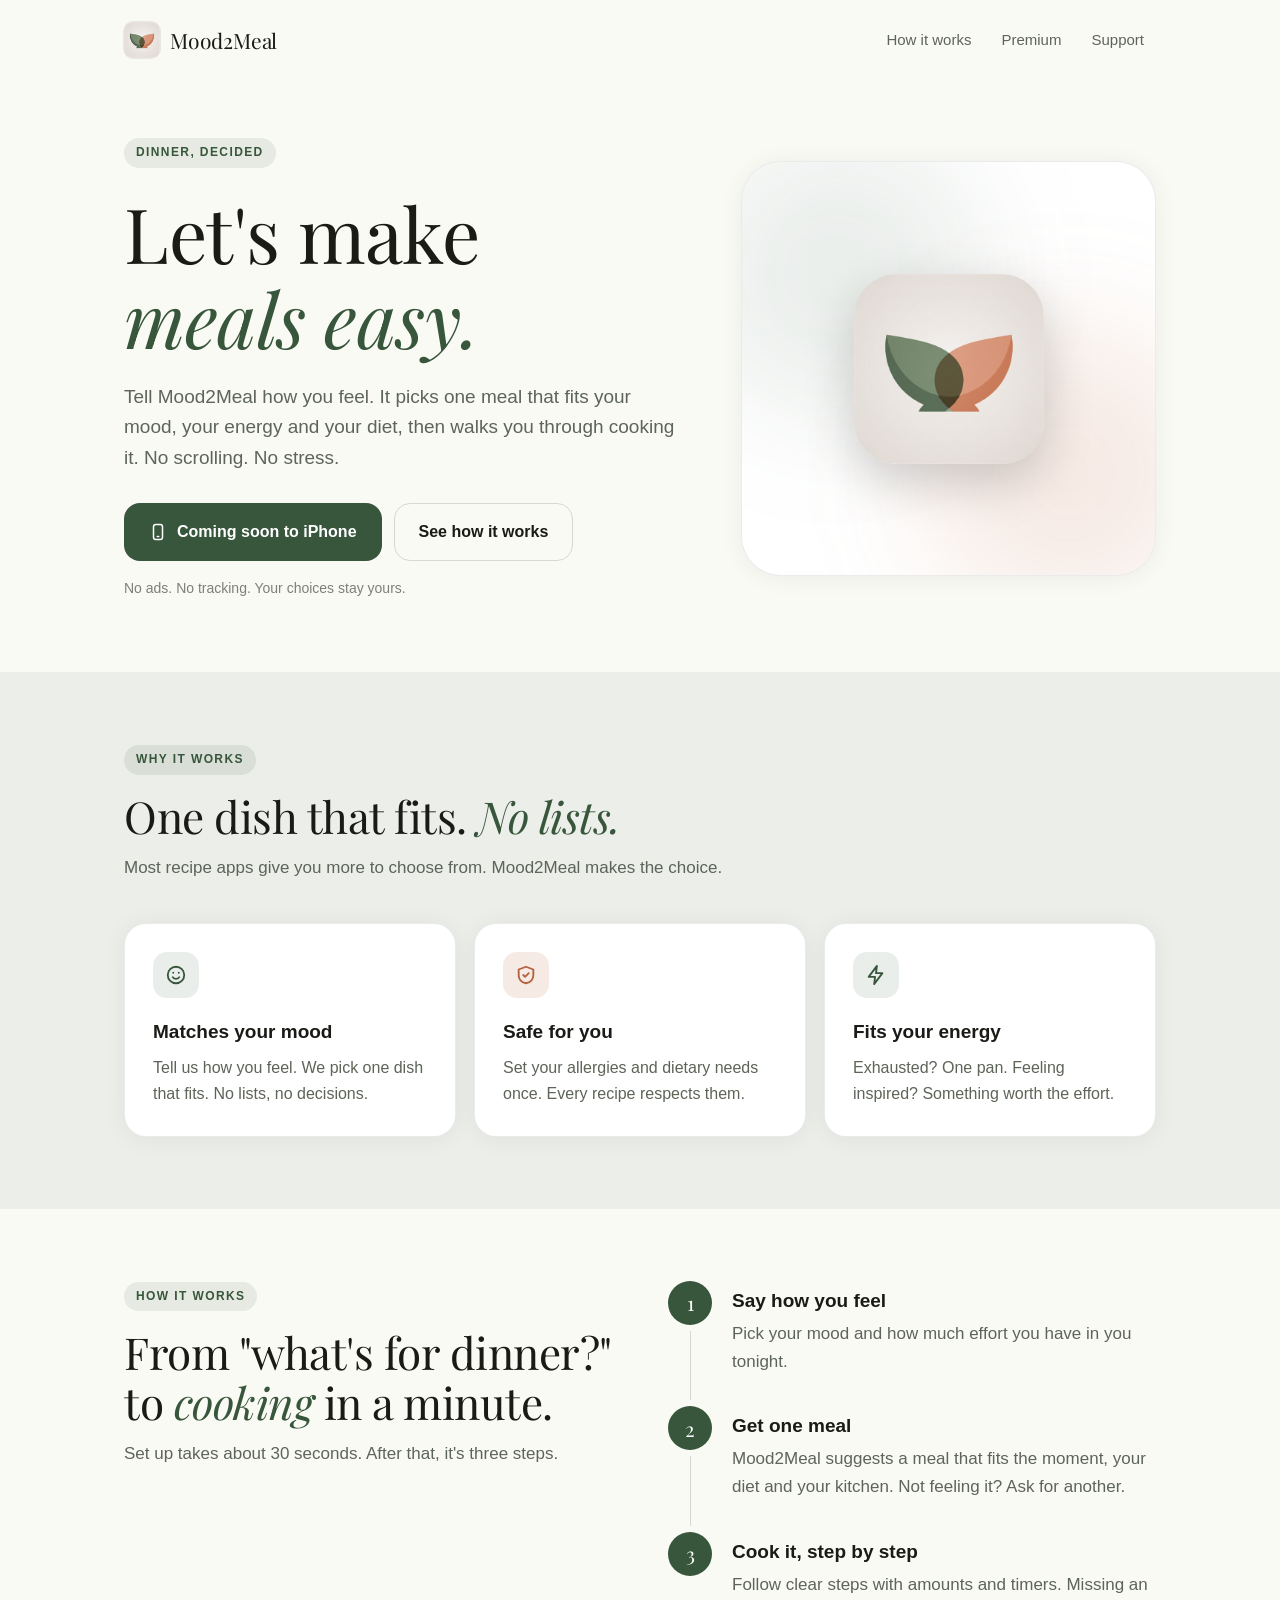
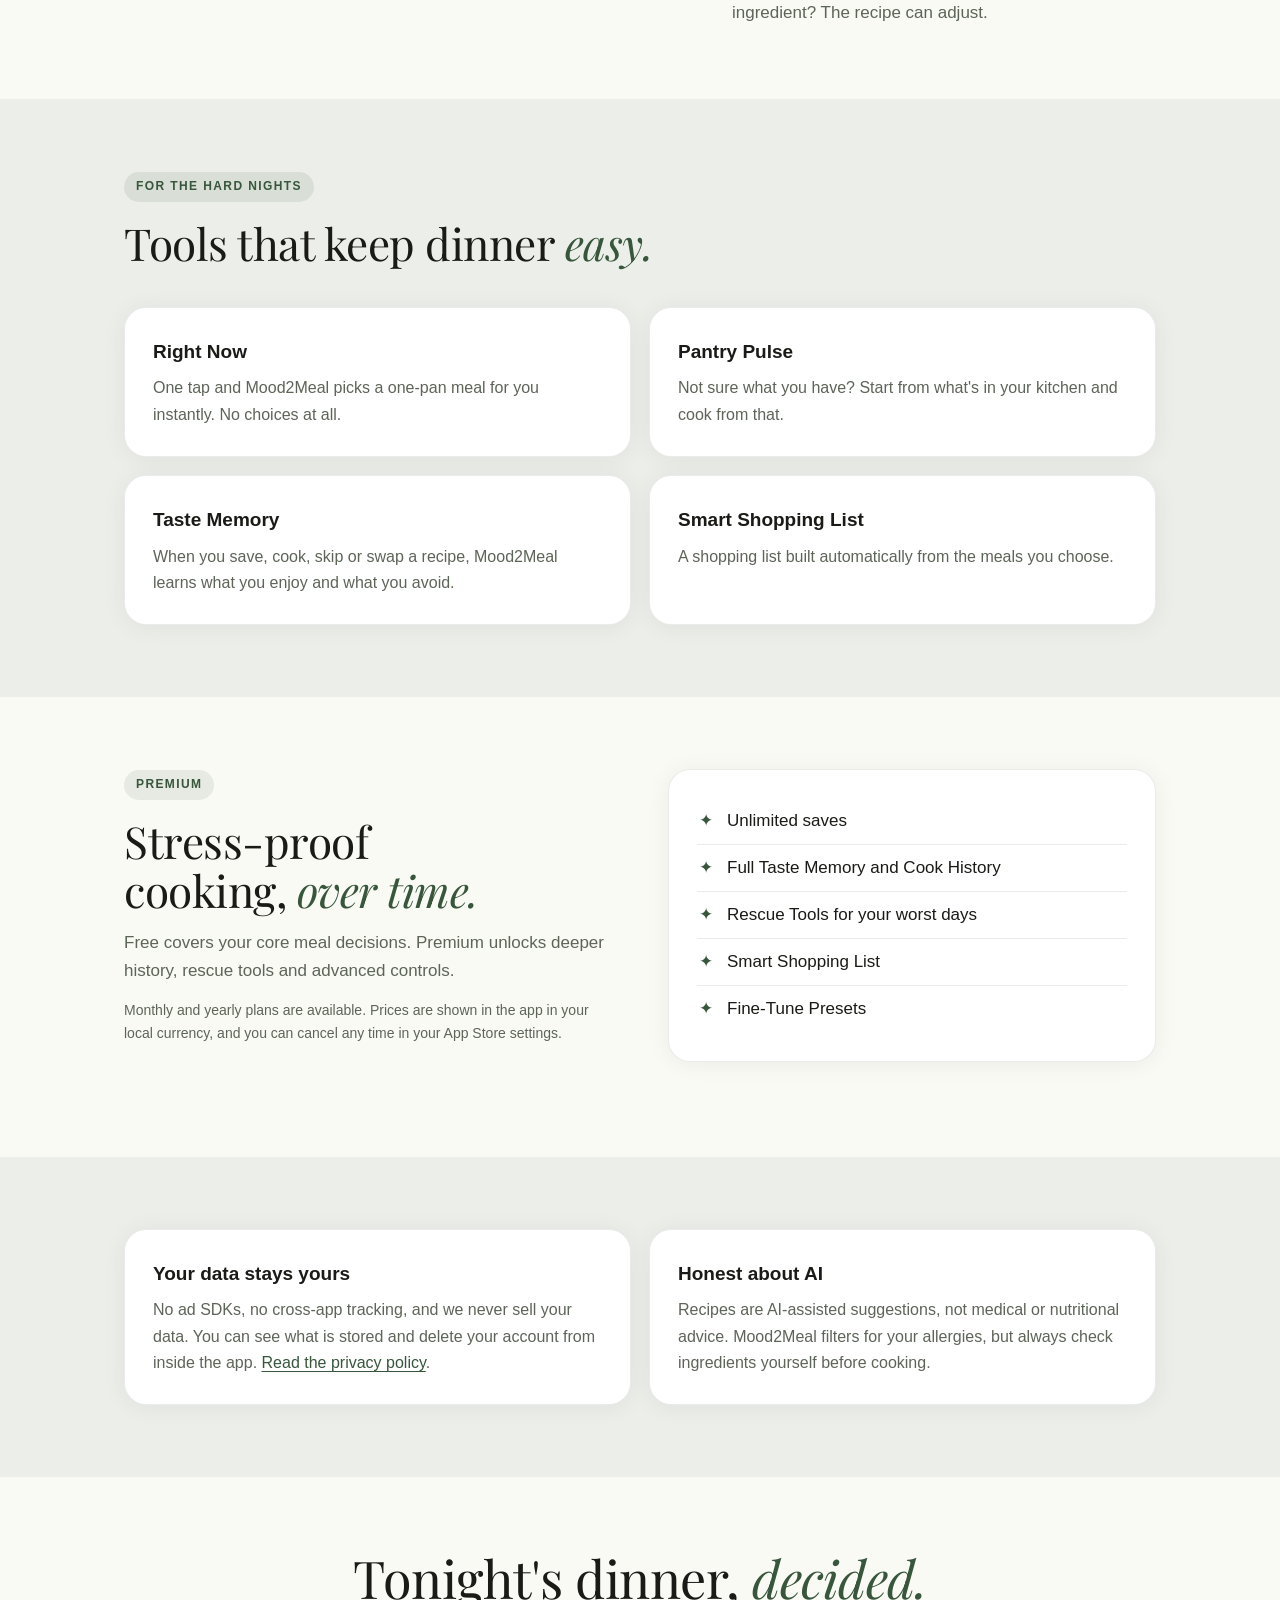
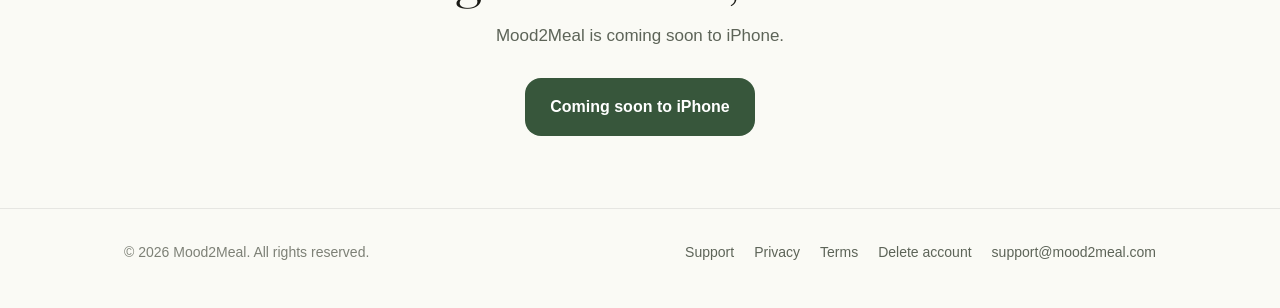
==== index.html @ 7cc271a6 "Mood2Meal website: landing, support, privacy, terms, delete-account Co-Authored-By: Claude Fable 5.2" ====
<!DOCTYPE html>
<html lang="en">
<head>
  <meta charset="UTF-8" />
  <meta name="viewport" content="width=device-width, initial-scale=1.0" />
  <title>Mood2Meal — one meal that fits how you feel</title>
  <meta name="description" content="Tell Mood2Meal how you feel and it picks one meal that fits your mood, your energy and your diet, then walks you through cooking it. No scrolling. No stress." />
  <link rel="canonical" href="https://mood2meal.com/" />
  <meta property="og:title" content="Mood2Meal — one meal that fits how you feel" />
  <meta property="og:description" content="Tell Mood2Meal how you feel and it picks one meal for you. No scrolling. No stress." />
  <meta property="og:type" content="website" />
  <meta property="og:url" content="https://mood2meal.com/" />
  <meta property="og:image" content="https://mood2meal.com/assets/icon-512.png" />
  <meta name="theme-color" content="#fafaf5" media="(prefers-color-scheme: light)" />
  <meta name="theme-color" content="#121411" media="(prefers-color-scheme: dark)" />
  <link rel="icon" type="image/png" href="assets/icon-64.png" />
  <link rel="apple-touch-icon" href="assets/icon-180.png" />
  <link rel="stylesheet" href="styles.css" />
</head>
<body>
  <a class="skip" href="#main">Skip to content</a>

  <header class="site-header">
    <div class="wrap">
      <a class="brand" href="./" aria-label="Mood2Meal home">
        <img src="assets/icon-64.png" alt="" width="36" height="36" />
        <span>Mood2Meal</span>
      </a>
      <nav class="nav" aria-label="Main">
        <a href="#how" class="hide-sm">How it works</a>
        <a href="#premium">Premium</a>
        <a href="support.html">Support</a>
      </nav>
    </div>
  </header>

  <main id="main">
    <div class="hero">
      <div class="wrap">
        <div>
          <span class="eyebrow">Dinner, decided</span>
          <h1>Let's make <em>meals easy.</em></h1>
          <p class="lede">
            Tell Mood2Meal how you feel. It picks one meal that fits your mood, your energy and
            your diet, then walks you through cooking it. No scrolling. No stress.
          </p>
          <div class="actions">
            <!-- AT LAUNCH: replace this <span> with
                 <a class="btn btn-primary" href="https://apps.apple.com/app/id6760952277">Download on the App Store</a>
                 and do the same for the button at the bottom of the page. -->
            <span class="btn btn-primary" aria-disabled="true">
              <svg viewBox="0 0 24 24" fill="none" stroke="currentColor" stroke-width="2" stroke-linecap="round" stroke-linejoin="round" aria-hidden="true"><rect x="6" y="2" width="12" height="20" rx="3"/><path d="M11 18h2"/></svg>
              Coming soon to iPhone
            </span>
            <a class="btn btn-ghost" href="#how">See how it works</a>
          </div>
          <p class="note">No ads. No tracking. Your choices stay yours.</p>
        </div>
        <div class="hero-art" aria-hidden="true">
          <img src="assets/icon-512.png" alt="" width="512" height="512" />
        </div>
      </div>
    </div>

    <section class="tint">
      <div class="wrap">
        <div class="section-head">
          <span class="eyebrow">Why it works</span>
          <h2>One dish that fits. <em>No lists.</em></h2>
          <p>Most recipe apps give you more to choose from. Mood2Meal makes the choice.</p>
        </div>
        <div class="grid three">
          <div class="card">
            <div class="icon"><svg viewBox="0 0 24 24" fill="none" stroke="currentColor" stroke-width="2" stroke-linecap="round" stroke-linejoin="round" aria-hidden="true"><circle cx="12" cy="12" r="9"/><path d="M8.5 14.5a4.5 4.5 0 0 0 7 0"/><path d="M9 9.5h.01M15 9.5h.01"/></svg></div>
            <h3>Matches your mood</h3>
            <p>Tell us how you feel. We pick one dish that fits. No lists, no decisions.</p>
          </div>
          <div class="card">
            <div class="icon clay"><svg viewBox="0 0 24 24" fill="none" stroke="currentColor" stroke-width="2" stroke-linecap="round" stroke-linejoin="round" aria-hidden="true"><path d="M12 3l8 3v6c0 4.5-3.2 8-8 9-4.8-1-8-4.5-8-9V6l8-3z"/><path d="M9 12l2 2 4-4"/></svg></div>
            <h3>Safe for you</h3>
            <p>Set your allergies and dietary needs once. Every recipe respects them.</p>
          </div>
          <div class="card">
            <div class="icon"><svg viewBox="0 0 24 24" fill="none" stroke="currentColor" stroke-width="2" stroke-linecap="round" stroke-linejoin="round" aria-hidden="true"><path d="M13 2L4 14h7l-1 8 9-12h-7l1-8z"/></svg></div>
            <h3>Fits your energy</h3>
            <p>Exhausted? One pan. Feeling inspired? Something worth the effort.</p>
          </div>
        </div>
      </div>
    </section>

    <section id="how">
      <div class="wrap split">
        <div class="section-head">
          <span class="eyebrow">How it works</span>
          <h2>From "what's for dinner?" to <em>cooking</em> in a minute.</h2>
          <p>Set up takes about 30 seconds. After that, it's three steps.</p>
        </div>
        <ol class="steps">
          <li>
            <h3>Say how you feel</h3>
            <p>Pick your mood and how much effort you have in you tonight.</p>
          </li>
          <li>
            <h3>Get one meal</h3>
            <p>Mood2Meal suggests a meal that fits the moment, your diet and your kitchen. Not feeling it? Ask for another.</p>
          </li>
          <li>
            <h3>Cook it, step by step</h3>
            <p>Follow clear steps with amounts and timers. Missing an ingredient? The recipe can adjust.</p>
          </li>
        </ol>
      </div>
    </section>

    <section class="tint">
      <div class="wrap">
        <div class="section-head">
          <span class="eyebrow">For the hard nights</span>
          <h2>Tools that keep dinner <em>easy.</em></h2>
        </div>
        <div class="grid two">
          <div class="card">
            <h3>Right Now</h3>
            <p>One tap and Mood2Meal picks a one-pan meal for you instantly. No choices at all.</p>
          </div>
          <div class="card">
            <h3>Pantry Pulse</h3>
            <p>Not sure what you have? Start from what's in your kitchen and cook from that.</p>
          </div>
          <div class="card">
            <h3>Taste Memory</h3>
            <p>When you save, cook, skip or swap a recipe, Mood2Meal learns what you enjoy and what you avoid.</p>
          </div>
          <div class="card">
            <h3>Smart Shopping List</h3>
            <p>A shopping list built automatically from the meals you choose.</p>
          </div>
        </div>
      </div>
    </section>

    <section id="premium">
      <div class="wrap split">
        <div class="section-head">
          <span class="eyebrow">Premium</span>
          <h2>Stress-proof cooking, <em>over time.</em></h2>
          <p>
            Free covers your core meal decisions. Premium unlocks deeper history, rescue tools
            and advanced controls.
          </p>
          <p class="fine">
            Monthly and yearly plans are available. Prices are shown in the app in your local
            currency, and you can cancel any time in your App Store settings.
          </p>
        </div>
        <div class="card">
          <ul class="ticks">
            <li>Unlimited saves</li>
            <li>Full Taste Memory and Cook History</li>
            <li>Rescue Tools for your worst days</li>
            <li>Smart Shopping List</li>
            <li>Fine-Tune Presets</li>
          </ul>
        </div>
      </div>
    </section>

    <section class="tint">
      <div class="wrap">
        <div class="grid two">
          <div class="card">
            <h3>Your data stays yours</h3>
            <p>
              No ad SDKs, no cross-app tracking, and we never sell your data. You can see what
              is stored and delete your account from inside the app.
              <a href="privacy.html">Read the privacy policy</a>.
            </p>
          </div>
          <div class="card">
            <h3>Honest about AI</h3>
            <p>
              Recipes are AI-assisted suggestions, not medical or nutritional advice. Mood2Meal
              filters for your allergies, but always check ingredients yourself before cooking.
            </p>
          </div>
        </div>
      </div>
    </section>

    <section class="cta">
      <div class="wrap">
        <h2>Tonight's dinner, <em>decided.</em></h2>
        <p>Mood2Meal is coming soon to iPhone.</p>
        <span class="btn btn-primary" aria-disabled="true">Coming soon to iPhone</span>
      </div>
    </section>
  </main>

  <footer class="site-footer">
    <div class="wrap">
      <span>© 2026 Mood2Meal. All rights reserved.</span>
      <nav aria-label="Footer">
        <a href="support.html">Support</a>
        <a href="privacy.html">Privacy</a>
        <a href="terms.html">Terms</a>
        <a href="delete-account.html">Delete account</a>
        <a href="mailto:support@mood2meal.com">support@mood2meal.com</a>
      </nav>
    </div>
  </footer>
</body>
</html>
---- styles.css ----
/* Mood2Meal website — shared styles.
   Colours mirror theme/tokens.ts (light = Culinary Editorial, dark = Digital Curator). */

@font-face {
  font-family: "Playfair Display";
  src: url("assets/fonts/PlayfairDisplay-Regular.ttf") format("truetype");
  font-weight: 400;
  font-style: normal;
  font-display: swap;
}
@font-face {
  font-family: "Playfair Display";
  src: url("assets/fonts/PlayfairDisplay-Italic.ttf") format("truetype");
  font-weight: 400;
  font-style: italic;
  font-display: swap;
}

:root {
  color-scheme: light dark;
  --bg: #fafaf5;
  --surface: #ffffff;
  --surface-low: #eceee9;
  --border: rgba(0, 0, 0, 0.08);
  --border-strong: rgba(0, 0, 0, 0.14);
  --text: #1a1a16;
  --text-2: #5d6458;
  --text-3: #7d8076;
  --accent: #37563b;
  --accent-muted: rgba(55, 86, 59, 0.1);
  --on-accent: #ffffff;
  --clay: #b5603f;
  --clay-muted: rgba(201, 123, 90, 0.16);
  --shadow: 0 2px 24px rgba(0, 0, 0, 0.06);
  --display: "Playfair Display", Georgia, "Times New Roman", serif;
  --body: -apple-system, BlinkMacSystemFont, "Segoe UI", Inter, Roboto, "Helvetica Neue", Arial, sans-serif;
}

@media (prefers-color-scheme: dark) {
  :root {
    --bg: #121411;
    --surface: #1e221d;
    --surface-low: #1a1c19;
    --border: rgba(120, 130, 118, 0.2);
    --border-strong: rgba(120, 130, 118, 0.4);
    --text: #e3e3de;
    --text-2: #a5a69b;
    --text-3: #85877e;
    --accent: #acd0ad;
    --accent-muted: rgba(172, 208, 173, 0.14);
    --on-accent: #121411;
    --clay: #e0997a;
    --clay-muted: rgba(224, 153, 122, 0.14);
    --shadow: none;
  }
}

*, *::before, *::after { box-sizing: border-box; }

html { -webkit-text-size-adjust: 100%; scroll-behavior: smooth; }

body {
  margin: 0;
  background: var(--bg);
  color: var(--text);
  font-family: var(--body);
  font-size: 17px;
  line-height: 1.65;
  -webkit-font-smoothing: antialiased;
}

img { max-width: 100%; height: auto; display: block; }

a { color: var(--accent); text-underline-offset: 3px; }
a:hover { text-decoration-thickness: 2px; }

:focus-visible { outline: 2px solid var(--accent); outline-offset: 3px; border-radius: 4px; }

.wrap { width: 100%; max-width: 1080px; margin: 0 auto; padding: 0 24px; }
.wrap.narrow { max-width: 760px; }

.skip {
  position: absolute; left: -9999px; top: 8px;
  background: var(--accent); color: var(--on-accent);
  padding: 8px 14px; border-radius: 8px; z-index: 10;
}
.skip:focus { left: 16px; }

/* ── Header ─────────────────────────────────────────── */
.site-header { padding: 20px 0; }
.site-header .wrap { display: flex; align-items: center; justify-content: space-between; gap: 16px; }

.brand { display: inline-flex; align-items: center; gap: 10px; color: var(--text); text-decoration: none; }
.brand img { width: 36px; height: 36px; border-radius: 9px; box-shadow: 0 0 0 1px var(--border); }
.brand span { font-family: var(--display); font-size: 21px; letter-spacing: -0.2px; }

.nav { display: flex; gap: 6px; flex-wrap: wrap; }
.nav a {
  color: var(--text-2); text-decoration: none; font-size: 15px; font-weight: 500;
  padding: 8px 12px; border-radius: 999px;
}
.nav a:hover { color: var(--text); background: var(--surface-low); }
.nav a[aria-current="page"] { color: var(--accent); background: var(--accent-muted); }

/* ── Type ───────────────────────────────────────────── */
h1, h2, h3 { margin: 0; font-weight: 400; }
h1, h2 { font-family: var(--display); letter-spacing: -0.5px; line-height: 1.12; text-wrap: balance; }
h1 em, h2 em { color: var(--accent); }

.eyebrow {
  display: inline-block; font-size: 12px; font-weight: 700; letter-spacing: 1.4px;
  text-transform: uppercase; color: var(--accent);
  background: var(--accent-muted); padding: 5px 12px; border-radius: 999px;
}

.lede { color: var(--text-2); font-size: 19px; line-height: 1.6; max-width: 34em; text-wrap: pretty; }

/* ── Buttons ────────────────────────────────────────── */
.btn {
  display: inline-flex; align-items: center; gap: 10px;
  font-size: 16px; font-weight: 700; text-decoration: none;
  padding: 15px 24px; border-radius: 16px; border: 1px solid transparent;
}
.btn-primary { background: var(--accent); color: var(--on-accent); }
.btn-primary:hover { filter: brightness(1.08); }
.btn-ghost { color: var(--text); border-color: var(--border-strong); }
.btn-ghost:hover { background: var(--surface-low); }
.btn[aria-disabled="true"] { cursor: default; }
.btn[aria-disabled="true"]:hover { filter: none; }
.btn svg { width: 18px; height: 18px; flex: none; }

/* ── Landing ────────────────────────────────────────── */
.hero { padding: 56px 0 72px; }
.hero .wrap { display: grid; grid-template-columns: 1.15fr 0.85fr; gap: 56px; align-items: center; }
.hero h1 { font-size: clamp(44px, 7vw, 76px); margin: 22px 0 22px; }
.hero .actions { display: flex; flex-wrap: wrap; gap: 12px; margin-top: 30px; }
.hero .note { margin: 16px 0 0; color: var(--text-3); font-size: 14px; }

.hero-art {
  position: relative; aspect-ratio: 1; border-radius: 40px; overflow: hidden;
  background: var(--surface); border: 1px solid var(--border); box-shadow: var(--shadow);
  display: grid; place-items: center;
}
.hero-art::before, .hero-art::after {
  content: ""; position: absolute; width: 70%; aspect-ratio: 1; border-radius: 50%; filter: blur(60px);
}
.hero-art::before { background: var(--accent-muted); left: -12%; top: -8%; }
.hero-art::after { background: var(--clay-muted); right: -14%; bottom: -10%; }
.hero-art img {
  position: relative; z-index: 1; width: 46%; border-radius: 22.5%;
  box-shadow: 0 18px 50px rgba(0, 0, 0, 0.18);
}

section { padding: 72px 0; }
section.tint { background: var(--surface-low); }
.section-head { max-width: 640px; margin-bottom: 40px; }
.section-head h2 { font-size: clamp(30px, 4.4vw, 44px); margin-top: 16px; }
.section-head p { color: var(--text-2); margin: 14px 0 0; }

.grid { display: grid; gap: 18px; }
.grid.three { grid-template-columns: repeat(3, 1fr); }
.grid.two { grid-template-columns: repeat(2, 1fr); }

.card {
  background: var(--surface); border: 1px solid var(--border); border-radius: 22px;
  padding: 28px; box-shadow: var(--shadow);
}
.card h3 { font-size: 19px; font-weight: 700; margin-bottom: 8px; }
.card p { margin: 0; color: var(--text-2); font-size: 16px; }
.card .icon {
  width: 46px; height: 46px; border-radius: 14px; margin-bottom: 18px;
  display: grid; place-items: center; background: var(--accent-muted); color: var(--accent);
}
.card .icon.clay { background: var(--clay-muted); color: var(--clay); }
.card .icon svg { width: 22px; height: 22px; }

.steps { counter-reset: step; list-style: none; margin: 0; padding: 0; }
.steps li { counter-increment: step; position: relative; padding: 4px 0 30px 64px; }
.steps li:last-child { padding-bottom: 0; }
.steps li::before {
  content: counter(step); position: absolute; left: 0; top: 0;
  width: 44px; height: 44px; border-radius: 50%;
  display: grid; place-items: center;
  font-family: var(--display); font-size: 20px;
  background: var(--accent); color: var(--on-accent);
}
.steps li:not(:last-child)::after {
  content: ""; position: absolute; left: 21.5px; top: 50px; bottom: 6px; width: 1px; background: var(--border-strong);
}
.steps h3 { font-size: 19px; font-weight: 700; margin-bottom: 4px; }
.steps p { margin: 0; color: var(--text-2); }

.split { display: grid; grid-template-columns: 1fr 1fr; gap: 56px; align-items: start; }

.ticks { list-style: none; margin: 0; padding: 0; }
.ticks li { position: relative; padding: 9px 0 9px 30px; border-bottom: 1px solid var(--border); }
.ticks li:last-child { border-bottom: 0; }
.ticks li::before { content: "✦"; position: absolute; left: 2px; color: var(--accent); }

.fine { color: var(--text-3); font-size: 14px; }

.cta { text-align: center; }
.cta h2 { font-size: clamp(32px, 5vw, 52px); margin-bottom: 14px; }
.cta p { color: var(--text-2); margin: 0 auto 28px; max-width: 30em; }

/* ── Document pages (privacy, terms, support, delete) ── */
.doc { padding: 40px 0 80px; }
.doc h1 { font-size: clamp(36px, 6vw, 52px); margin: 18px 0 10px; }
.doc .updated { color: var(--text-3); font-size: 14px; margin: 0 0 28px; }
.doc .lede { margin: 0 0 36px; }
.doc h2 {
  font-family: var(--body); font-size: 13px; font-weight: 700; letter-spacing: 1.2px;
  text-transform: uppercase; color: var(--accent); margin-bottom: 14px; line-height: 1.4;
}
.doc .card { margin-bottom: 16px; }
.doc .card p { margin: 0 0 12px; color: var(--text); }
.doc .card p:last-child { margin-bottom: 0; }
.doc .card ul, .doc .card ol { margin: 0; padding: 0; list-style: none; counter-reset: item; }
.doc .card li { position: relative; padding: 9px 0 9px 26px; border-bottom: 1px solid var(--border); }
.doc .card li:last-child { border-bottom: 0; padding-bottom: 0; }
.doc .card ul li::before { content: "—"; position: absolute; left: 0; color: var(--accent); font-weight: 700; }
.doc .card ol li { counter-increment: item; padding-left: 34px; }
.doc .card ol li::before {
  content: counter(item); position: absolute; left: 0; top: 10px;
  width: 22px; height: 22px; border-radius: 50%; font-size: 12px; font-weight: 700;
  display: grid; place-items: center; background: var(--accent-muted); color: var(--accent);
}
.doc .group-title {
  font-family: var(--display); font-size: 26px; font-weight: 400; margin: 44px 0 16px;
  letter-spacing: -0.3px; text-transform: none; color: var(--text); line-height: 1.2;
}

.callout {
  border-radius: 22px; padding: 28px; margin: 0 0 16px;
  background: var(--accent-muted); border: 1px solid var(--border);
}
.callout h2 { margin-bottom: 8px; }
.callout p { margin: 0 0 16px; }
.callout p:last-child { margin-bottom: 0; }

/* FAQ */
.faq { border: 1px solid var(--border); border-radius: 22px; background: var(--surface); box-shadow: var(--shadow); overflow: hidden; }
.faq details { border-bottom: 1px solid var(--border); }
.faq details:last-child { border-bottom: 0; }
.faq summary {
  cursor: pointer; list-style: none; padding: 20px 56px 20px 24px; position: relative;
  font-weight: 600; font-size: 17px;
}
.faq summary::-webkit-details-marker { display: none; }
.faq summary::after {
  content: "+"; position: absolute; right: 24px; top: 50%; transform: translateY(-50%);
  font-size: 24px; font-weight: 400; color: var(--accent); line-height: 1;
}
.faq details[open] summary::after { content: "–"; }
.faq summary:hover { background: var(--surface-low); }
.faq .answer { padding: 0 24px 22px; color: var(--text-2); }
.faq .answer p { margin: 0 0 10px; }
.faq .answer p:last-child { margin-bottom: 0; }
.faq .answer ol { margin: 0 0 10px; padding-left: 22px; }
.faq .answer li { padding: 2px 0; }

/* ── Footer ─────────────────────────────────────────── */
.site-footer { border-top: 1px solid var(--border); padding: 32px 0 44px; color: var(--text-3); font-size: 14px; }
.site-footer .wrap { display: flex; flex-wrap: wrap; justify-content: space-between; gap: 16px; align-items: center; }
.site-footer nav { display: flex; flex-wrap: wrap; gap: 6px 20px; }
.site-footer a { color: var(--text-2); text-decoration: none; }
.site-footer a:hover { color: var(--accent); text-decoration: underline; }

/* ── Small screens ──────────────────────────────────── */
@media (max-width: 860px) {
  .hero { padding: 28px 0 48px; }
  .hero .wrap, .split { grid-template-columns: 1fr; gap: 36px; }
  .hero-art { max-width: 360px; width: 100%; margin: 0 auto; order: -1; aspect-ratio: 16 / 10; }
  .hero-art img { width: 30%; }
  .grid.three, .grid.two { grid-template-columns: 1fr; }
  section { padding: 52px 0; }
}

@media (max-width: 520px) {
  body { font-size: 16px; }
  .wrap { padding: 0 16px; }
  .site-header .wrap { gap: 8px; }
  .nav { flex-wrap: nowrap; gap: 2px; }
  .nav a { padding: 8px 7px; font-size: 14px; white-space: nowrap; }
  .nav .hide-sm { display: none; }
  .brand { gap: 8px; }
  .brand span { font-size: 18px; }
  .card, .callout { padding: 22px; }
  .lede { font-size: 17px; }
  .btn { width: 100%; justify-content: center; }
}

@media (prefers-reduced-motion: reduce) {
  html { scroll-behavior: auto; }
}
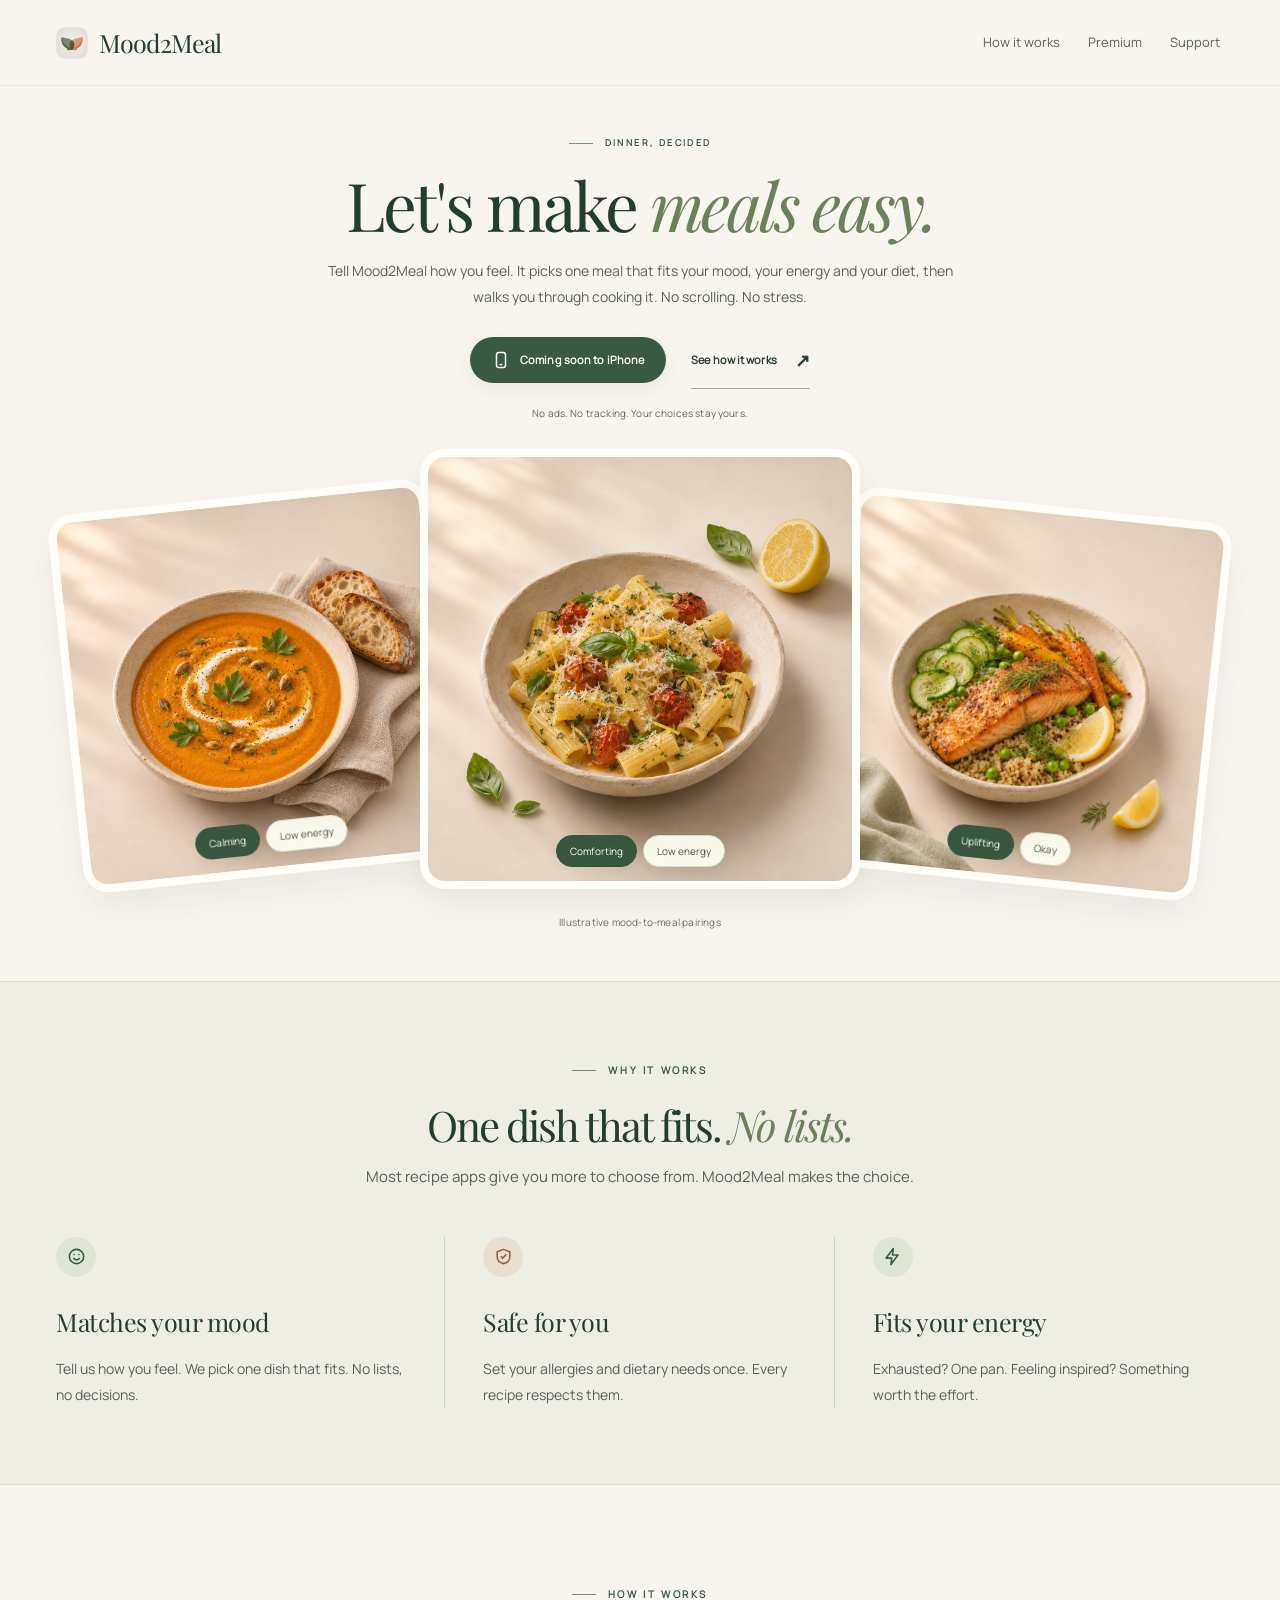
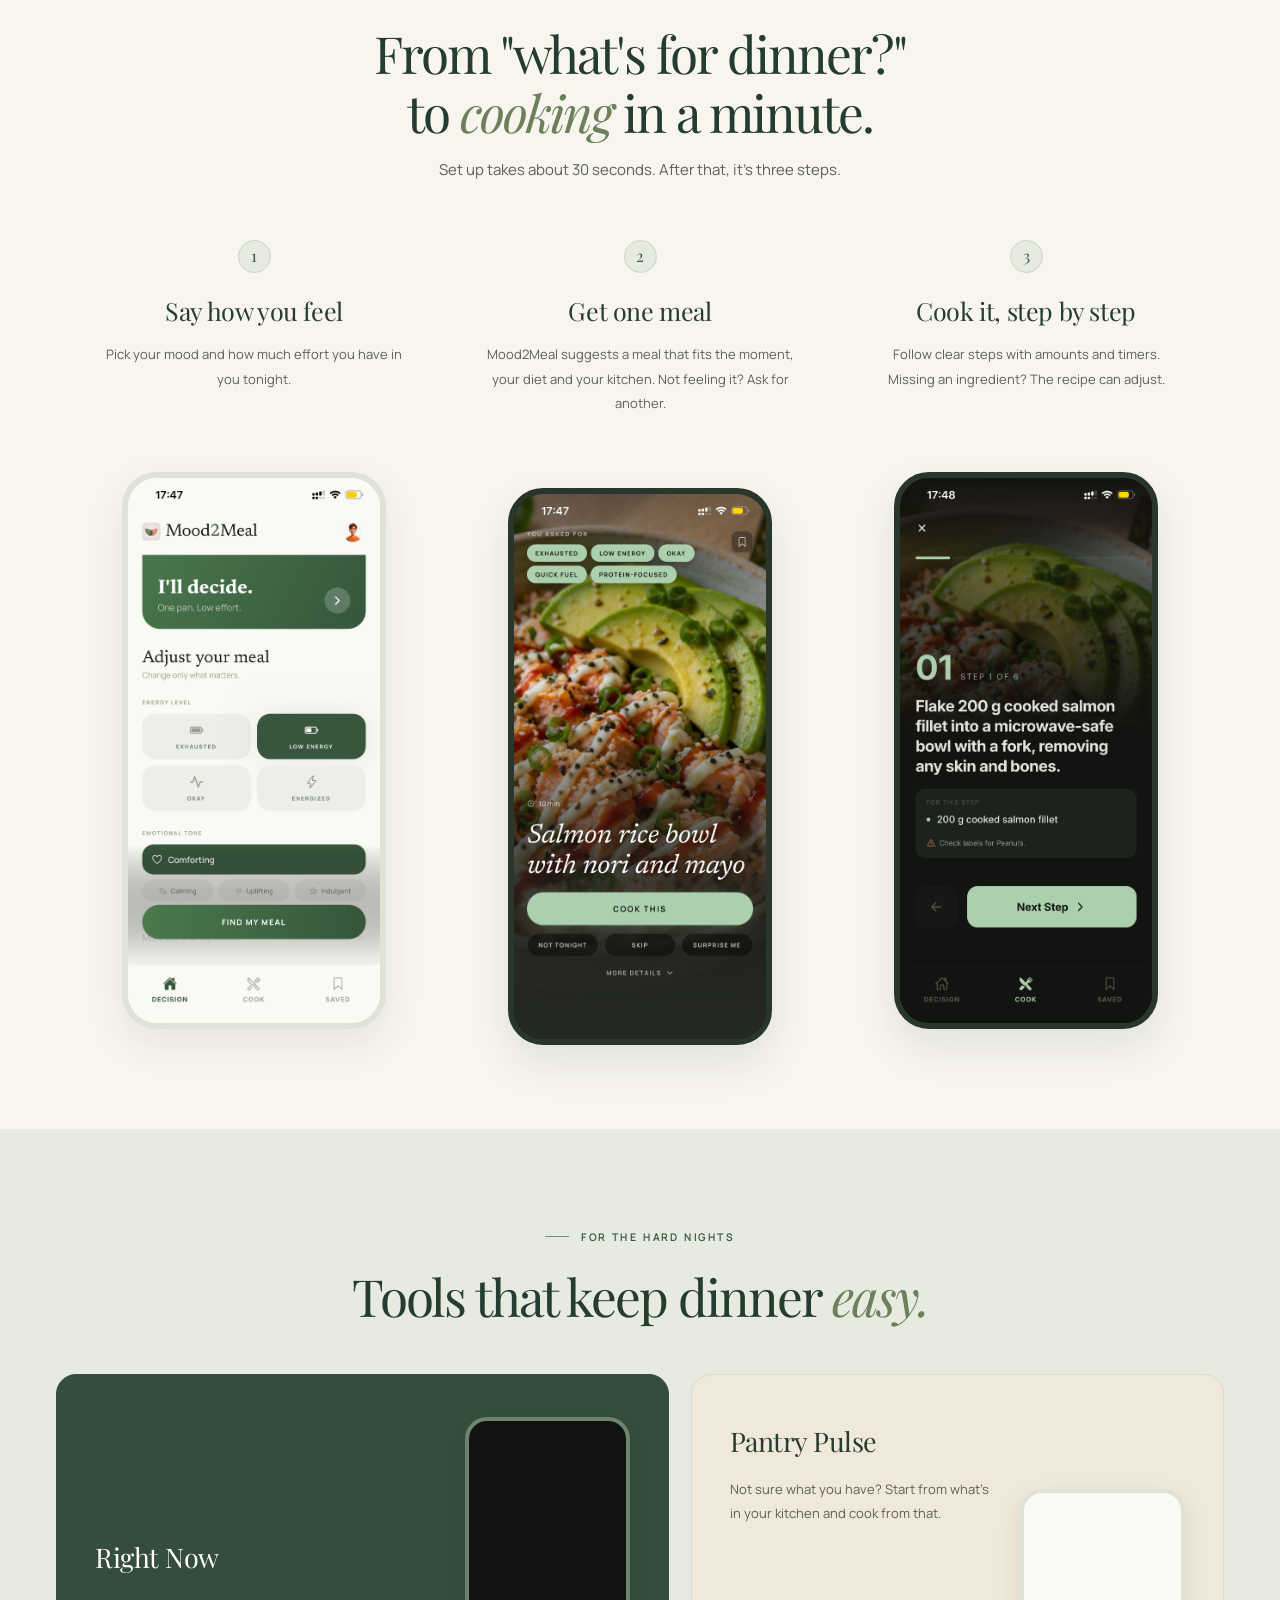
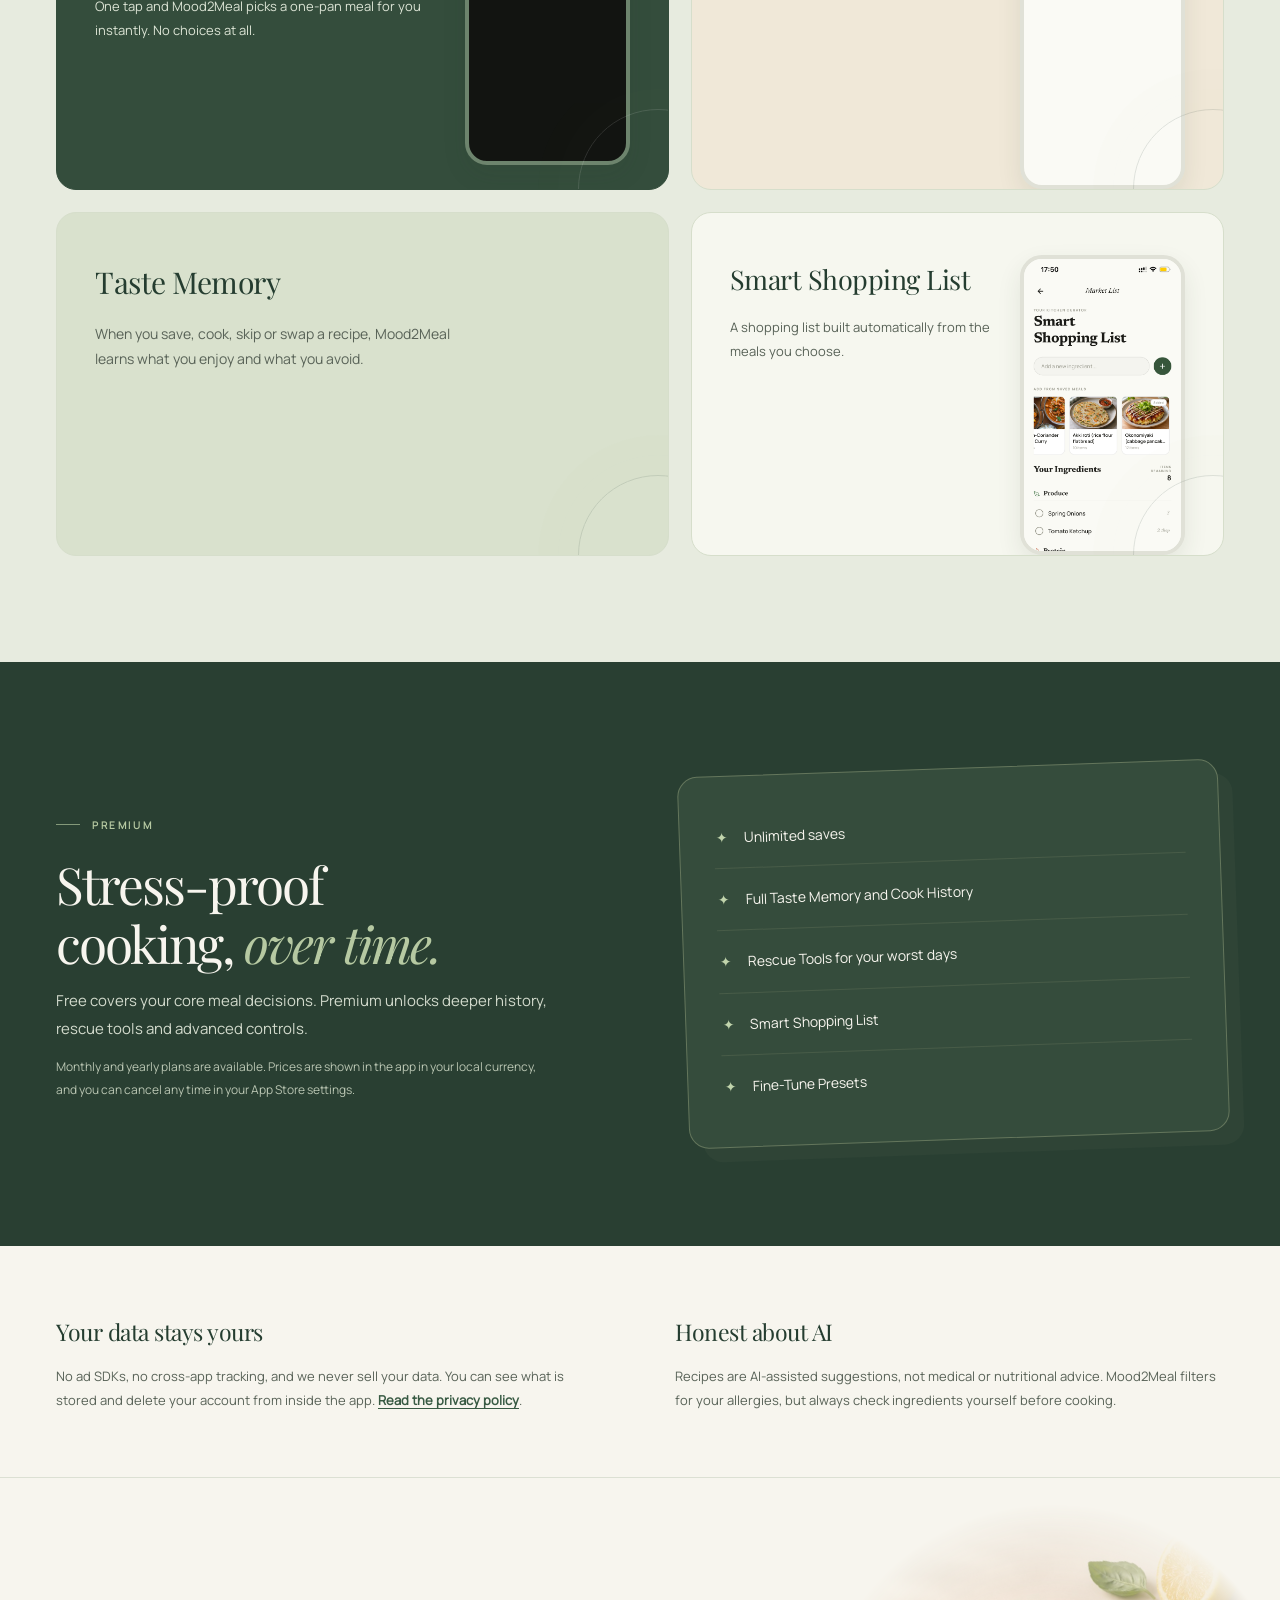
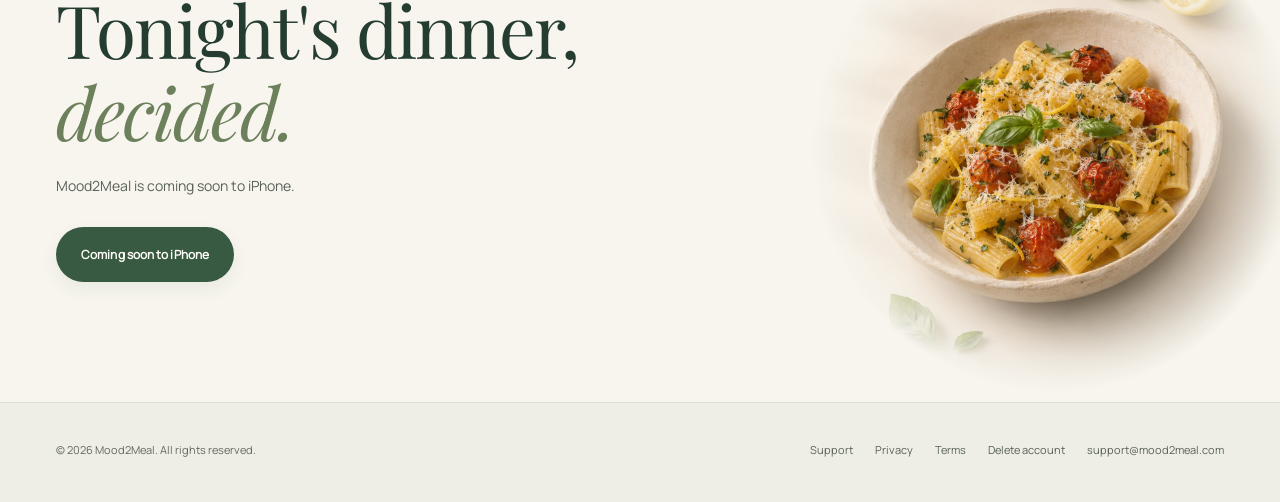
==== commit 240c694d: "Redesign website with meal photography and real app screenshots" ====
--- a/index.html
+++ b/index.html
@@ -15,9 +15,8 @@
   <meta name="theme-color" content="#121411" media="(prefers-color-scheme: dark)" />
   <link rel="icon" type="image/png" href="assets/icon-64.png" />
   <link rel="apple-touch-icon" href="assets/icon-180.png" />
-  <link rel="stylesheet" href="styles.css" />
-</head>
-<body>
+<link rel="stylesheet" href="styles.css"/><link rel="stylesheet" href="quiet-kitchen.css"/><link rel="stylesheet" href="editorial-preview/editorial.css"/></head>
+<body class="landing">
   <a class="skip" href="#main">Skip to content</a>
 
   <header class="site-header">
@@ -37,7 +36,7 @@
   <main id="main">
     <div class="hero">
       <div class="wrap">
-        <div>
+        <div class="hero-copy">
           <span class="eyebrow">Dinner, decided</span>
           <h1>Let's make <em>meals easy.</em></h1>
           <p class="lede">
@@ -56,13 +55,11 @@
           </div>
           <p class="note">No ads. No tracking. Your choices stay yours.</p>
         </div>
-        <div class="hero-art" aria-hidden="true">
-          <img src="assets/icon-512.png" alt="" width="512" height="512" />
-        </div>
+        <div class="meal-stage" data-new-content tabindex="0" role="region" aria-label="Meal photographs with illustrative mood tags. On small screens swipe or use arrow keys to see all three meals."><figure class="hero-meal"><div class="meal-frame"><img src="static-meals/calming-soup.jpg" alt="Roasted carrot and lentil soup" width="1254" height="1254" fetchpriority="high"/></div><figcaption><span class="photo-tag mood">Calming</span><span class="photo-tag">Low energy</span></figcaption></figure><figure class="hero-meal"><div class="meal-frame"><img src="assets/quiet-kitchen.jpg" alt="Rigatoni with tomato, basil and parmesan" width="1254" height="1254" fetchpriority="high"/></div><figcaption><span class="photo-tag mood">Comforting</span><span class="photo-tag">Low energy</span></figcaption></figure><figure class="hero-meal"><div class="meal-frame"><img src="static-meals/uplifting-salmon.jpg" alt="Seared salmon and quinoa bowl" width="1254" height="1254" fetchpriority="high"/></div><figcaption><span class="photo-tag mood">Uplifting</span><span class="photo-tag">Okay</span></figcaption></figure></div><p class="hero-gallery-note" data-new-content>Illustrative mood-to-meal pairings</p>
       </div>
     </div>
 
-    <section class="tint">
+    <section class="tint why">
       <div class="wrap">
         <div class="section-head">
           <span class="eyebrow">Why it works</span>
@@ -100,42 +97,36 @@
           <li>
             <h3>Say how you feel</h3>
             <p>Pick your mood and how much effort you have in you tonight.</p>
-          </li>
+          <figure class="app-phone light" data-app-screen><img src="editorial-preview/mood-light.png" alt="Actual Mood2Meal app: Low energy and Comforting selected in light mode" width="1179" height="2556" loading="lazy" decoding="async"/></figure></li>
           <li>
             <h3>Get one meal</h3>
             <p>Mood2Meal suggests a meal that fits the moment, your diet and your kitchen. Not feeling it? Ask for another.</p>
-          </li>
+          <figure class="app-phone" data-app-screen><img src="editorial-preview/meal-dark.png" alt="Actual Mood2Meal app suggesting salmon rice bowl with nori and mayo" width="1179" height="2556" loading="lazy" decoding="async"/></figure></li>
           <li>
             <h3>Cook it, step by step</h3>
             <p>Follow clear steps with amounts and timers. Missing an ingredient? The recipe can adjust.</p>
-          </li>
+          <figure class="app-phone" data-app-screen><img src="editorial-preview/cooking-dark.png" alt="Actual Mood2Meal cooking instructions for the salmon rice bowl in dark mode" width="1179" height="2556" loading="lazy" decoding="async"/></figure></li>
         </ol>
       </div>
     </section>
 
-    <section class="tint">
+    <section class="tint tools">
       <div class="wrap">
         <div class="section-head">
           <span class="eyebrow">For the hard nights</span>
           <h2>Tools that keep dinner <em>easy.</em></h2>
         </div>
         <div class="grid two">
-          <div class="card">
-            <h3>Right Now</h3>
-            <p>One tap and Mood2Meal picks a one-pan meal for you instantly. No choices at all.</p>
-          </div>
-          <div class="card">
-            <h3>Pantry Pulse</h3>
-            <p>Not sure what you have? Start from what's in your kitchen and cook from that.</p>
-          </div>
+          <div class="card with-screen right-now-card"><div><h3>Right Now</h3>
+<p>One tap and Mood2Meal picks a one-pan meal for you instantly. No choices at all.</p></div><figure class="app-phone" data-app-screen><img src="editorial-preview/right-now-dark.png" alt="Actual Right Now mode: chilli crisp fried eggs on rice, eight minutes, one pan, low effort" width="1179" height="2556" loading="lazy" decoding="async"/></figure></div>
+          <div class="card with-screen"><div><h3>Pantry Pulse</h3>
+<p>Not sure what you have? Start from what's in your kitchen and cook from that.</p></div><figure class="app-phone light" data-app-screen><img src="editorial-preview/pantry-light.png" alt="Actual Pantry Pulse screen: ingredients and common staples in your kitchen" width="1179" height="2556" loading="lazy" decoding="async"/></figure></div>
           <div class="card">
             <h3>Taste Memory</h3>
             <p>When you save, cook, skip or swap a recipe, Mood2Meal learns what you enjoy and what you avoid.</p>
           </div>
-          <div class="card">
-            <h3>Smart Shopping List</h3>
-            <p>A shopping list built automatically from the meals you choose.</p>
-          </div>
+          <div class="card with-screen"><div><h3>Smart Shopping List</h3>
+<p>A shopping list built automatically from the meals you choose.</p></div><figure class="app-phone light" data-app-screen><img src="editorial-preview/shopping-light.png" alt="Actual Smart Shopping List screen with saved meals and ingredients" width="1179" height="2556" loading="lazy" decoding="async"/></figure></div>
         </div>
       </div>
     </section>
@@ -166,7 +157,7 @@
       </div>
     </section>
 
-    <section class="tint">
+    <section class="tint trust">
       <div class="wrap">
         <div class="grid two">
           <div class="card">
@@ -188,7 +179,7 @@
       </div>
     </section>
 
-    <section class="cta">
+    <section class="cta"><div class="closing-art" aria-hidden="true"><img src="assets/quiet-kitchen.jpg" alt="" width="1254" height="1254" loading="lazy" /></div>
       <div class="wrap">
         <h2>Tonight's dinner, <em>decided.</em></h2>
         <p>Mood2Meal is coming soon to iPhone.</p>
@@ -209,5 +200,5 @@
       </nav>
     </div>
   </footer>
-</body>
+<script src="editorial-preview/editorial.js" defer></script></body>
 </html>
--- a/quiet-kitchen.css
+++ b/quiet-kitchen.css
@@ -0,0 +1,51 @@
+/* Quiet Kitchen: a warm editorial layer shared by the entire site. */
+@font-face{font-family:Manrope;src:url('assets/fonts/Manrope-Regular.ttf') format('truetype');font-display:swap;font-weight:400}
+:root{color-scheme:light;--bg:#f7f5ee;--surface:#fffdf8;--surface-low:#eeeee5;--text:#253d30;--text-2:#586257;--text-3:#626a5e;--accent:#385a43;--accent-muted:#e4e9dc;--on-accent:#fffdf8;--border:#dce0d3;--border-strong:#c2cbbd;--clay:#9d583c;--clay-muted:#f0e4d8;--shadow:none;--body:Manrope,Arial,sans-serif}
+html{scroll-padding-top:110px}
+body{font-size:16px;line-height:1.8}
+::selection{background:#d5dfc8;color:#253d30}
+.wrap{max-width:1300px;padding-inline:56px}
+.site-header{position:sticky;top:0;z-index:20;padding:20px 0;background:rgba(247,245,238,.93);backdrop-filter:blur(16px);border-bottom:1px solid rgba(56,90,67,.09)}
+.brand{gap:11px}.brand img{width:32px;height:32px;border-radius:10px;box-shadow:none}.brand span{font-size:25px;letter-spacing:-1px}
+.nav{gap:20px}.nav a{font-size:13px;padding:7px 4px;border-radius:0;transition:color .2s}.nav a:hover{background:transparent;color:var(--accent);text-decoration:underline;text-underline-offset:7px}
+h1,h2{letter-spacing:-2px}h1 em,h2 em{font-weight:400;color:#6c805b}
+.eyebrow{padding:0;background:none;border-radius:0;font-size:10px;letter-spacing:2.6px;font-weight:600;display:inline-flex;align-items:center;gap:12px}
+.eyebrow::before{content:'';width:24px;height:1px;background:currentColor;opacity:.65}
+.hero{padding:62px 0 76px;overflow:hidden;position:relative}
+.hero .wrap{grid-template-columns:1fr 1.08fr;gap:20px;min-height:600px}
+.hero .wrap>div:first-child{position:relative;z-index:2;padding-block:30px}
+.hero h1{font-size:clamp(58px,6.6vw,94px);line-height:1.06;letter-spacing:-4px;margin:27px 0}.hero h1 em{display:block}
+.lede{font-size:16px;max-width:30em;line-height:1.9}
+.hero .actions{gap:18px;align-items:center;margin-top:32px}
+.btn{font-size:12px;letter-spacing:.1px;padding:16px 24px;border-radius:999px;font-weight:600;min-height:52px;transition:background .2s,transform .2s}
+.btn-primary{box-shadow:0 7px 18px #263d3010;background:#385a43;color:#fffdf8}
+.btn-ghost{padding-inline:0;border:0;border-bottom:1px solid #a2af96;border-radius:0;min-height:auto;padding-block:8px;font-size:12px}
+.btn-ghost::after{content:'↗';margin-left:8px;font-size:18px}.btn-ghost:hover{background:transparent;transform:translateY(-2px)}
+.hero .note{font-size:10px;letter-spacing:.15px;margin-top:23px;color:#626a5e}
+.hero-art{aspect-ratio:1;width:112%;max-width:none;overflow:visible;background:none;border:0;box-shadow:none;border-radius:0;perspective:1000px;isolation:isolate}
+.hero-art::before{inset:9%;width:82%;background:#e6e9d9;filter:blur(35px);z-index:-2;opacity:.6}
+.hero-art::after{display:none}
+.hero-scene{position:absolute;inset:-4%;transform:rotateX(var(--rx,0deg)) rotateY(var(--ry,0deg));transition:transform .65s cubic-bezier(.2,.65,.3,1);will-change:transform;z-index:1}
+.hero-art .hero-scene img{width:100%;max-width:none;height:100%;object-fit:cover;border-radius:0;box-shadow:none;mix-blend-mode:multiply;mask-image:radial-gradient(ellipse 63% 62% at 50% 51%,#000 49%,transparent 82%)}
+.orbit{position:absolute;inset:4%;border:1px solid #84976a24;border-radius:50%;z-index:-1;transform:rotate(-24deg) scaleX(1.02) scaleY(.8)}
+.orbit-two{inset:0;transform:rotate(29deg) scaleX(.9) scaleY(1.05);border-style:dashed;border-color:#84976a1c}
+section{padding:106px 0}.section-head{max-width:650px;margin-bottom:48px}.section-head h2{font-size:clamp(36px,4vw,56px);margin-top:21px;line-height:1.15}.section-head p{font-size:15px;line-height:1.85;max-width:40em}
+.why{border-top:1px solid var(--border);border-bottom:1px solid var(--border)}
+section.why{background:#eeeee5;padding:69px 0 76px}.why .section-head{max-width:none;text-align:center;margin-bottom:46px}.why .section-head h2{font-size:42px}.why .section-head p{margin-inline:auto}
+.grid.three{gap:0}.why .card{background:transparent;border:0;border-right:1px solid #cdd4c4;border-radius:0;padding:0 38px;box-shadow:none}.why .card:first-child{padding-left:0}.why .card:last-child{border:0;padding-right:0}
+.card h3{font-family:var(--display);font-size:25px;font-weight:400;letter-spacing:-.5px;margin-bottom:12px}.card p{font-size:14px;line-height:1.85}
+.card .icon{width:40px;height:40px;background:#dfe5d5;border-radius:50%;margin-bottom:22px}.card .icon.clay{background:#e9dfd1}.card .icon svg{width:19px;height:19px}
+#how .split{grid-template-columns:1fr 1fr;gap:100px;align-items:center}#how .section-head{margin:0}#how h2{font-size:clamp(38px,4.3vw,60px)}
+.steps{padding:12px 0}.steps li{padding:0 0 34px 74px;transition:transform .3s}.steps h3{font-family:var(--display);font-size:25px;font-weight:400;letter-spacing:-.4px}.steps p{font-size:14px;line-height:1.85}.steps li::before{width:45px;height:45px;font-size:20px;background:#e7ebdf;color:#385a43;border:1px solid #cbd4c0}.steps li:not(:last-child)::after{left:22px;top:54px;bottom:10px;background:#d8dfce}
+section.tools{background:#e7ebdf;padding-top:88px}.tools .section-head{margin-inline:auto;text-align:center}.tools .grid.two{grid-template-columns:1.15fr 1fr;gap:20px}.tools .card{position:relative;overflow:hidden;border:1px solid #d6decb;background:#f6f7ef;border-radius:20px;padding:42px 38px 40px;min-height:210px;transition:transform .3s,box-shadow .3s}.tools .card:hover{transform:translateY(-5px);box-shadow:0 18px 40px #283b2a0a}.tools .card h3,.tools .card p{position:relative;z-index:1;max-width:370px}.tools .card h3{font-size:30px}.tools .card:nth-child(1){background:#344d3c;color:#fffdf8;border-color:#344d3c}.tools .card:nth-child(1) p{color:#dce4d5}.tools .card:nth-child(2){background:#f0e8d8}.tools .card:nth-child(3){background:#d9e1cd}.tools .card::after{content:'';position:absolute;width:160px;height:160px;right:-70px;bottom:-80px;border:1px solid currentColor;border-radius:50%;opacity:.12;box-shadow:0 0 0 20px #7d8c6810,0 0 0 40px #7d8c6810}
+#premium{background:#293f32;color:#f7f5ee;position:relative;overflow:hidden}#premium .split{align-items:center;gap:86px}#premium h2 em{color:#b6c9a2}#premium .eyebrow{color:#b6c9a2}#premium .section-head{margin:0}#premium .section-head p{color:#d2dacc}#premium .section-head .fine{font-size:12px;color:#b9c5b2;line-height:1.9}#premium .card{background:#354c3c;border:1px solid #64765c;border-radius:20px;padding:30px 34px;box-shadow:14px 14px 0 #b6c9a209;transform:rotate(-2deg)}.ticks li{font-size:14px;padding-block:18px;border-color:#61715870}.ticks li::before{color:#c1d4ac}
+section.trust{background:var(--bg);padding:65px 0;border-bottom:1px solid var(--border)}.trust .grid{gap:70px}.trust .card{padding:0;background:none;box-shadow:none;border:0;border-radius:0}.trust .card h3{font-size:23px}.trust .card p{font-size:13px}.trust .card a{font-weight:600}
+.cta{position:relative;overflow:hidden;padding:110px 0 120px;text-align:left;min-height:390px}.cta .wrap{position:relative;z-index:1}.cta h2{max-width:660px;font-size:clamp(44px,5.7vw,78px);margin-bottom:22px}.cta h2 em{display:block}.cta p{margin:0 0 28px;font-size:14px}.closing-art{position:absolute;width:500px;height:500px;right:max(-100px,calc((100vw - 1330px)/2));top:20px;transform:rotate(-15deg)}.closing-art img{width:100%;height:100%;object-fit:cover;mix-blend-mode:multiply;mask-image:radial-gradient(ellipse,#000 35%,transparent 69%)}
+.site-footer{padding:29px 0 34px;font-size:11px;background:#eeeee5}.site-footer nav{gap:12px 22px}.site-footer a{padding-block:8px}.site-footer .wrap{gap:16px}
+.doc{padding-top:65px}.doc h1{font-size:58px;letter-spacing:-2px}.doc .card{background:#fffdf8;border-color:#dce0d3;border-radius:14px;box-shadow:none}.doc .callout{background:#e7ebdf}.faq{box-shadow:none;border-radius:14px}.wrap.narrow{max-width:850px}
+.reveal{animation:arrive .7s both}@keyframes arrive{from{opacity:.25;transform:translateY(22px)}to{opacity:1;transform:translateY(0)}}
+@media(min-width:1500px){.hero .wrap{min-height:660px}.hero-art{width:115%}}
+@media(max-width:1050px){.wrap{padding-inline:32px}.hero .wrap{gap:10px;min-height:540px}.hero h1{font-size:70px}.hero-art{width:110%}.hero .actions{gap:12px}.btn{padding-inline:20px}#how .split{gap:50px}.why .card{padding-inline:24px}#premium .split{gap:45px}.closing-art{right:-140px;opacity:.75}.cta h2{max-width:570px}}
+@media(max-width:860px){.hero{padding:32px 0 45px}.hero .wrap{grid-template-columns:1fr;gap:0;min-height:0}.hero .wrap>div:first-child{padding:20px 0 0}.hero h1{font-size:clamp(55px,10vw,82px);max-width:650px}.hero .lede{max-width:39em}.hero-art{order:0;aspect-ratio:1.25;width:100%;max-width:550px;margin:-12px auto -15px}.hero-scene{inset:-4% 0}.hero .note{font-size:11px}.grid.three{grid-template-columns:repeat(3,1fr)}.why .card{padding-inline:18px}.why .card h3{font-size:22px}.why .card p{font-size:13px}section{padding:72px 0}#how .split{grid-template-columns:1fr;gap:40px}#how .section-head{max-width:620px}.tools .grid.two{grid-template-columns:1fr 1fr}.tools .card{padding:28px;min-height:230px}.tools .card h3{font-size:25px}#premium .split{grid-template-columns:1fr;gap:36px}#premium .card{transform:none}.trust .grid.two{grid-template-columns:1fr 1fr;gap:32px}.closing-art{width:400px;height:400px;right:-180px;opacity:.4}.cta h2{max-width:530px}.cta{padding-block:80px;min-height:0}.nav{gap:16px}}
+@media(max-width:540px){.wrap{padding-inline:24px}.site-header{padding-block:16px}.brand span{font-size:21px}.brand img{width:28px;height:28px}.nav{gap:12px}.nav a{font-size:12px;padding:5px 0}.hero{padding-top:20px}.hero h1{font-size:60px;letter-spacing:-2.9px;line-height:1.04;margin-block:24px}.hero .lede{font-size:14px;line-height:1.9}.hero .actions{align-items:flex-start;gap:16px;flex-direction:column}.btn{width:auto;min-height:50px;font-size:12px}.btn-ghost{min-height:0;padding:5px 0}.hero .note{font-size:10px}.hero-art{margin:4px auto -15px;aspect-ratio:1.12}.eyebrow{font-size:9px;letter-spacing:2px}.why .section-head{text-align:left}.why .section-head h2{font-size:35px}.why .section-head p{font-size:14px}.grid.three{grid-template-columns:1fr;gap:27px}.why .card,.why .card:first-child,.why .card:last-child{padding:0 0 25px 60px;border:0;border-bottom:1px solid #cdd4c4;position:relative}.why .card:last-child{border:0;padding-bottom:0}.why .card .icon{position:absolute;left:0;top:0}.why .card h3{font-size:24px}.why .card p{font-size:14px}.section-head{margin-bottom:32px}.section-head h2{font-size:37px;letter-spacing:-1.4px}#how h2{font-size:40px}.steps li{padding-left:61px}.steps h3{font-size:23px}.steps p{font-size:14px}.tools .grid.two,.trust .grid.two{grid-template-columns:1fr}.tools .section-head{text-align:left}.tools .card{min-height:0;padding:30px}.tools .card h3{font-size:28px}#premium .card{padding:20px 24px}.ticks li{font-size:13px}.trust .grid{gap:35px}.cta{padding:65px 0 80px}.cta h2{font-size:48px;max-width:340px;letter-spacing:-2px}.closing-art{right:-165px;top:75px;width:330px;height:330px;opacity:.22}.cta p{font-size:13px}.site-footer .wrap{flex-direction:column;align-items:flex-start}.site-footer nav{gap:4px 20px}.site-footer{font-size:11px}.doc h1{font-size:44px}.doc{padding-top:36px}}
+@media(prefers-reduced-motion:reduce){html{scroll-behavior:auto}*,*::before,*::after{animation:none!important;transition:none!important}.hero-scene{transform:none!important;will-change:auto}.tools .card:hover,.btn-ghost:hover{transform:none}}
--- a/editorial-preview/editorial.css
+++ b/editorial-preview/editorial.css
@@ -0,0 +1,22 @@
+/* Photographic editorial opening and genuine app screenshots. */
+html{scroll-behavior:smooth}.hero{padding:38px 0 50px;overflow:hidden}.hero .wrap{display:block;min-height:0;max-width:1440px}.hero .hero-copy{text-align:center;padding:0!important;max-width:920px;margin:auto}.hero h1{font-size:clamp(48px,5.25vw,76px);line-height:1.1;letter-spacing:-3px;margin:15px 0 16px}.hero h1 em{display:inline}.hero .lede{font-size:14px;line-height:1.85;max-width:640px;margin:0 auto}.hero .actions{margin-top:22px;justify-content:center;gap:25px}.hero .note{font-size:10px;margin-top:15px}.hero .btn{min-height:45px;padding:12px 21px;font-size:11px}.hero .btn-ghost{padding-inline:0;min-height:0}.hero .eyebrow{font-size:9px;letter-spacing:2.4px}
+.meal-stage{position:relative;max-width:1130px;height:440px;margin:32px auto 0;display:flex;align-items:center;justify-content:center;isolation:isolate}.meal-stage:before{content:'';position:absolute;inset:10% 2% 0;border-radius:50%;background:radial-gradient(ellipse,#dce2ce66,transparent 68%);z-index:-1}
+.hero-meal{margin:0;position:relative;flex:0 0 34%;max-width:380px;transform:translateY(var(--offset)) rotate(var(--angle));z-index:1;--angle:-6deg;--offset:12px;--delay:80ms}.hero-meal:nth-child(2){z-index:3;flex-basis:39%;max-width:440px;margin:0 -25px;--angle:0deg;--offset:-5px;--delay:200ms}.hero-meal:nth-child(3){--angle:6deg;--offset:20px;--delay:320ms}
+.meal-frame{background:#fffdf7;border:8px solid #fffdf7;border-radius:25px;box-shadow:0 16px 35px #33422b12;aspect-ratio:1;overflow:hidden;transition:transform .35s ease,box-shadow .35s ease}.hero-meal:hover .meal-frame{transform:translateY(-7px);box-shadow:0 22px 42px #33422b1c}.meal-frame img{width:100%;height:100%;object-fit:cover}
+.hero-meal figcaption{position:absolute;bottom:22px;left:0;right:0;display:flex;justify-content:center;gap:6px;flex-wrap:wrap;pointer-events:none}.photo-tag{padding:8px 13px;border-radius:999px;background:#fffef4ed;color:#4a5942;font-size:10px;line-height:1.4;box-shadow:0 3px 12px #252d1910;border:1px solid #d5dccb}.photo-tag.mood{background:#38553f;color:#fffdf5;border-color:#38553f}
+.hero-gallery-note{margin:19px 0 0;text-align:center;font-size:10px;color:#6a7561;letter-spacing:.2px}
+.hero-meal{animation:photo-arrive 900ms cubic-bezier(.2,.7,.2,1) both;animation-delay:var(--delay)}@keyframes photo-arrive{from{opacity:0;transform:translateY(calc(var(--offset) + 35px)) rotate(calc(var(--angle) * .5))}to{opacity:1;transform:translateY(var(--offset)) rotate(var(--angle))}}
+.hero-meal figcaption{animation:tag-arrive .6s both;animation-delay:calc(var(--delay) + 400ms)}@keyframes tag-arrive{from{opacity:0;translate:0 8px}to{opacity:1;translate:0 0}}
+/* Each real screenshot accompanies its existing step; there is no fabricated UI. */
+#how{padding:90px 0 100px}#how .split{display:block}#how .section-head{max-width:770px;text-align:center;margin:0 auto 56px}#how h2{font-size:clamp(35px,4vw,54px)}#how .section-head p{margin-inline:auto}
+.steps{display:grid;grid-template-columns:repeat(3,minmax(0,1fr));gap:38px;max-width:1120px;margin:auto;padding:0}.steps li{padding:0!important;display:flex;flex-direction:column;align-items:center;text-align:center}.steps li::before{position:relative;left:auto;top:auto;width:33px;height:33px;font-size:16px;margin-bottom:15px}.steps li::after{display:none!important}.steps h3{font-size:25px;margin-bottom:9px}.steps p{font-size:13px;line-height:1.9;max-width:310px;min-height:100px}
+.app-phone{margin:30px auto 0;width:100%;max-width:264px;border:6px solid #28362b;border-radius:35px;overflow:hidden;background:#121411;box-shadow:0 18px 40px #21342218;position:relative;line-height:0}.app-phone img{display:block;width:100%;height:auto}.app-phone.light{border-color:#e0e1d7;background:#fafaf5;box-shadow:0 15px 38px #36412b15}.steps li:nth-child(2) .app-phone{transform:translateY(16px)}
+/* A quiet product spread gives the useful tools more visual substance. */
+.tools .grid.two{gap:22px}.tools .card.with-screen{display:grid;grid-template-columns:1fr 165px;gap:20px;padding-bottom:0;min-height:310px;align-items:start}.tools .card.with-screen>div{padding-bottom:30px}.tools .card.with-screen h3{font-size:27px}.tools .card.with-screen p{font-size:13px}.tools .card.with-screen .app-phone{width:165px;border-width:4px;border-radius:22px;margin:0;max-height:300px;overflow:hidden;align-self:end;box-shadow:0 10px 25px #283b2a18}.tools .card.with-screen .app-phone img{width:100%;height:auto}.tools .card.with-screen:hover{transform:none;box-shadow:none}.tools .card::after{pointer-events:none}
+@media(min-width:1500px){.meal-stage{height:480px}.hero{padding-top:45px}}
+@media(max-width:1100px){.meal-stage{height:370px}.hero-meal{flex-basis:33%}.hero-meal:nth-child(2){flex-basis:38%;margin-inline:-15px}.steps{gap:24px}.steps h3{font-size:22px}.steps p{min-height:125px}.tools .card.with-screen{grid-template-columns:1fr 135px;gap:12px;padding-inline:25px}.tools .card.with-screen .app-phone{width:135px}.tools .card.with-screen h3{font-size:25px}}
+@media(max-width:760px){.hero{padding-top:30px}.hero .wrap{padding:0}.hero .hero-copy{padding:0 24px!important}.hero h1{font-size:53px;letter-spacing:-2px;max-width:600px;margin-inline:auto}.hero .lede{font-size:14px;max-width:520px}.hero .actions{align-items:center;flex-direction:row;gap:20px}.hero .note{font-size:10px}.meal-stage{height:auto;display:flex;justify-content:flex-start;align-items:center;overflow-x:auto;overflow-y:hidden;scroll-snap-type:x mandatory;scroll-padding-left:8vw;padding:18px 8vw 30px;margin-top:20px;max-width:none;gap:18px;scrollbar-width:thin;scrollbar-color:#bfccb3 transparent}.meal-stage:before{display:none}.hero-meal,.hero-meal:nth-child(2),.hero-meal:nth-child(3){flex:0 0 76vw;max-width:390px;margin:0;scroll-snap-align:start;--angle:0deg;--offset:0px;transform:none;animation-name:mobile-photo-arrive}.meal-frame{border-width:6px;border-radius:24px}.hero-meal:hover .meal-frame{transform:none}.hero-meal figcaption{bottom:20px}.photo-tag{font-size:11px}.hero-gallery-note{margin-top:9px}.steps{gap:22px}.steps h3{font-size:20px}.steps p{font-size:12px;min-height:155px}.app-phone{border-width:4px;border-radius:24px}.steps li:nth-child(2) .app-phone{transform:none}.tools .grid.two{grid-template-columns:1fr}.tools .card.with-screen{grid-template-columns:1fr 180px;padding:30px 30px 0;min-height:300px}.tools .card.with-screen .app-phone{width:180px}.tools .card.with-screen h3{font-size:28px}.tools .card.with-screen p{font-size:14px}}
+@keyframes mobile-photo-arrive{from{opacity:0;transform:translateY(20px)}to{opacity:1;transform:none}}
+@media(max-width:540px){.hero h1{font-size:49px;max-width:360px}.hero h1 em{display:block}.hero .lede{font-size:13px;line-height:1.85}.hero .actions{gap:18px;flex-wrap:wrap}.hero .btn{font-size:10px;padding:12px 15px}.hero .btn-ghost{padding-inline:0}.hero .note{font-size:9px}.meal-stage{padding-top:13px}.hero-meal,.hero-meal:nth-child(2),.hero-meal:nth-child(3){flex-basis:79vw}.photo-tag{padding:7px 11px;font-size:10px}.hero-gallery-note{font-size:9px}.steps{grid-template-columns:1fr;gap:52px}.steps p{min-height:0;font-size:14px;max-width:320px}.steps h3{font-size:28px}.app-phone{max-width:260px;border-radius:34px;margin-top:25px;border-width:5px}#how{padding:64px 0 72px}#how .section-head{margin-bottom:40px}#how h2{font-size:38px}.tools .card.with-screen{grid-template-columns:1fr 125px;gap:16px;padding:26px 22px 0;min-height:270px}.tools .card.with-screen .app-phone{width:125px;border-radius:19px;max-height:250px}.tools .card.with-screen h3{font-size:24px}.tools .card.with-screen p{font-size:12px}.tools .card.with-screen>div{padding-bottom:25px}}
+.tools .card.with-screen.right-now-card .app-phone{max-height:none;border-color:#6d846d;margin-bottom:24px}.tools .card.with-screen.right-now-card{align-items:center}
+@media(prefers-reduced-motion:reduce){html{scroll-behavior:auto}*,*::before,*::after{animation:none!important;transition:none!important}.hero-meal:hover .meal-frame{transform:none}}
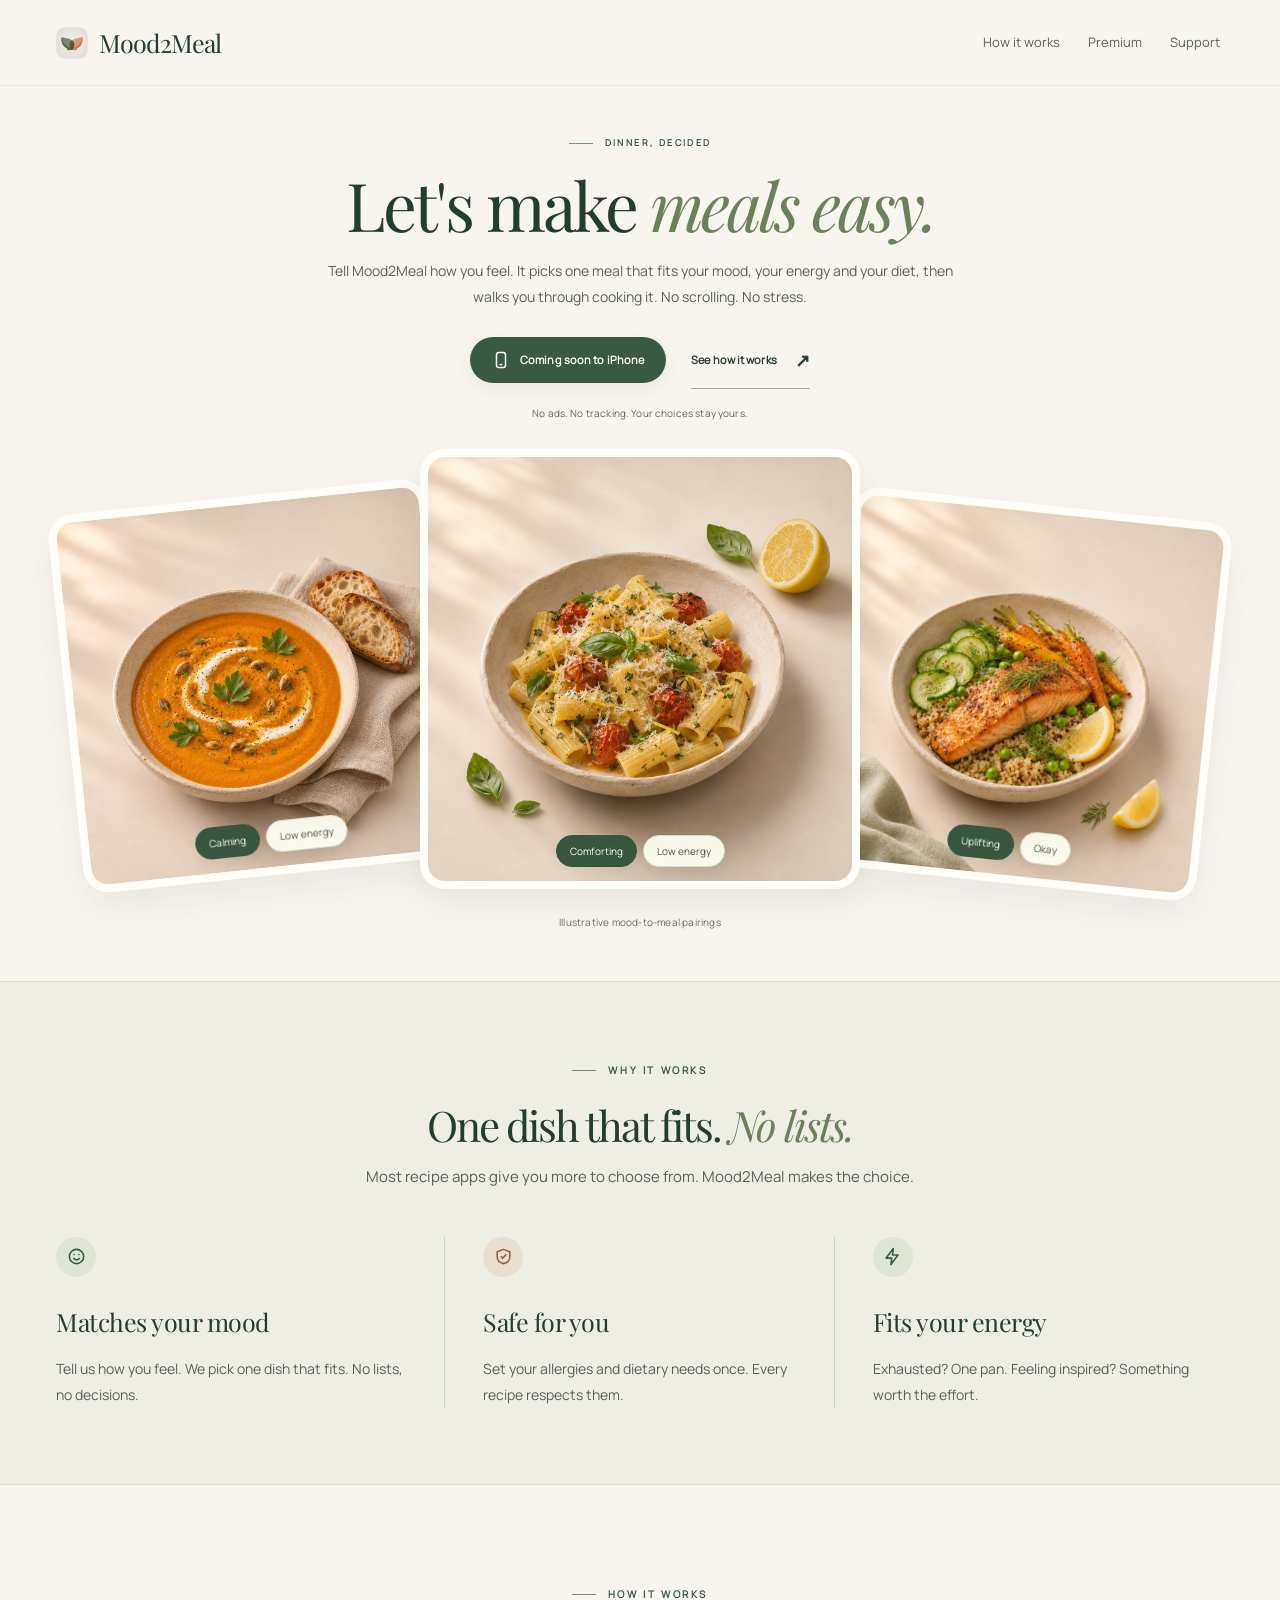
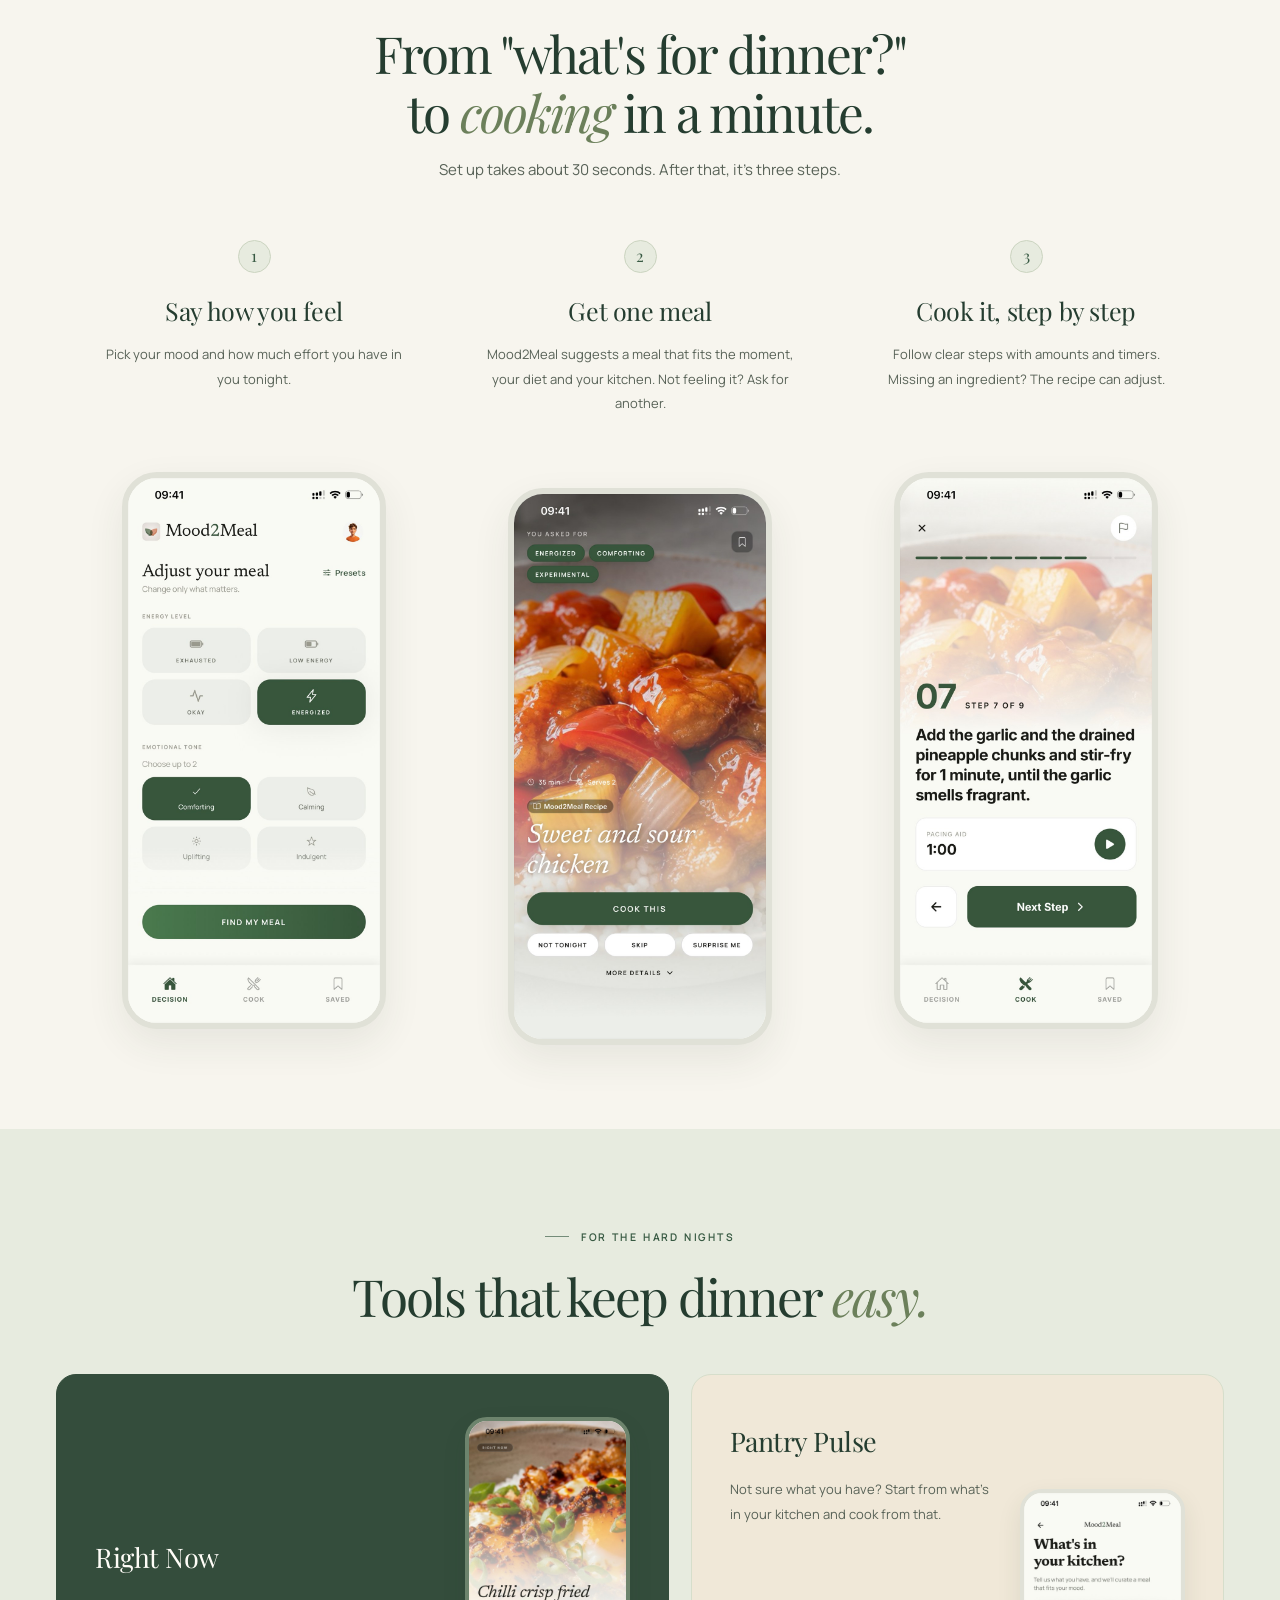
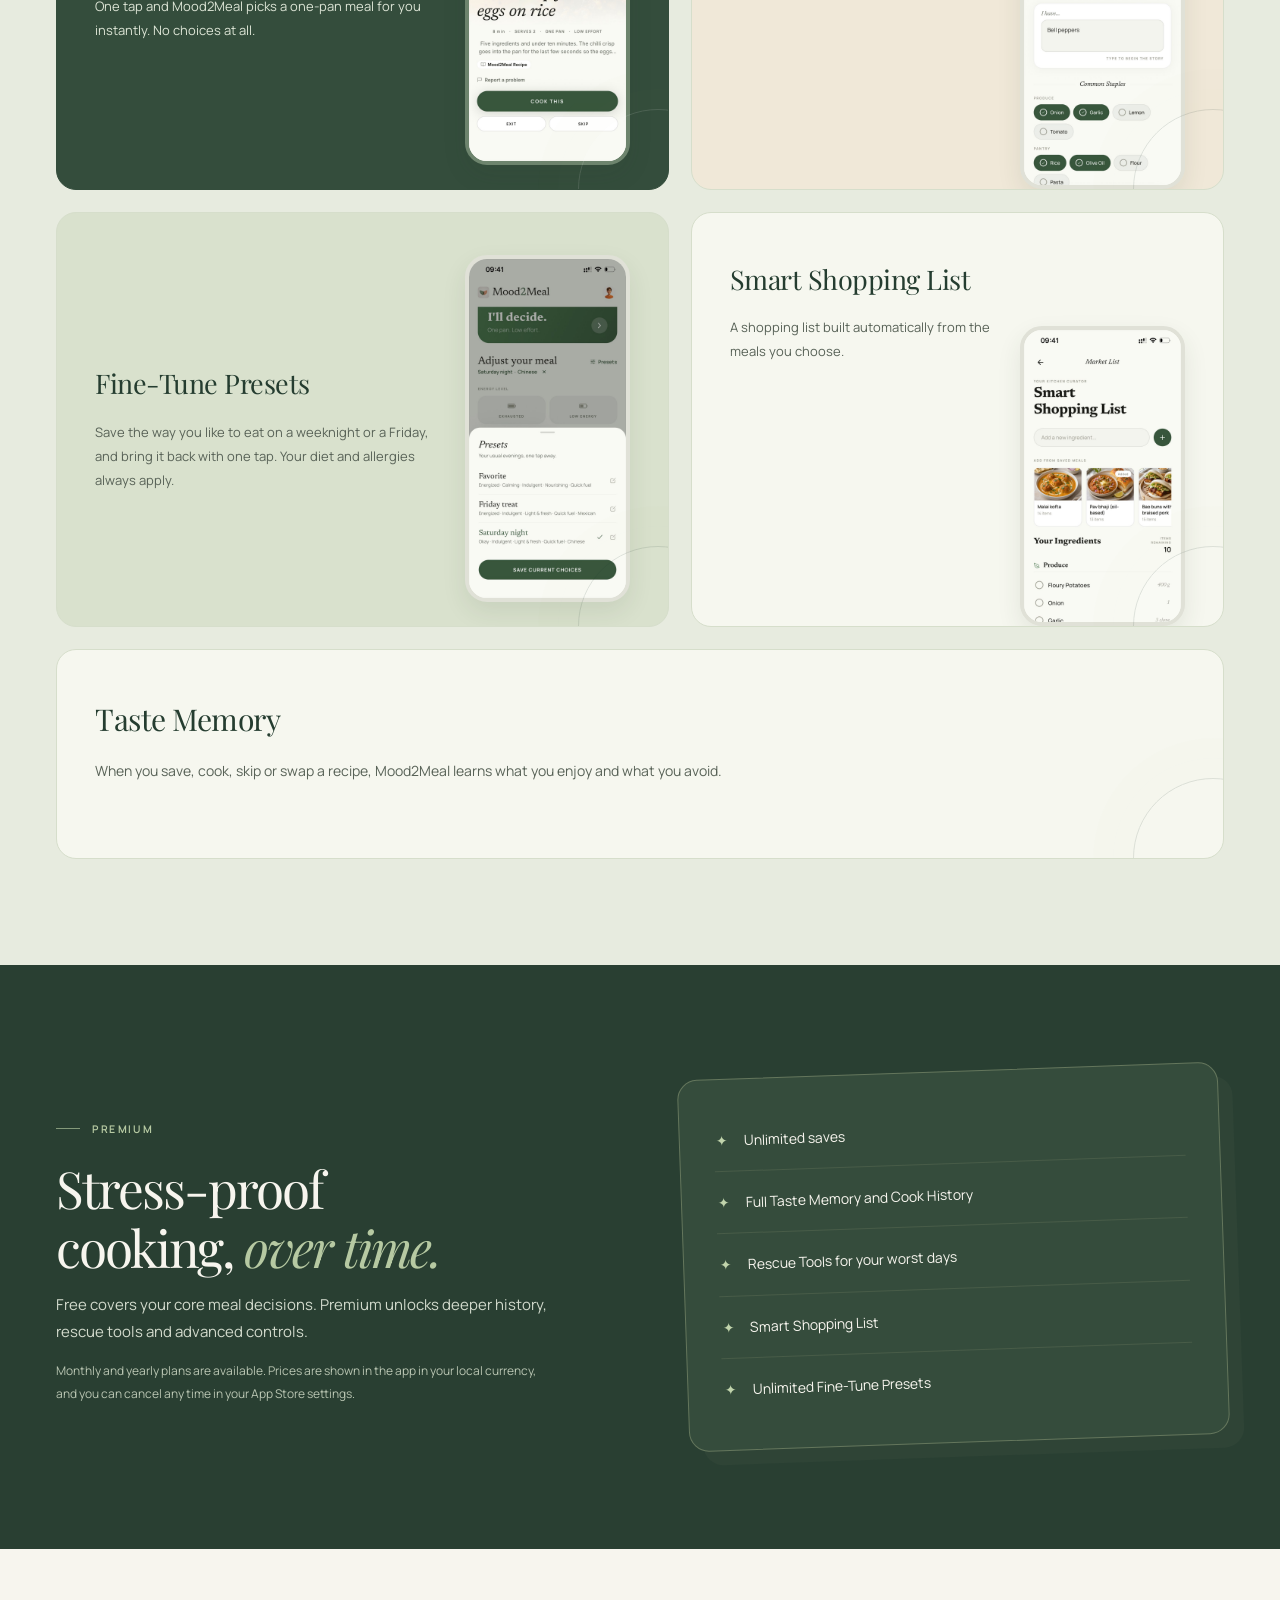
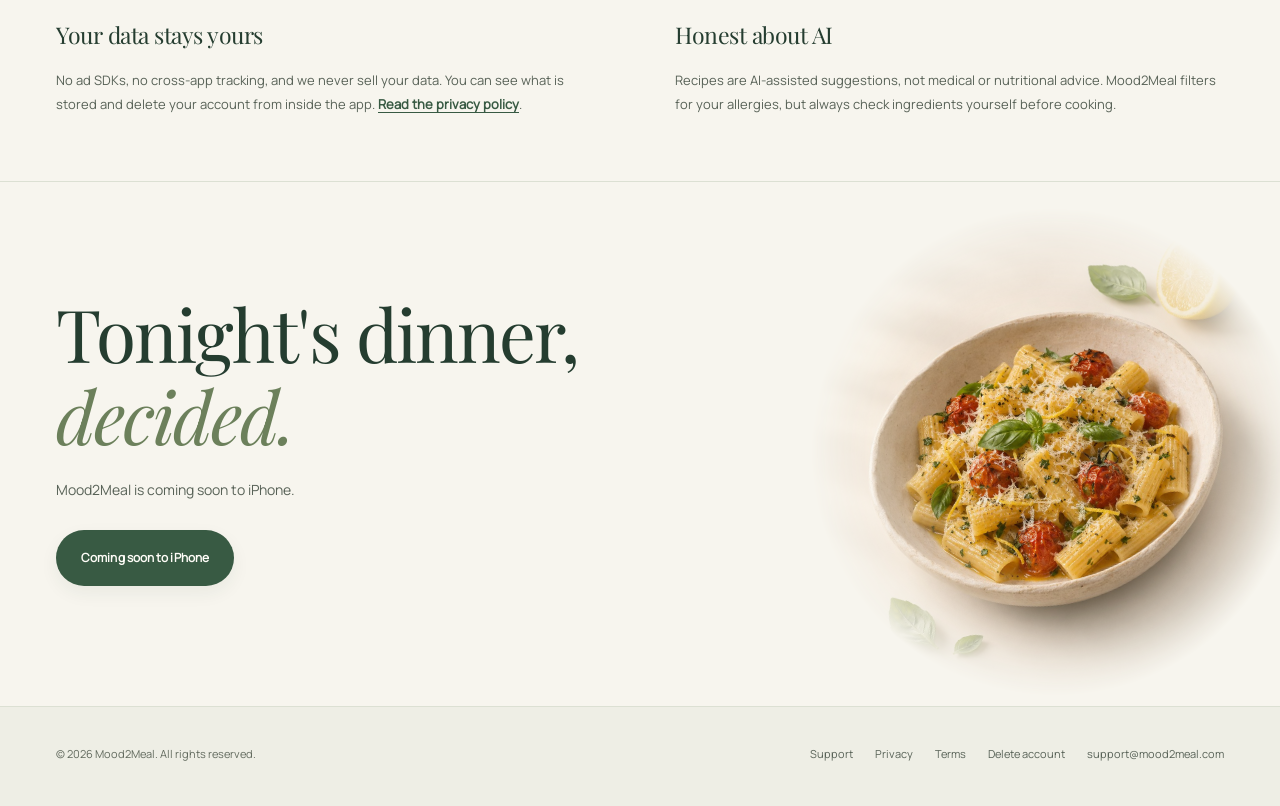
==== commit 6871ce1e: "Website: fresh light-mode app screenshots, a Fine-Tune Presets card, lighter images - All six app sh" ====
--- a/index.html
+++ b/index.html
@@ -97,15 +97,15 @@
           <li>
             <h3>Say how you feel</h3>
             <p>Pick your mood and how much effort you have in you tonight.</p>
-          <figure class="app-phone light" data-app-screen><img src="editorial-preview/mood-light.png" alt="Actual Mood2Meal app: Low energy and Comforting selected in light mode" width="1179" height="2556" loading="lazy" decoding="async"/></figure></li>
+          <figure class="app-phone light" data-app-screen><img src="editorial-preview/mood-light.jpg" alt="The Mood2Meal home screen with Energized and Comforting selected, ready to find a meal" width="828" height="1792" loading="lazy" decoding="async"/></figure></li>
           <li>
             <h3>Get one meal</h3>
             <p>Mood2Meal suggests a meal that fits the moment, your diet and your kitchen. Not feeling it? Ask for another.</p>
-          <figure class="app-phone" data-app-screen><img src="editorial-preview/meal-dark.png" alt="Actual Mood2Meal app suggesting salmon rice bowl with nori and mayo" width="1179" height="2556" loading="lazy" decoding="async"/></figure></li>
+          <figure class="app-phone light" data-app-screen><img src="editorial-preview/meal-light.jpg" alt="Mood2Meal suggesting sweet and sour chicken for Energized, Comforting and Experimental: 35 minutes, serves 2" width="828" height="1792" loading="lazy" decoding="async"/></figure></li>
           <li>
             <h3>Cook it, step by step</h3>
             <p>Follow clear steps with amounts and timers. Missing an ingredient? The recipe can adjust.</p>
-          <figure class="app-phone" data-app-screen><img src="editorial-preview/cooking-dark.png" alt="Actual Mood2Meal cooking instructions for the salmon rice bowl in dark mode" width="1179" height="2556" loading="lazy" decoding="async"/></figure></li>
+          <figure class="app-phone light" data-app-screen><img src="editorial-preview/cooking-light.jpg" alt="Step 7 of 9 for sweet and sour chicken, with a one-minute timer ready to start" width="828" height="1792" loading="lazy" decoding="async"/></figure></li>
         </ol>
       </div>
     </section>
@@ -118,15 +118,17 @@
         </div>
         <div class="grid two">
           <div class="card with-screen right-now-card"><div><h3>Right Now</h3>
-<p>One tap and Mood2Meal picks a one-pan meal for you instantly. No choices at all.</p></div><figure class="app-phone" data-app-screen><img src="editorial-preview/right-now-dark.png" alt="Actual Right Now mode: chilli crisp fried eggs on rice, eight minutes, one pan, low effort" width="1179" height="2556" loading="lazy" decoding="async"/></figure></div>
+<p>One tap and Mood2Meal picks a one-pan meal for you instantly. No choices at all.</p></div><figure class="app-phone light" data-app-screen><img src="editorial-preview/right-now-light.jpg" alt="Right Now picking chilli crisp fried eggs on rice: eight minutes, one pan, low effort" width="828" height="1792" loading="lazy" decoding="async"/></figure></div>
           <div class="card with-screen"><div><h3>Pantry Pulse</h3>
-<p>Not sure what you have? Start from what's in your kitchen and cook from that.</p></div><figure class="app-phone light" data-app-screen><img src="editorial-preview/pantry-light.png" alt="Actual Pantry Pulse screen: ingredients and common staples in your kitchen" width="1179" height="2556" loading="lazy" decoding="async"/></figure></div>
-          <div class="card">
+<p>Not sure what you have? Start from what's in your kitchen and cook from that.</p></div><figure class="app-phone light" data-app-screen><img src="editorial-preview/pantry-light.jpg" alt="Pantry Pulse: bell peppers typed in, with onion, garlic, rice and olive oil ticked as staples" width="828" height="1792" loading="lazy" decoding="async"/></figure></div>
+          <div class="card with-screen full-screen"><div><h3>Fine-Tune Presets</h3>
+<p>Save the way you like to eat on a weeknight or a Friday, and bring it back with one tap. Your diet and allergies always apply.</p></div><figure class="app-phone light" data-app-screen><img src="editorial-preview/presets-light.jpg" alt="The Presets sheet with three saved presets, Favorite, Friday treat and Saturday night, each one tap away" width="828" height="1792" loading="lazy" decoding="async"/></figure></div>
+          <div class="card with-screen"><div><h3>Smart Shopping List</h3>
+<p>A shopping list built automatically from the meals you choose.</p></div><figure class="app-phone light" data-app-screen><img src="editorial-preview/shopping-light.jpg" alt="Smart Shopping List built from saved meals, with ingredients and amounts grouped by aisle" width="828" height="1792" loading="lazy" decoding="async"/></figure></div>
+          <div class="card wide">
             <h3>Taste Memory</h3>
             <p>When you save, cook, skip or swap a recipe, Mood2Meal learns what you enjoy and what you avoid.</p>
           </div>
-          <div class="card with-screen"><div><h3>Smart Shopping List</h3>
-<p>A shopping list built automatically from the meals you choose.</p></div><figure class="app-phone light" data-app-screen><img src="editorial-preview/shopping-light.png" alt="Actual Smart Shopping List screen with saved meals and ingredients" width="1179" height="2556" loading="lazy" decoding="async"/></figure></div>
         </div>
       </div>
     </section>
@@ -151,7 +153,7 @@
             <li>Full Taste Memory and Cook History</li>
             <li>Rescue Tools for your worst days</li>
             <li>Smart Shopping List</li>
-            <li>Fine-Tune Presets</li>
+            <li>Unlimited Fine-Tune Presets</li>
           </ul>
         </div>
       </div>
--- a/editorial-preview/editorial.css
+++ b/editorial-preview/editorial.css
@@ -20,3 +20,4 @@
 @media(max-width:540px){.hero h1{font-size:49px;max-width:360px}.hero h1 em{display:block}.hero .lede{font-size:13px;line-height:1.85}.hero .actions{gap:18px;flex-wrap:wrap}.hero .btn{font-size:10px;padding:12px 15px}.hero .btn-ghost{padding-inline:0}.hero .note{font-size:9px}.meal-stage{padding-top:13px}.hero-meal,.hero-meal:nth-child(2),.hero-meal:nth-child(3){flex-basis:79vw}.photo-tag{padding:7px 11px;font-size:10px}.hero-gallery-note{font-size:9px}.steps{grid-template-columns:1fr;gap:52px}.steps p{min-height:0;font-size:14px;max-width:320px}.steps h3{font-size:28px}.app-phone{max-width:260px;border-radius:34px;margin-top:25px;border-width:5px}#how{padding:64px 0 72px}#how .section-head{margin-bottom:40px}#how h2{font-size:38px}.tools .card.with-screen{grid-template-columns:1fr 125px;gap:16px;padding:26px 22px 0;min-height:270px}.tools .card.with-screen .app-phone{width:125px;border-radius:19px;max-height:250px}.tools .card.with-screen h3{font-size:24px}.tools .card.with-screen p{font-size:12px}.tools .card.with-screen>div{padding-bottom:25px}}
 .tools .card.with-screen.right-now-card .app-phone{max-height:none;border-color:#6d846d;margin-bottom:24px}.tools .card.with-screen.right-now-card{align-items:center}
 @media(prefers-reduced-motion:reduce){html{scroll-behavior:auto}*,*::before,*::after{animation:none!important;transition:none!important}.hero-meal:hover .meal-frame{transform:none}}
+.tools .card.with-screen.full-screen{align-items:center}.tools .card.with-screen.full-screen .app-phone{max-height:none;margin-bottom:24px}.tools .card.wide{grid-column:1/-1}.tools .card.wide p{max-width:640px}
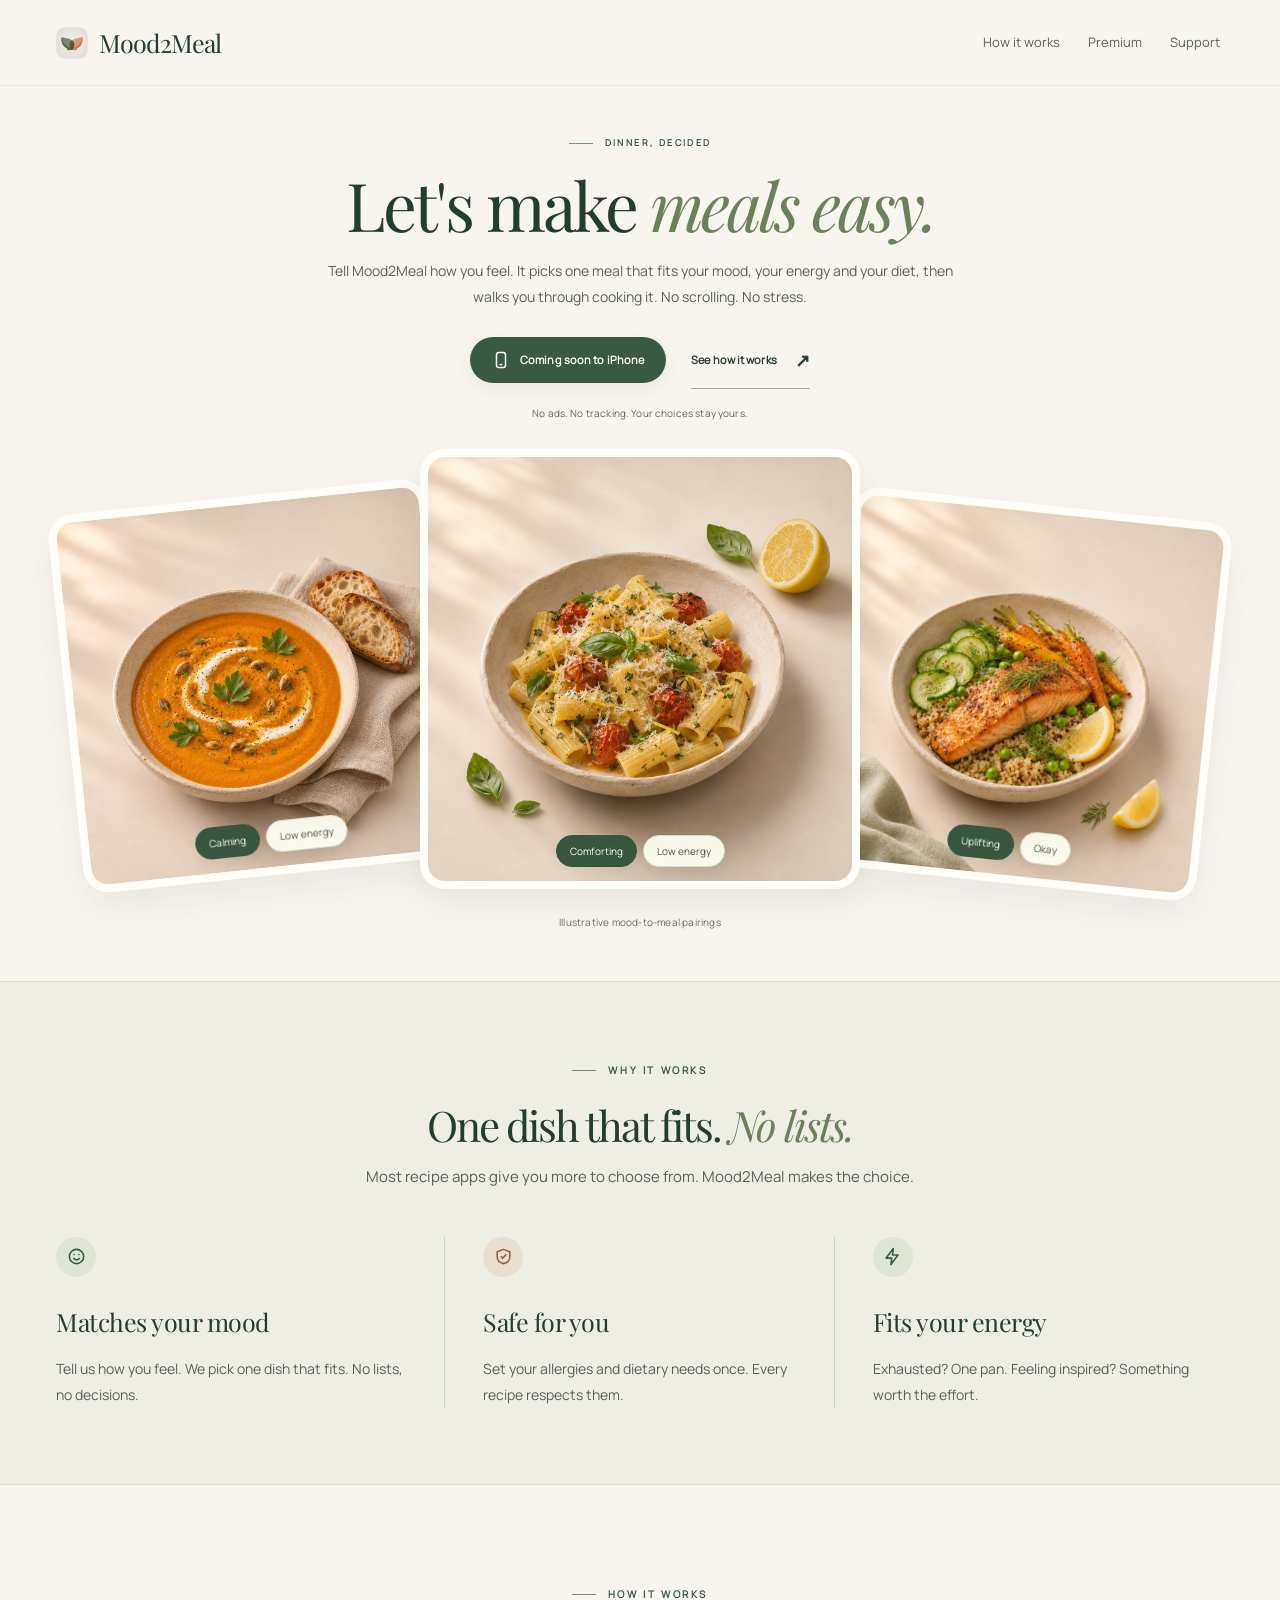
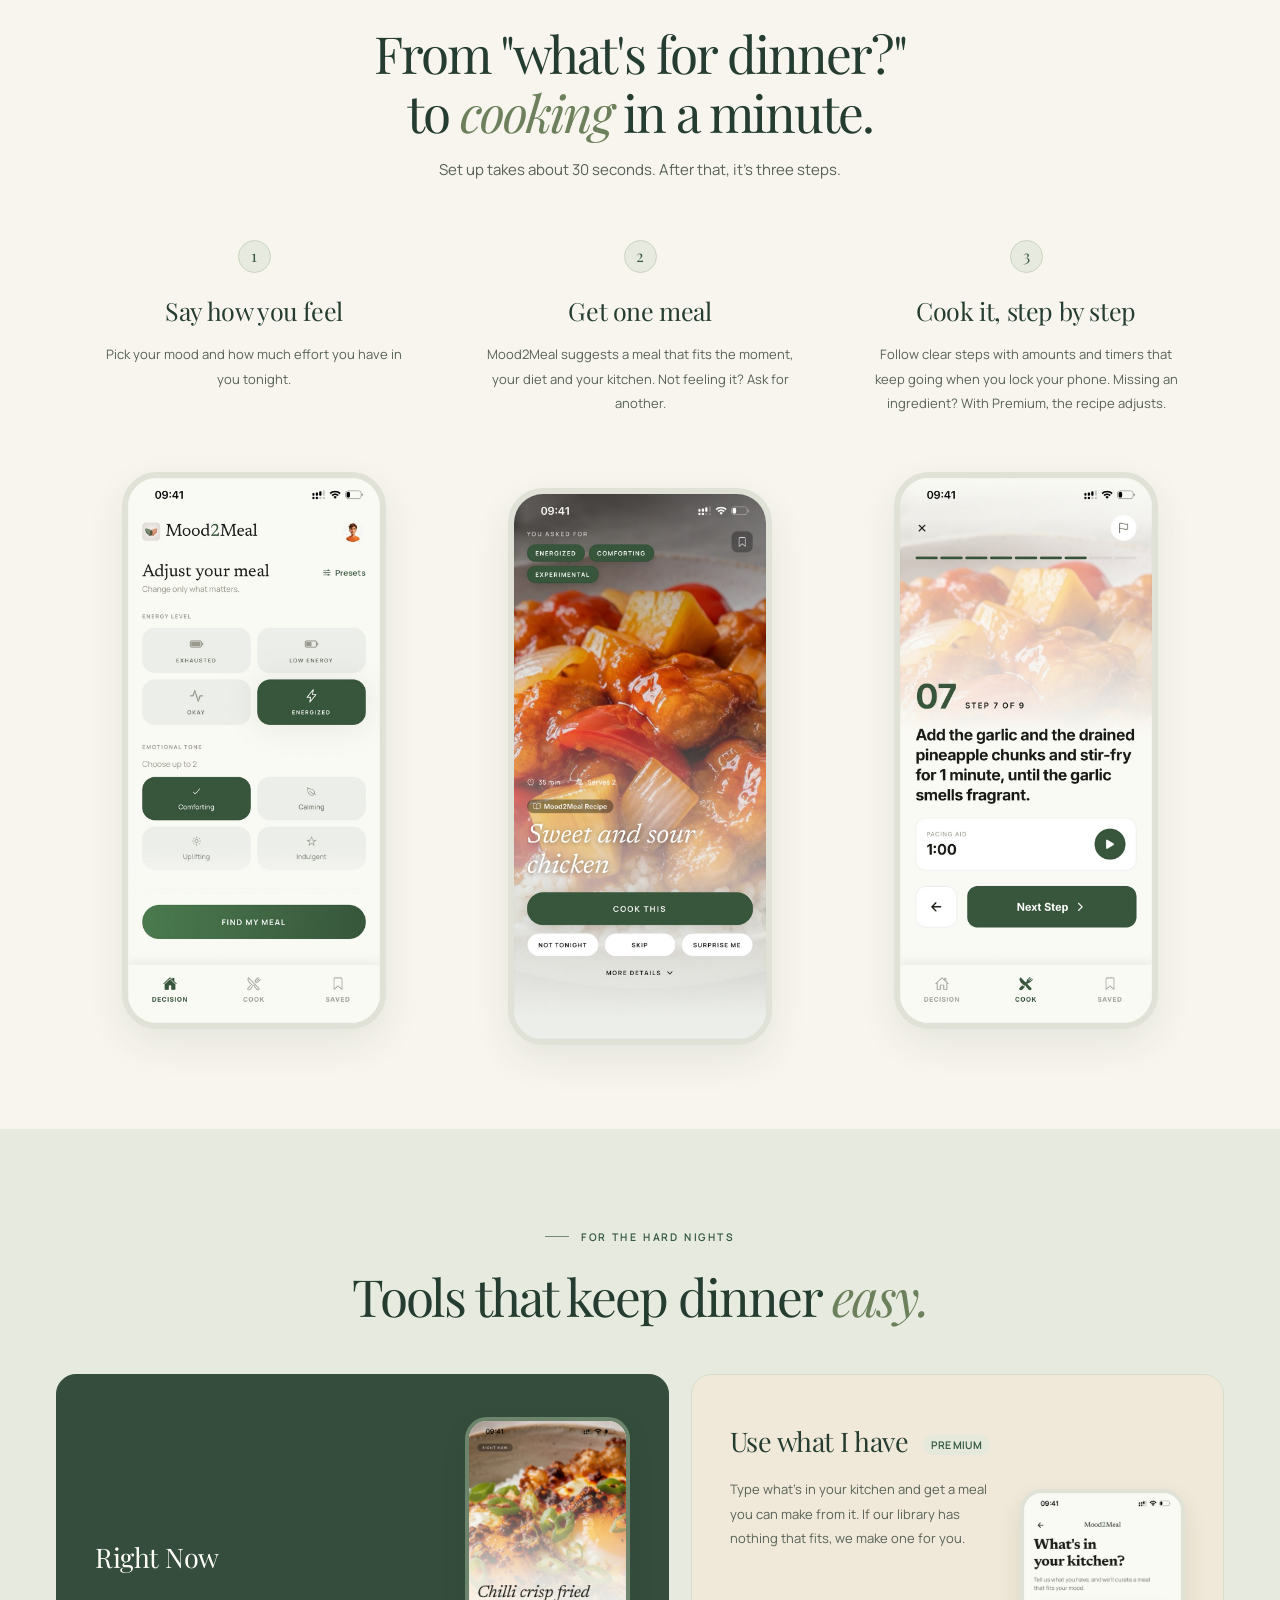
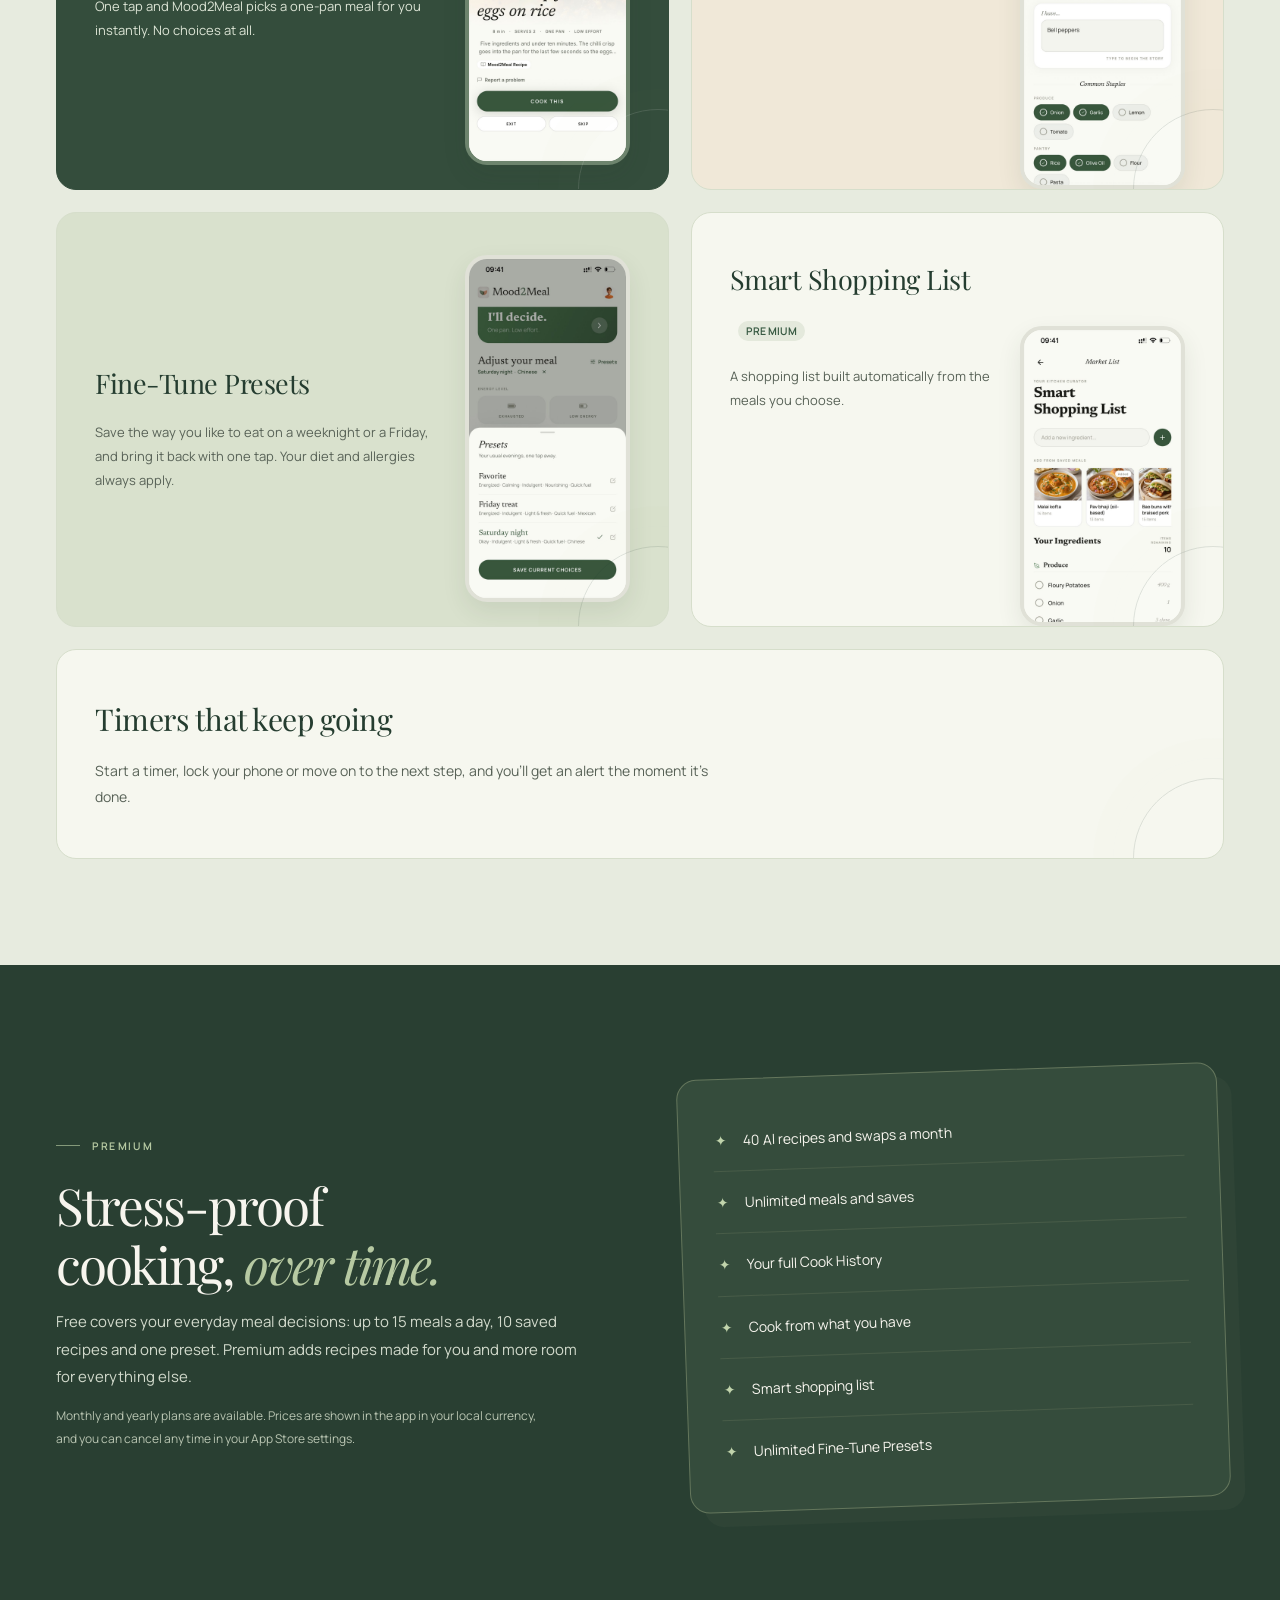
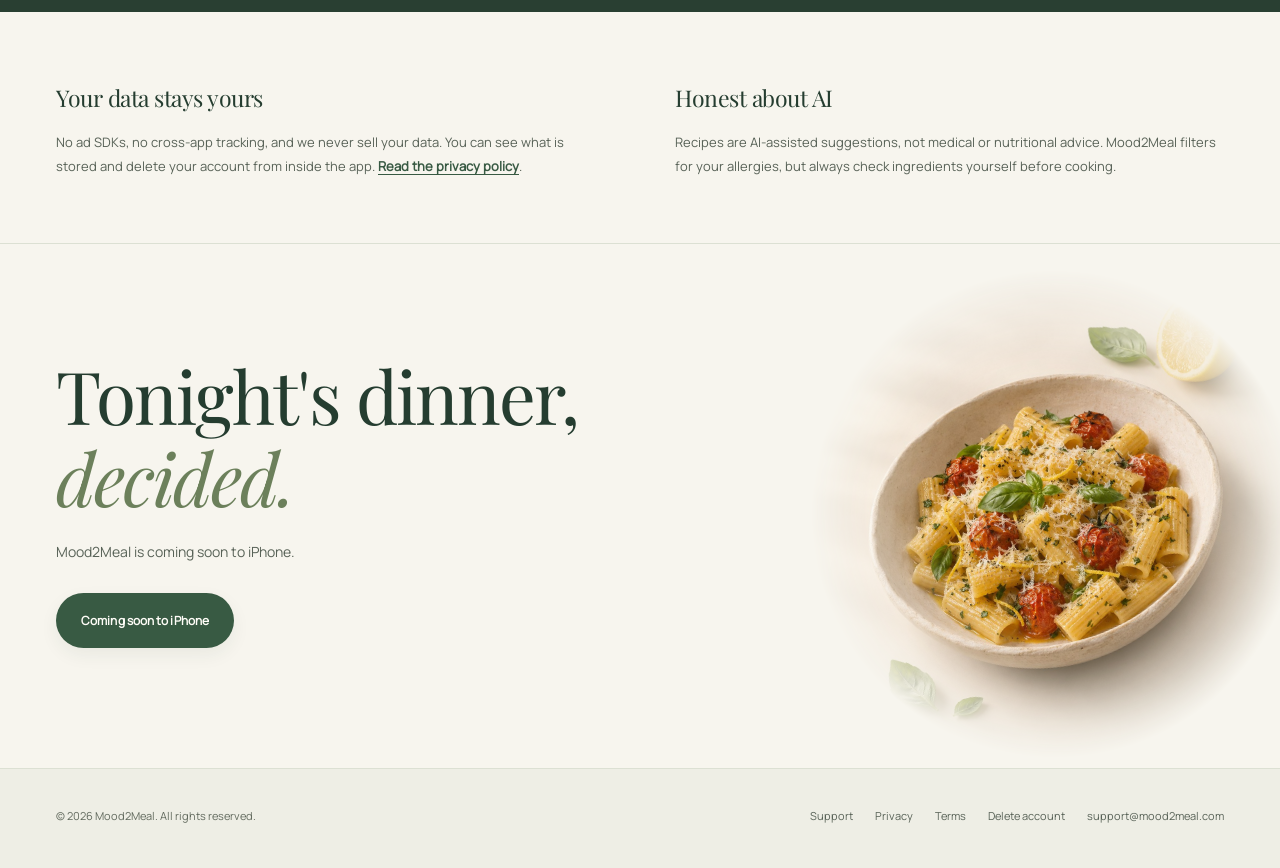
==== commit 7b7ca571: "Website: match 1.0 — real free/Premium split, no Taste Memory or Rescue Tools - Home: Use what I hav" ====
--- a/index.html
+++ b/index.html
@@ -104,7 +104,7 @@
           <figure class="app-phone light" data-app-screen><img src="editorial-preview/meal-light.jpg" alt="Mood2Meal suggesting sweet and sour chicken for Energized, Comforting and Experimental: 35 minutes, serves 2" width="828" height="1792" loading="lazy" decoding="async"/></figure></li>
           <li>
             <h3>Cook it, step by step</h3>
-            <p>Follow clear steps with amounts and timers. Missing an ingredient? The recipe can adjust.</p>
+            <p>Follow clear steps with amounts and timers that keep going when you lock your phone. Missing an ingredient? With Premium, the recipe adjusts.</p>
           <figure class="app-phone light" data-app-screen><img src="editorial-preview/cooking-light.jpg" alt="Step 7 of 9 for sweet and sour chicken, with a one-minute timer ready to start" width="828" height="1792" loading="lazy" decoding="async"/></figure></li>
         </ol>
       </div>
@@ -119,15 +119,15 @@
         <div class="grid two">
           <div class="card with-screen right-now-card"><div><h3>Right Now</h3>
 <p>One tap and Mood2Meal picks a one-pan meal for you instantly. No choices at all.</p></div><figure class="app-phone light" data-app-screen><img src="editorial-preview/right-now-light.jpg" alt="Right Now picking chilli crisp fried eggs on rice: eight minutes, one pan, low effort" width="828" height="1792" loading="lazy" decoding="async"/></figure></div>
-          <div class="card with-screen"><div><h3>Pantry Pulse</h3>
-<p>Not sure what you have? Start from what's in your kitchen and cook from that.</p></div><figure class="app-phone light" data-app-screen><img src="editorial-preview/pantry-light.jpg" alt="Pantry Pulse: bell peppers typed in, with onion, garlic, rice and olive oil ticked as staples" width="828" height="1792" loading="lazy" decoding="async"/></figure></div>
+          <div class="card with-screen"><div><h3>Use what I have <span class="premium-tag">Premium</span></h3>
+<p>Type what's in your kitchen and get a meal you can make from it. If our library has nothing that fits, we make one for you.</p></div><figure class="app-phone light" data-app-screen><img src="editorial-preview/pantry-light.jpg" alt="Pantry Pulse: bell peppers typed in, with onion, garlic, rice and olive oil ticked as staples" width="828" height="1792" loading="lazy" decoding="async"/></figure></div>
           <div class="card with-screen full-screen"><div><h3>Fine-Tune Presets</h3>
 <p>Save the way you like to eat on a weeknight or a Friday, and bring it back with one tap. Your diet and allergies always apply.</p></div><figure class="app-phone light" data-app-screen><img src="editorial-preview/presets-light.jpg" alt="The Presets sheet with three saved presets, Favorite, Friday treat and Saturday night, each one tap away" width="828" height="1792" loading="lazy" decoding="async"/></figure></div>
-          <div class="card with-screen"><div><h3>Smart Shopping List</h3>
+          <div class="card with-screen"><div><h3>Smart Shopping List <span class="premium-tag">Premium</span></h3>
 <p>A shopping list built automatically from the meals you choose.</p></div><figure class="app-phone light" data-app-screen><img src="editorial-preview/shopping-light.jpg" alt="Smart Shopping List built from saved meals, with ingredients and amounts grouped by aisle" width="828" height="1792" loading="lazy" decoding="async"/></figure></div>
           <div class="card wide">
-            <h3>Taste Memory</h3>
-            <p>When you save, cook, skip or swap a recipe, Mood2Meal learns what you enjoy and what you avoid.</p>
+            <h3>Timers that keep going</h3>
+            <p>Start a timer, lock your phone or move on to the next step, and you'll get an alert the moment it's done.</p>
           </div>
         </div>
       </div>
@@ -139,8 +139,8 @@
           <span class="eyebrow">Premium</span>
           <h2>Stress-proof cooking, <em>over time.</em></h2>
           <p>
-            Free covers your core meal decisions. Premium unlocks deeper history, rescue tools
-            and advanced controls.
+            Free covers your everyday meal decisions: up to 15 meals a day, 10 saved recipes and
+            one preset. Premium adds recipes made for you and more room for everything else.
           </p>
           <p class="fine">
             Monthly and yearly plans are available. Prices are shown in the app in your local
@@ -149,10 +149,11 @@
         </div>
         <div class="card">
           <ul class="ticks">
-            <li>Unlimited saves</li>
-            <li>Full Taste Memory and Cook History</li>
-            <li>Rescue Tools for your worst days</li>
-            <li>Smart Shopping List</li>
+            <li>40 AI recipes and swaps a month</li>
+            <li>Unlimited meals and saves</li>
+            <li>Your full Cook History</li>
+            <li>Cook from what you have</li>
+            <li>Smart shopping list</li>
             <li>Unlimited Fine-Tune Presets</li>
           </ul>
         </div>
--- a/quiet-kitchen.css
+++ b/quiet-kitchen.css
@@ -49,3 +49,5 @@
 @media(max-width:860px){.hero{padding:32px 0 45px}.hero .wrap{grid-template-columns:1fr;gap:0;min-height:0}.hero .wrap>div:first-child{padding:20px 0 0}.hero h1{font-size:clamp(55px,10vw,82px);max-width:650px}.hero .lede{max-width:39em}.hero-art{order:0;aspect-ratio:1.25;width:100%;max-width:550px;margin:-12px auto -15px}.hero-scene{inset:-4% 0}.hero .note{font-size:11px}.grid.three{grid-template-columns:repeat(3,1fr)}.why .card{padding-inline:18px}.why .card h3{font-size:22px}.why .card p{font-size:13px}section{padding:72px 0}#how .split{grid-template-columns:1fr;gap:40px}#how .section-head{max-width:620px}.tools .grid.two{grid-template-columns:1fr 1fr}.tools .card{padding:28px;min-height:230px}.tools .card h3{font-size:25px}#premium .split{grid-template-columns:1fr;gap:36px}#premium .card{transform:none}.trust .grid.two{grid-template-columns:1fr 1fr;gap:32px}.closing-art{width:400px;height:400px;right:-180px;opacity:.4}.cta h2{max-width:530px}.cta{padding-block:80px;min-height:0}.nav{gap:16px}}
 @media(max-width:540px){.wrap{padding-inline:24px}.site-header{padding-block:16px}.brand span{font-size:21px}.brand img{width:28px;height:28px}.nav{gap:12px}.nav a{font-size:12px;padding:5px 0}.hero{padding-top:20px}.hero h1{font-size:60px;letter-spacing:-2.9px;line-height:1.04;margin-block:24px}.hero .lede{font-size:14px;line-height:1.9}.hero .actions{align-items:flex-start;gap:16px;flex-direction:column}.btn{width:auto;min-height:50px;font-size:12px}.btn-ghost{min-height:0;padding:5px 0}.hero .note{font-size:10px}.hero-art{margin:4px auto -15px;aspect-ratio:1.12}.eyebrow{font-size:9px;letter-spacing:2px}.why .section-head{text-align:left}.why .section-head h2{font-size:35px}.why .section-head p{font-size:14px}.grid.three{grid-template-columns:1fr;gap:27px}.why .card,.why .card:first-child,.why .card:last-child{padding:0 0 25px 60px;border:0;border-bottom:1px solid #cdd4c4;position:relative}.why .card:last-child{border:0;padding-bottom:0}.why .card .icon{position:absolute;left:0;top:0}.why .card h3{font-size:24px}.why .card p{font-size:14px}.section-head{margin-bottom:32px}.section-head h2{font-size:37px;letter-spacing:-1.4px}#how h2{font-size:40px}.steps li{padding-left:61px}.steps h3{font-size:23px}.steps p{font-size:14px}.tools .grid.two,.trust .grid.two{grid-template-columns:1fr}.tools .section-head{text-align:left}.tools .card{min-height:0;padding:30px}.tools .card h3{font-size:28px}#premium .card{padding:20px 24px}.ticks li{font-size:13px}.trust .grid{gap:35px}.cta{padding:65px 0 80px}.cta h2{font-size:48px;max-width:340px;letter-spacing:-2px}.closing-art{right:-165px;top:75px;width:330px;height:330px;opacity:.22}.cta p{font-size:13px}.site-footer .wrap{flex-direction:column;align-items:flex-start}.site-footer nav{gap:4px 20px}.site-footer{font-size:11px}.doc h1{font-size:44px}.doc{padding-top:36px}}
 @media(prefers-reduced-motion:reduce){html{scroll-behavior:auto}*,*::before,*::after{animation:none!important;transition:none!important}.hero-scene{transform:none!important;will-change:auto}.tools .card:hover,.btn-ghost:hover{transform:none}}
+/* Premium-only features on the tools cards (Use what I have, Smart Shopping List). */
+.premium-tag{display:inline-block;margin-left:8px;padding:2px 8px;border-radius:999px;background:var(--accent-muted);color:var(--accent);font:600 10px/1.6 var(--body);letter-spacing:1.2px;text-transform:uppercase;vertical-align:3px}
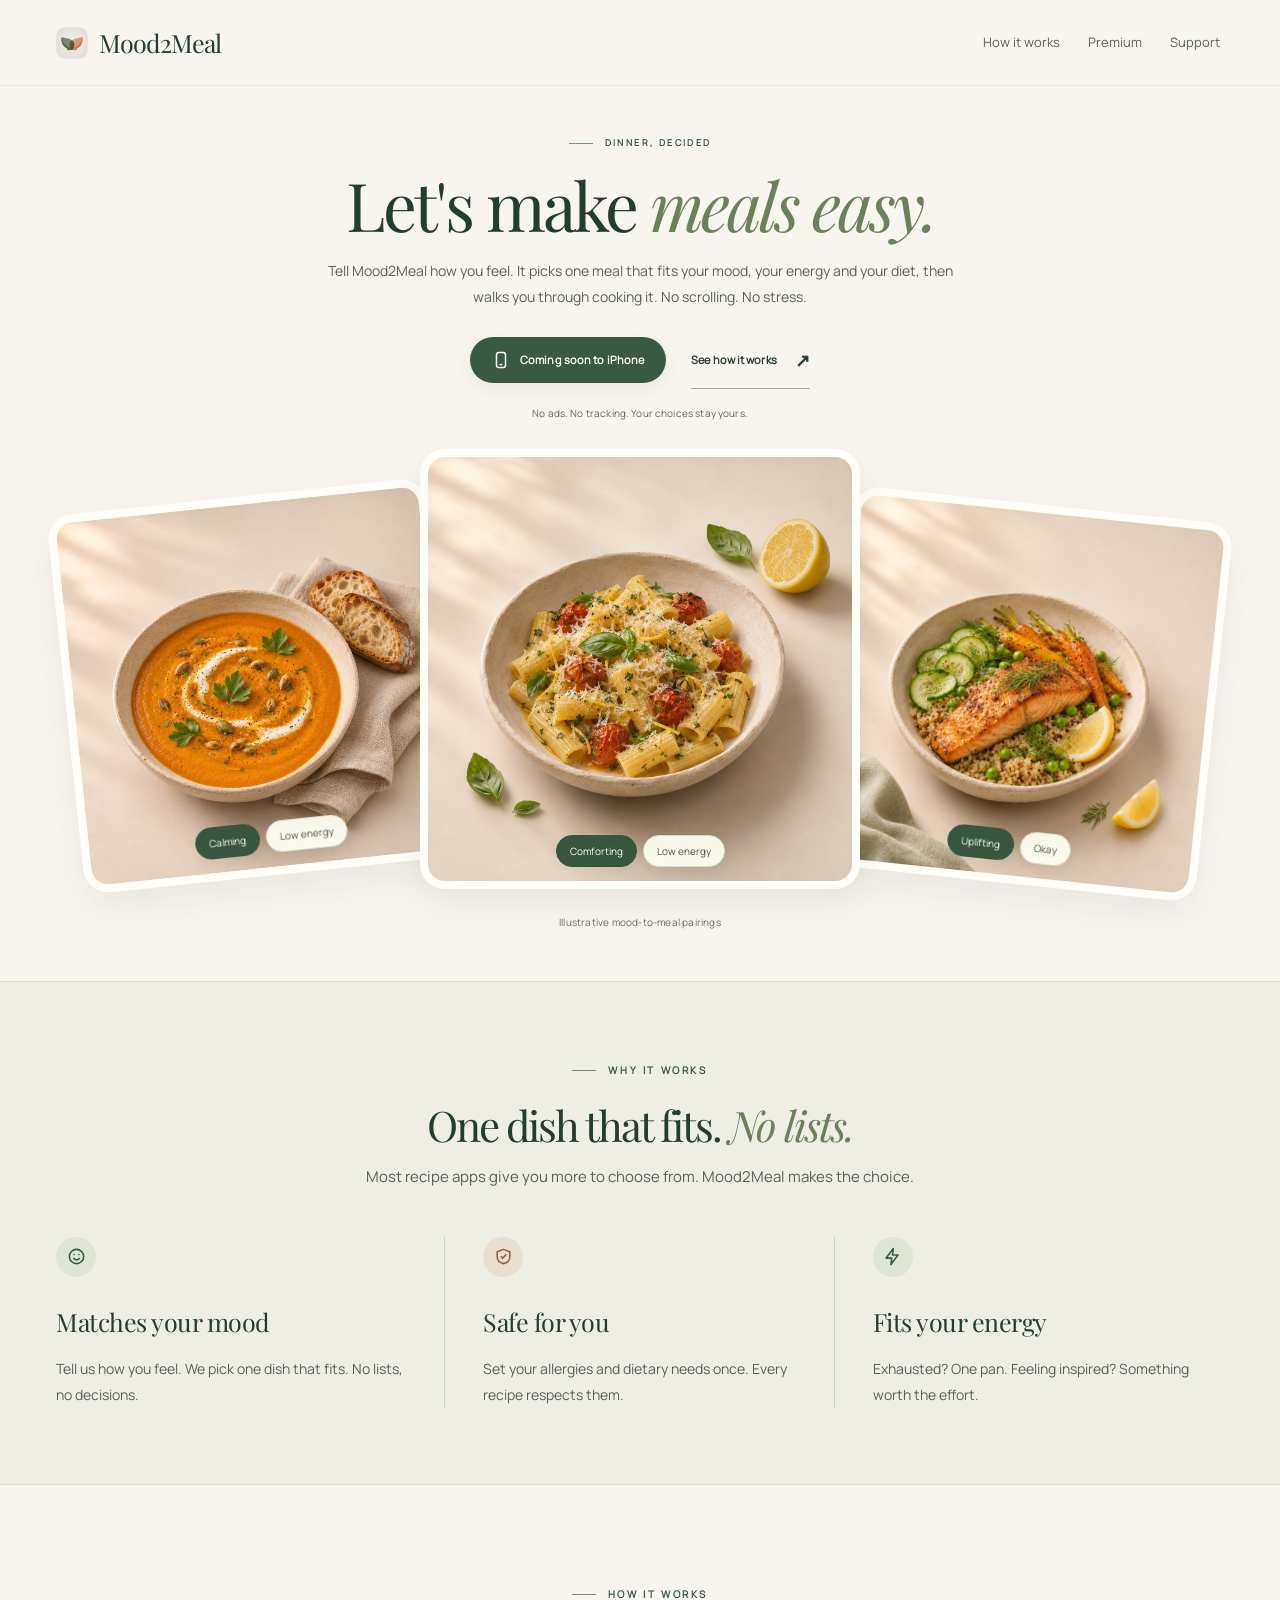
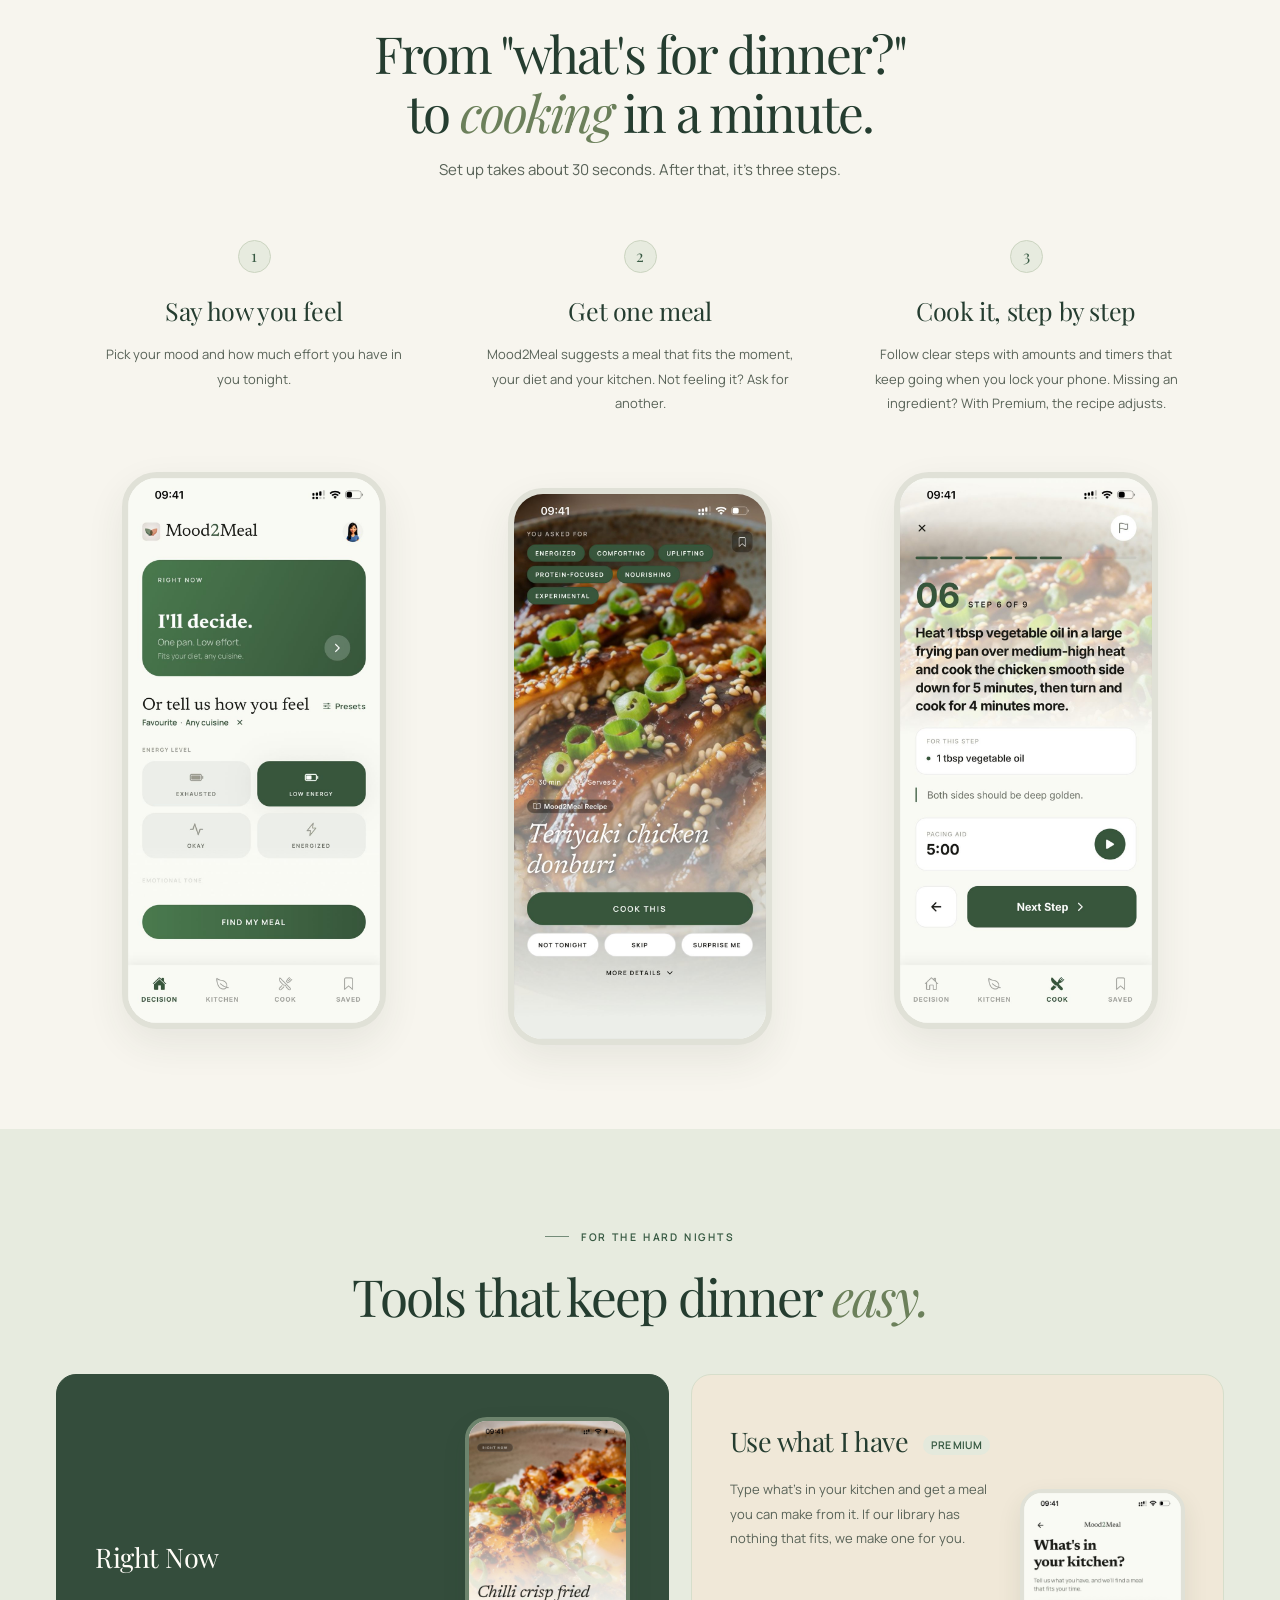
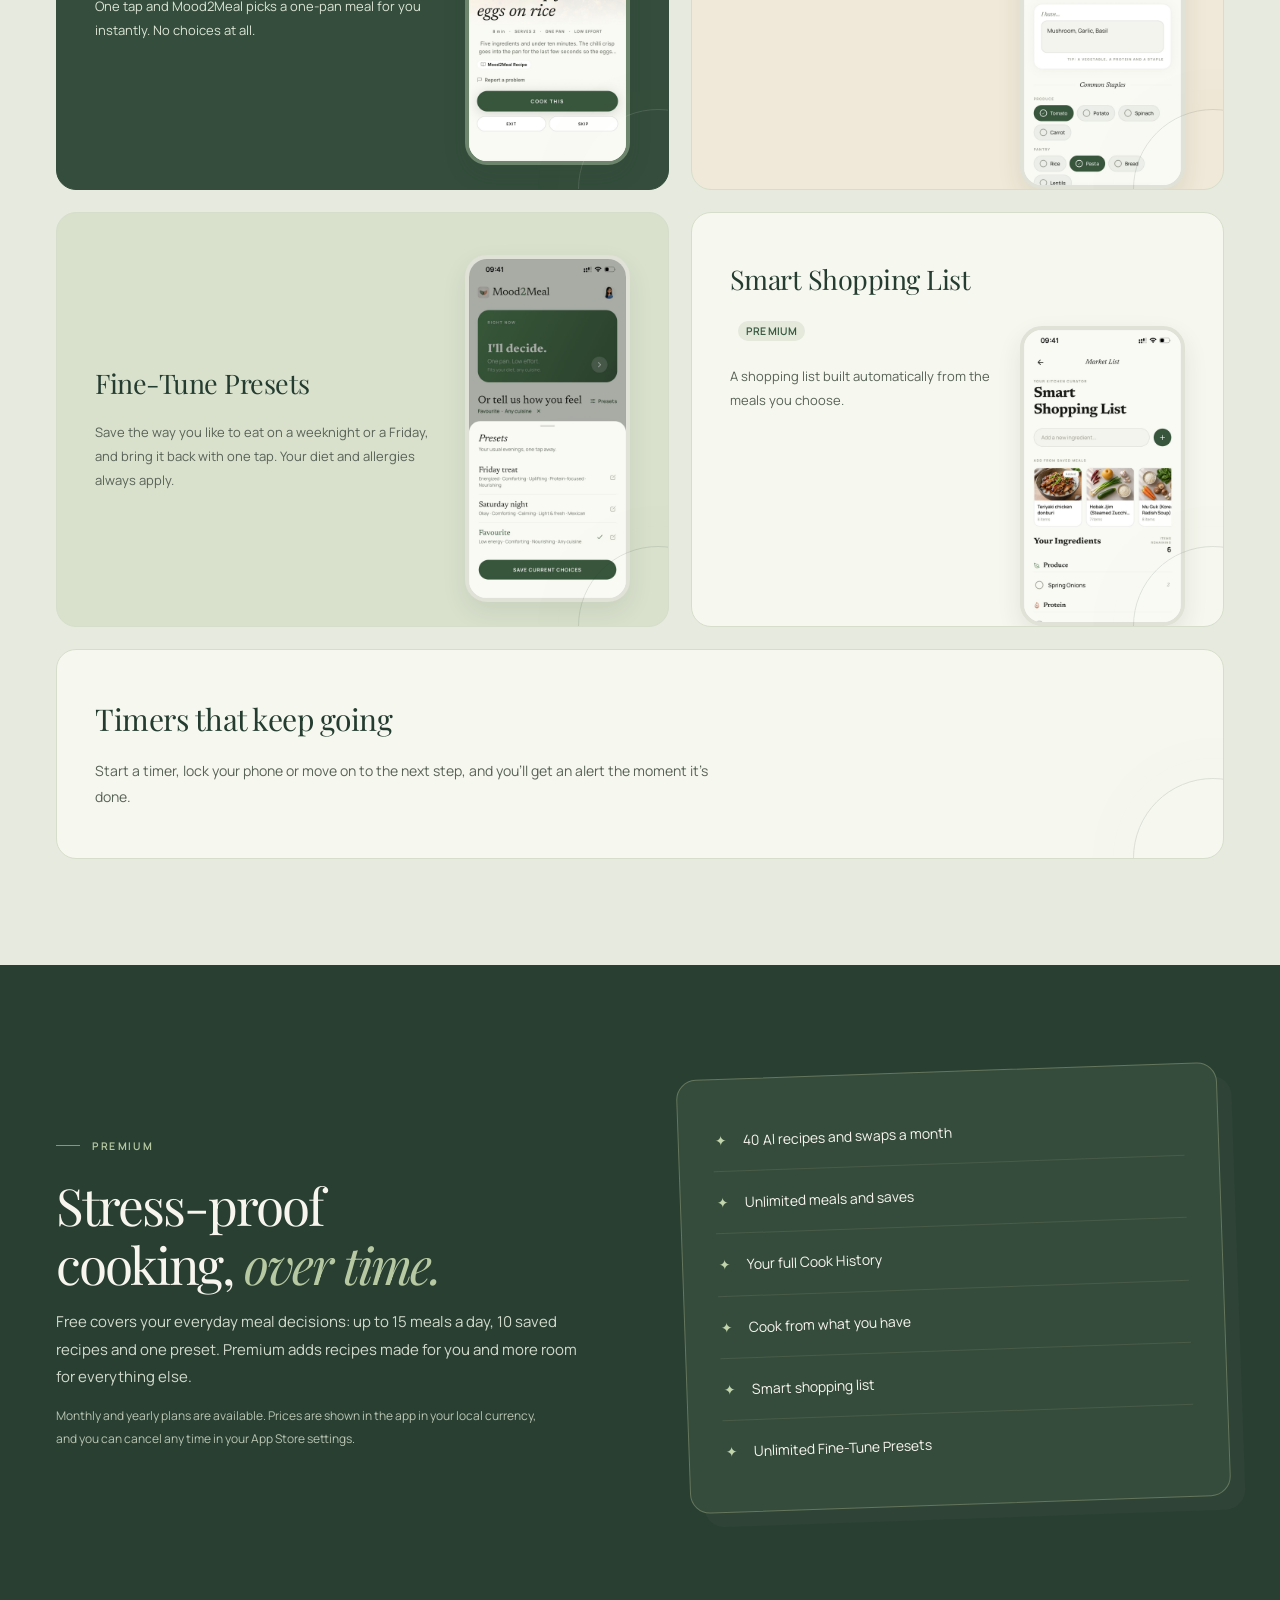
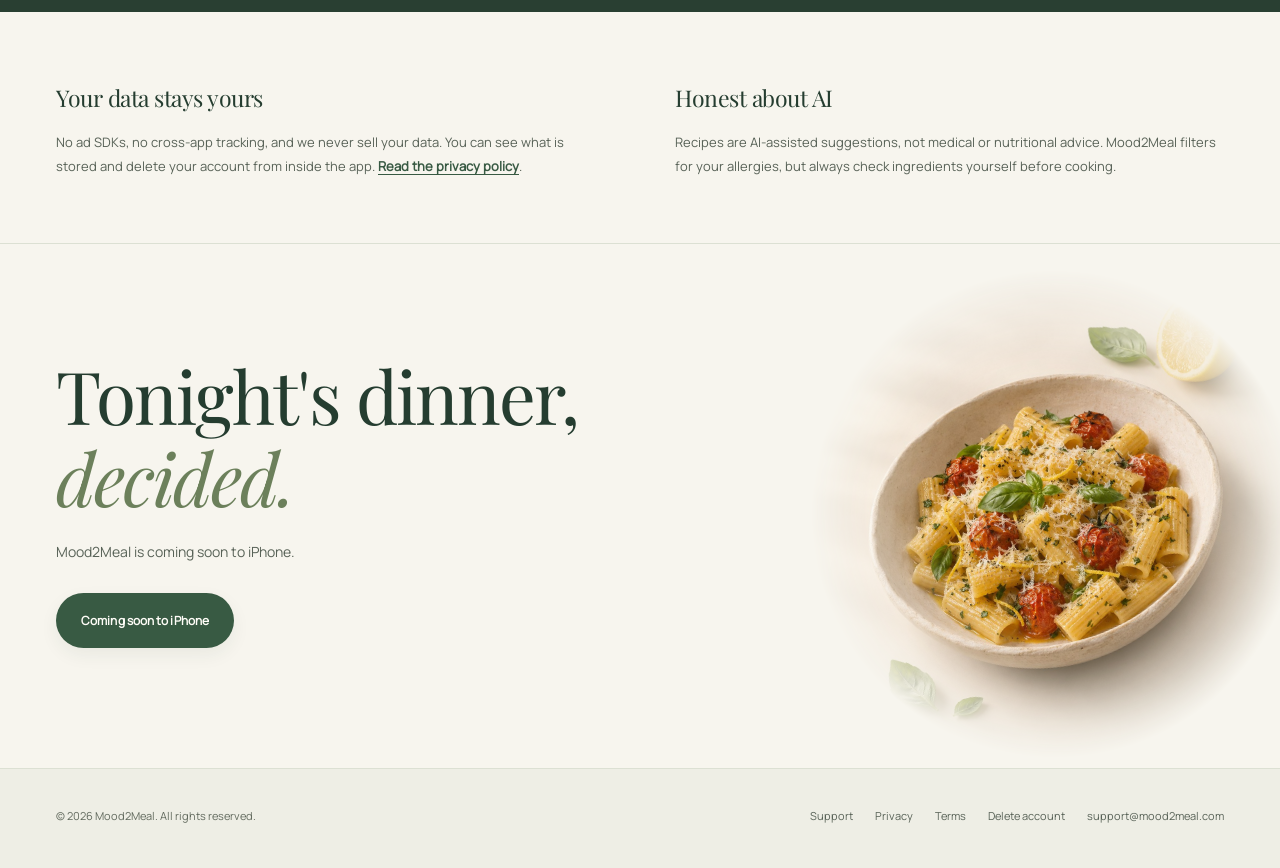
==== commit c157a840: "Website: app screenshots with the Kitchen tab and the new Home Home, meal card, cooking step, Use wh" ====
--- a/index.html
+++ b/index.html
@@ -97,15 +97,15 @@
           <li>
             <h3>Say how you feel</h3>
             <p>Pick your mood and how much effort you have in you tonight.</p>
-          <figure class="app-phone light" data-app-screen><img src="editorial-preview/mood-light.jpg" alt="The Mood2Meal home screen with Energized and Comforting selected, ready to find a meal" width="828" height="1792" loading="lazy" decoding="async"/></figure></li>
+          <figure class="app-phone light" data-app-screen><img src="editorial-preview/mood-light.jpg?v=20261123" alt="The Mood2Meal home screen: the Right Now card, then Or tell us how you feel with Low energy picked from the Favourite preset" width="828" height="1792" loading="lazy" decoding="async"/></figure></li>
           <li>
             <h3>Get one meal</h3>
             <p>Mood2Meal suggests a meal that fits the moment, your diet and your kitchen. Not feeling it? Ask for another.</p>
-          <figure class="app-phone light" data-app-screen><img src="editorial-preview/meal-light.jpg" alt="Mood2Meal suggesting sweet and sour chicken for Energized, Comforting and Experimental: 35 minutes, serves 2" width="828" height="1792" loading="lazy" decoding="async"/></figure></li>
+          <figure class="app-phone light" data-app-screen><img src="editorial-preview/meal-light.jpg?v=20261123" alt="Mood2Meal suggesting teriyaki chicken donburi for Energized, Comforting and Uplifting: 30 minutes, serves 2" width="828" height="1792" loading="lazy" decoding="async"/></figure></li>
           <li>
             <h3>Cook it, step by step</h3>
             <p>Follow clear steps with amounts and timers that keep going when you lock your phone. Missing an ingredient? With Premium, the recipe adjusts.</p>
-          <figure class="app-phone light" data-app-screen><img src="editorial-preview/cooking-light.jpg" alt="Step 7 of 9 for sweet and sour chicken, with a one-minute timer ready to start" width="828" height="1792" loading="lazy" decoding="async"/></figure></li>
+          <figure class="app-phone light" data-app-screen><img src="editorial-preview/cooking-light.jpg?v=20261123" alt="Step 6 of 9 for teriyaki chicken donburi, with a five-minute timer ready to start" width="828" height="1792" loading="lazy" decoding="async"/></figure></li>
         </ol>
       </div>
     </section>
@@ -120,11 +120,11 @@
           <div class="card with-screen right-now-card"><div><h3>Right Now</h3>
 <p>One tap and Mood2Meal picks a one-pan meal for you instantly. No choices at all.</p></div><figure class="app-phone light" data-app-screen><img src="editorial-preview/right-now-light.jpg" alt="Right Now picking chilli crisp fried eggs on rice: eight minutes, one pan, low effort" width="828" height="1792" loading="lazy" decoding="async"/></figure></div>
           <div class="card with-screen"><div><h3>Use what I have <span class="premium-tag">Premium</span></h3>
-<p>Type what's in your kitchen and get a meal you can make from it. If our library has nothing that fits, we make one for you.</p></div><figure class="app-phone light" data-app-screen><img src="editorial-preview/pantry-light.jpg" alt="Pantry Pulse: bell peppers typed in, with onion, garlic, rice and olive oil ticked as staples" width="828" height="1792" loading="lazy" decoding="async"/></figure></div>
+<p>Type what's in your kitchen and get a meal you can make from it. If our library has nothing that fits, we make one for you.</p></div><figure class="app-phone light" data-app-screen><img src="editorial-preview/pantry-light.jpg?v=20261123" alt="Use what I have: mushroom, garlic and basil typed in, with tomato and pasta ticked as staples" width="828" height="1792" loading="lazy" decoding="async"/></figure></div>
           <div class="card with-screen full-screen"><div><h3>Fine-Tune Presets</h3>
-<p>Save the way you like to eat on a weeknight or a Friday, and bring it back with one tap. Your diet and allergies always apply.</p></div><figure class="app-phone light" data-app-screen><img src="editorial-preview/presets-light.jpg" alt="The Presets sheet with three saved presets, Favorite, Friday treat and Saturday night, each one tap away" width="828" height="1792" loading="lazy" decoding="async"/></figure></div>
+<p>Save the way you like to eat on a weeknight or a Friday, and bring it back with one tap. Your diet and allergies always apply.</p></div><figure class="app-phone light" data-app-screen><img src="editorial-preview/presets-light.jpg?v=20261123" alt="The Presets sheet with three saved presets, Friday treat, Saturday night and Favourite, each one tap away" width="828" height="1792" loading="lazy" decoding="async"/></figure></div>
           <div class="card with-screen"><div><h3>Smart Shopping List <span class="premium-tag">Premium</span></h3>
-<p>A shopping list built automatically from the meals you choose.</p></div><figure class="app-phone light" data-app-screen><img src="editorial-preview/shopping-light.jpg" alt="Smart Shopping List built from saved meals, with ingredients and amounts grouped by aisle" width="828" height="1792" loading="lazy" decoding="async"/></figure></div>
+<p>A shopping list built automatically from the meals you choose.</p></div><figure class="app-phone light" data-app-screen><img src="editorial-preview/shopping-light.jpg?v=20261123" alt="Smart Shopping List built from saved meals, with ingredients and amounts grouped by aisle" width="828" height="1792" loading="lazy" decoding="async"/></figure></div>
           <div class="card wide">
             <h3>Timers that keep going</h3>
             <p>Start a timer, lock your phone or move on to the next step, and you'll get an alert the moment it's done.</p>
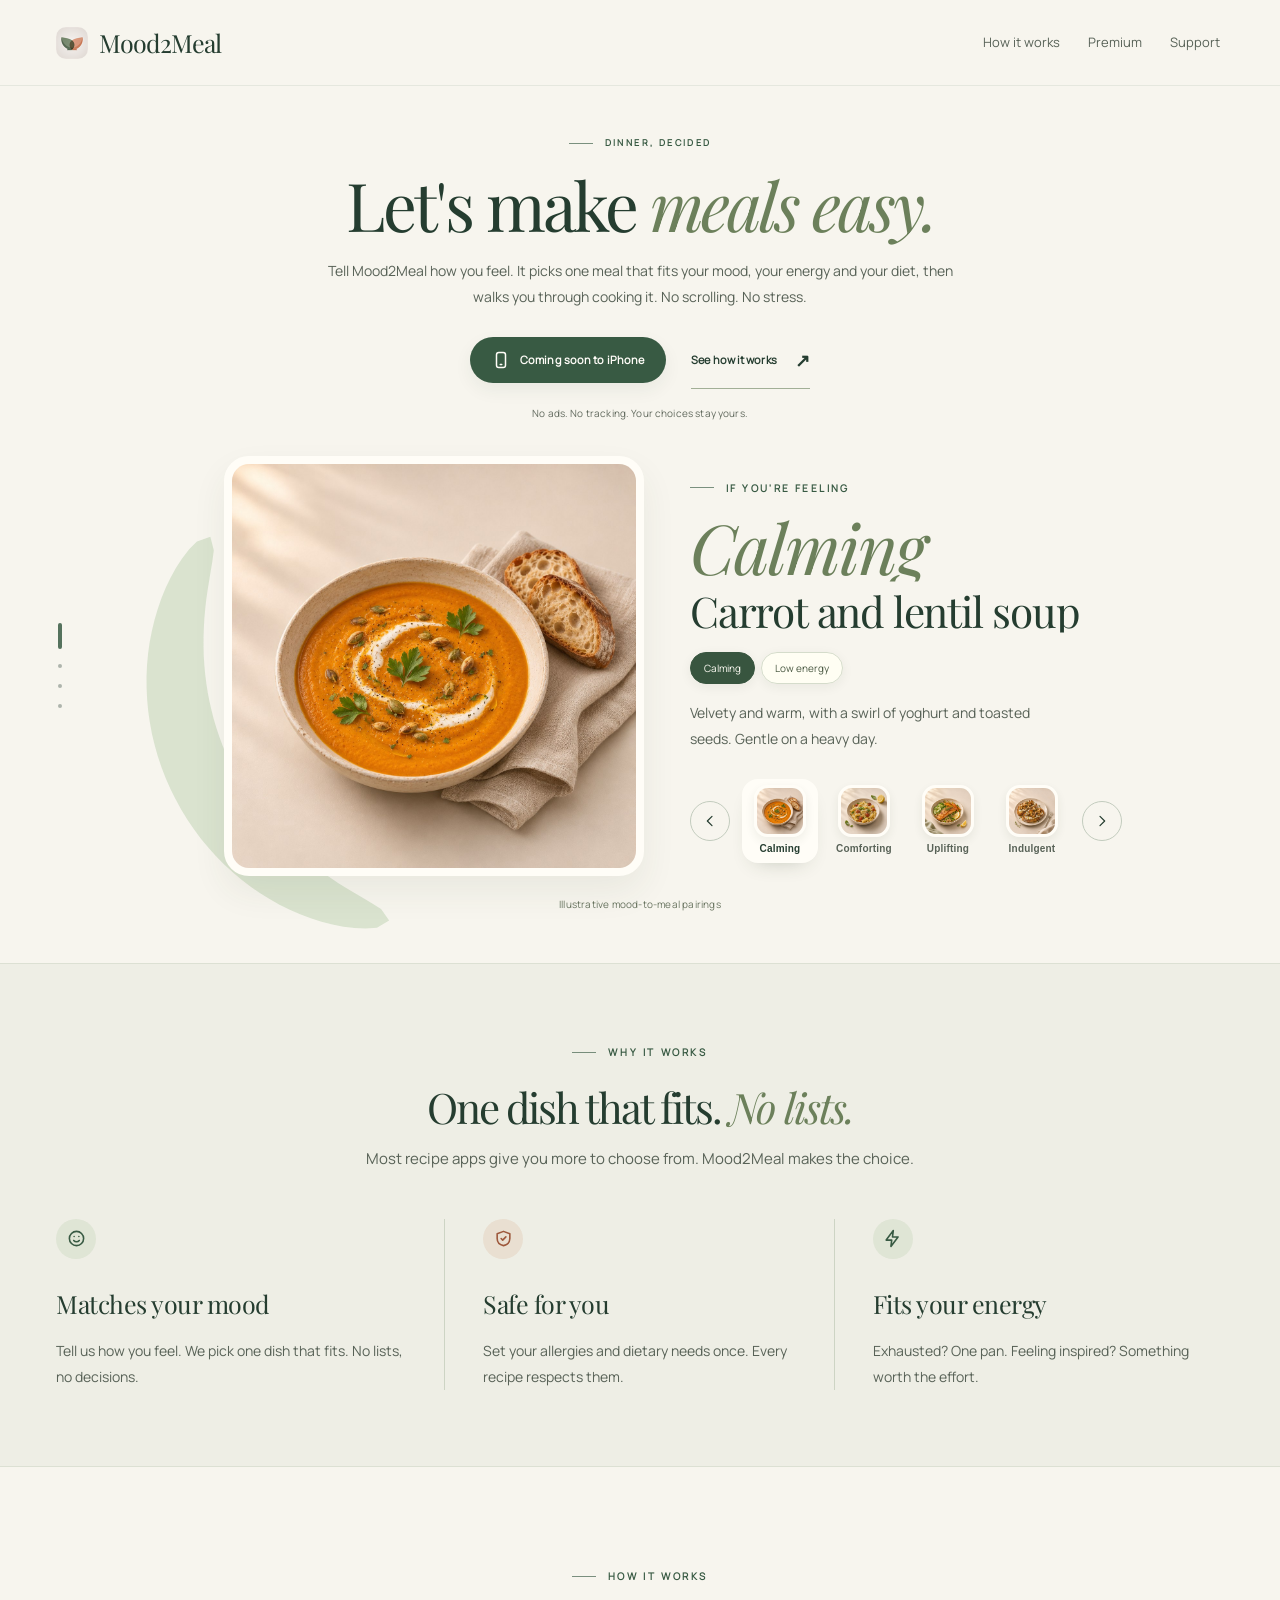
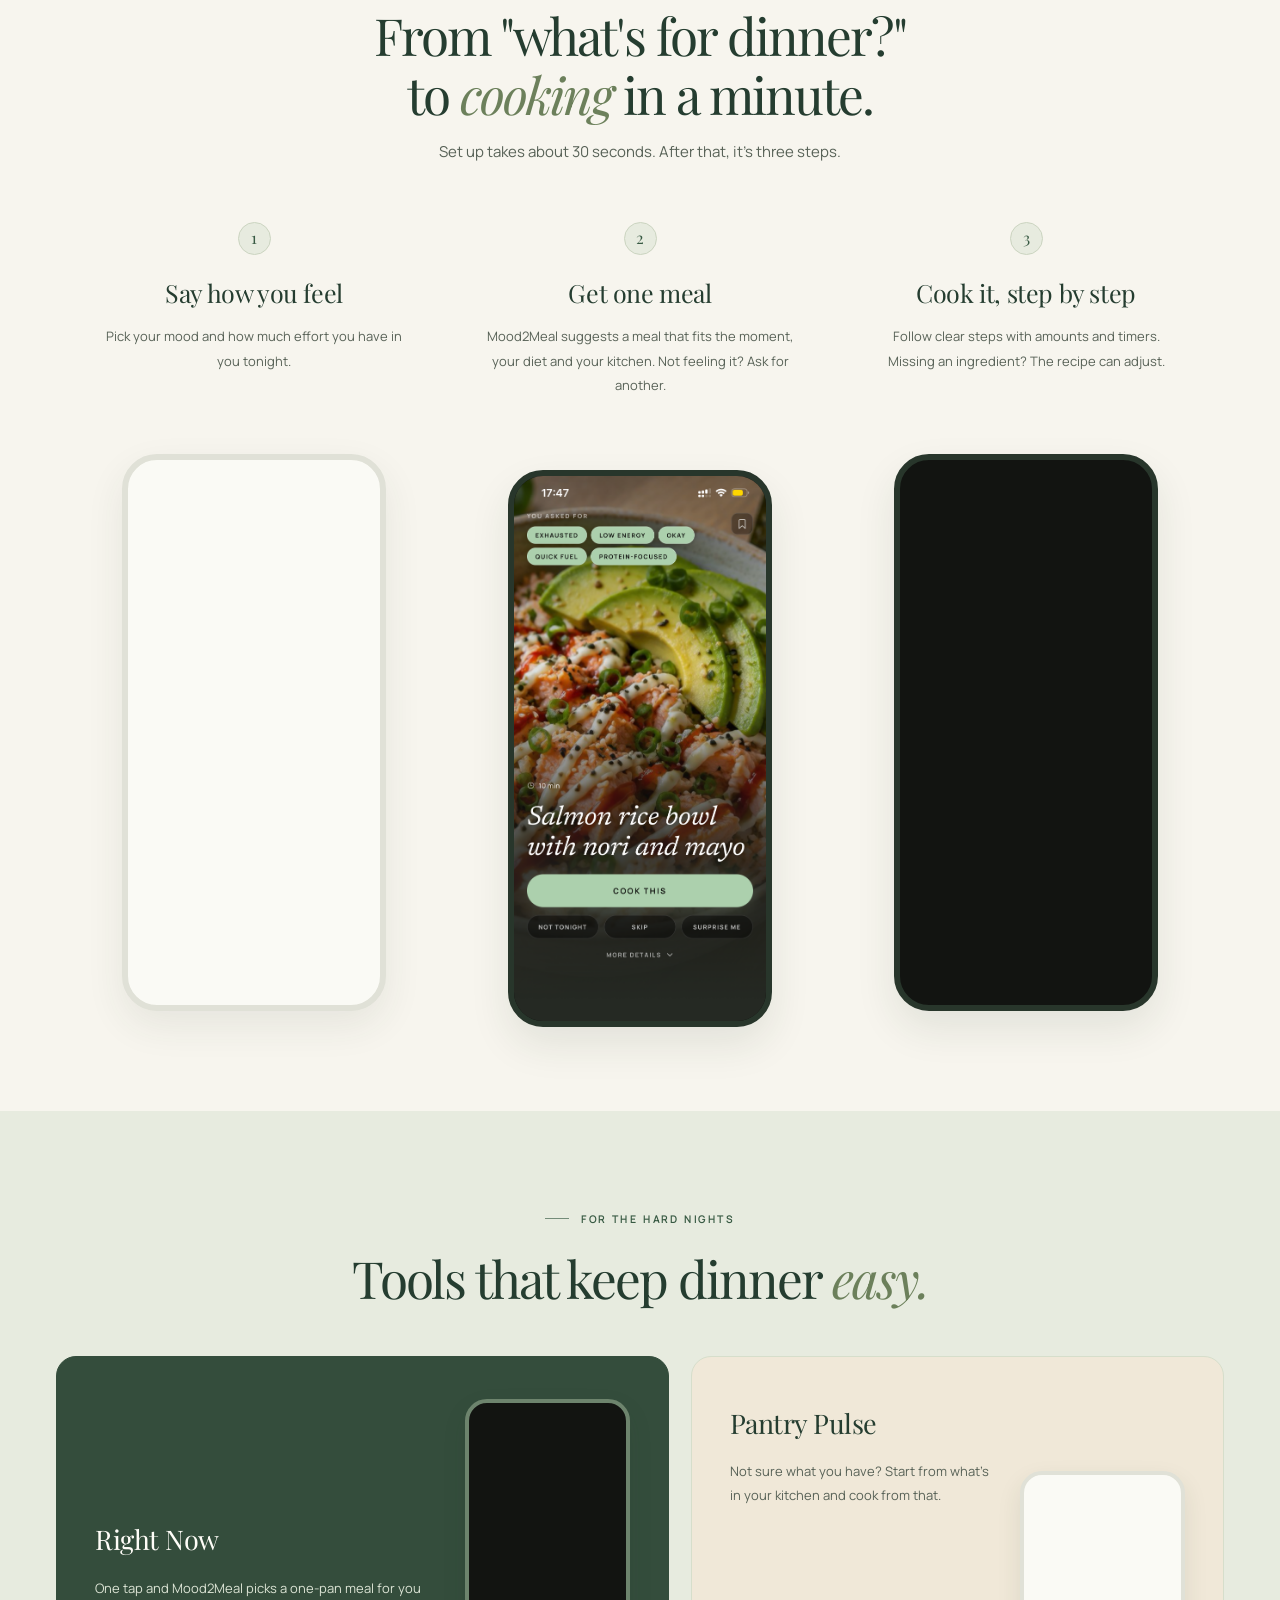
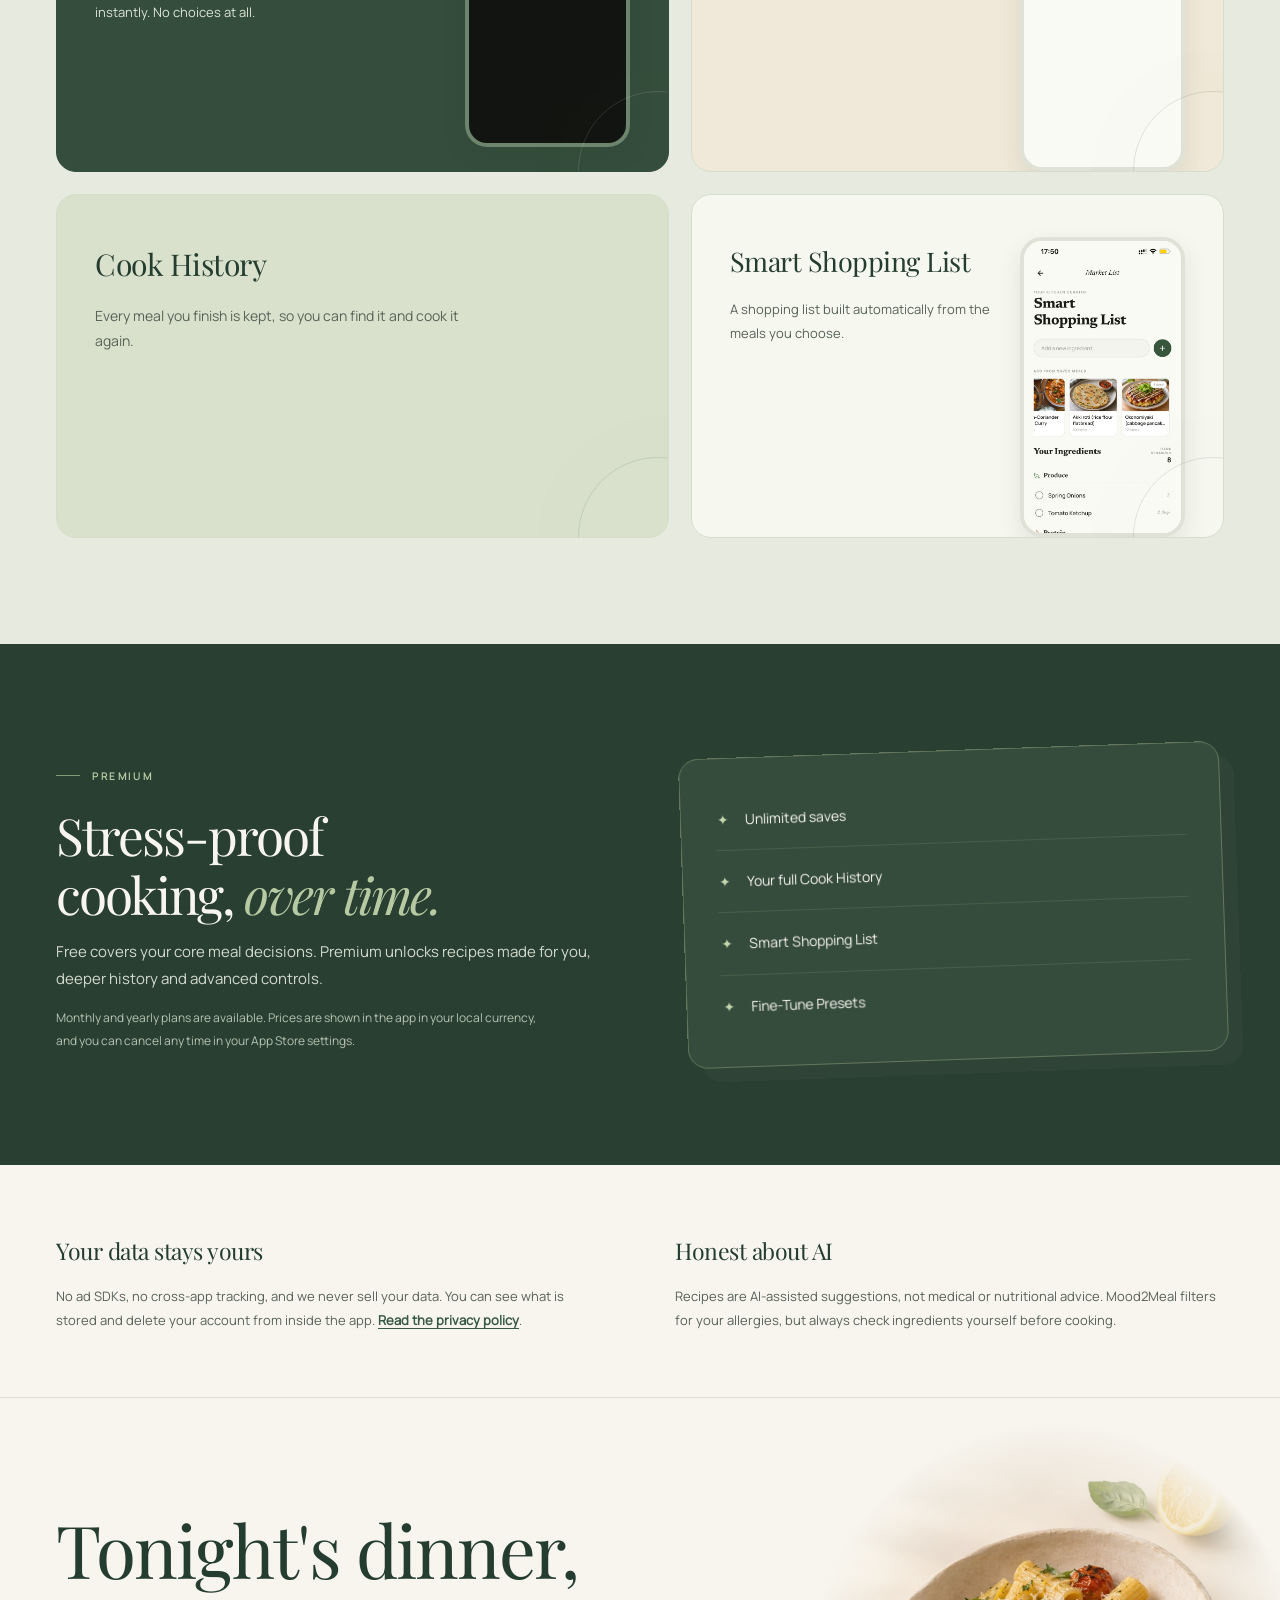
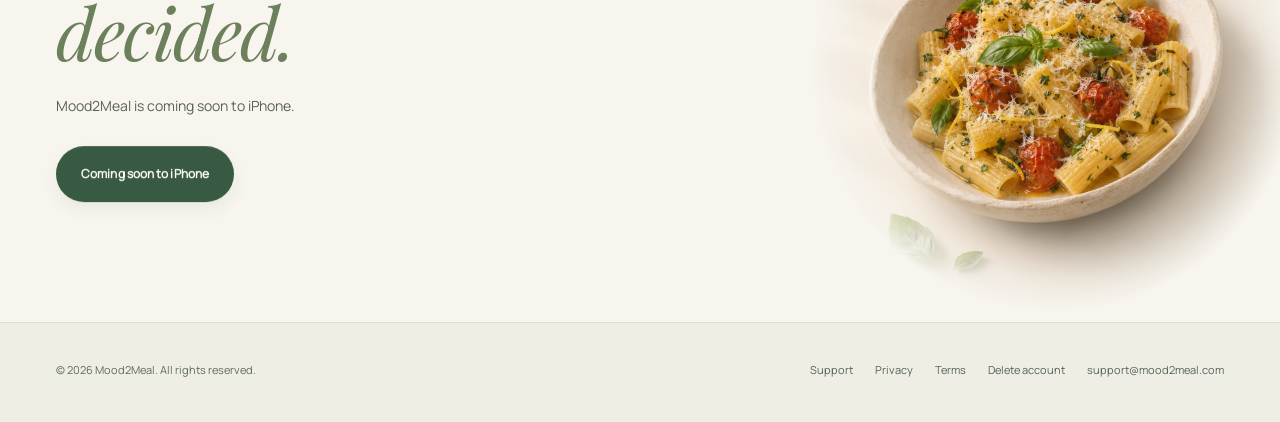
==== commit af60732f: "Redesign website with meal photography and real app screenshots" ====
--- a/index.html
+++ b/index.html
@@ -15,7 +15,7 @@
   <meta name="theme-color" content="#121411" media="(prefers-color-scheme: dark)" />
   <link rel="icon" type="image/png" href="assets/icon-64.png" />
   <link rel="apple-touch-icon" href="assets/icon-180.png" />
-<link rel="stylesheet" href="styles.css"/><link rel="stylesheet" href="quiet-kitchen.css"/><link rel="stylesheet" href="editorial-preview/editorial.css"/></head>
+<link rel="stylesheet" href="styles.css"/><link rel="stylesheet" href="quiet-kitchen.css"/><link rel="stylesheet" href="editorial-preview/editorial.css"/><link rel="stylesheet" href="assets/meal-orbit.css" /><link rel="stylesheet" href="assets/motion-site.css" /><script>matchMedia('(prefers-reduced-motion: reduce)').matches||(document.documentElement.classList.add('m-js'),setTimeout(function(){window.__m2mMotion||document.documentElement.classList.remove('m-js')},2500))</script></head>
 <body class="landing">
   <a class="skip" href="#main">Skip to content</a>
 
@@ -55,7 +55,28 @@
           </div>
           <p class="note">No ads. No tracking. Your choices stay yours.</p>
         </div>
-        <div class="meal-stage" data-new-content tabindex="0" role="region" aria-label="Meal photographs with illustrative mood tags. On small screens swipe or use arrow keys to see all three meals."><figure class="hero-meal"><div class="meal-frame"><img src="static-meals/calming-soup.jpg" alt="Roasted carrot and lentil soup" width="1254" height="1254" fetchpriority="high"/></div><figcaption><span class="photo-tag mood">Calming</span><span class="photo-tag">Low energy</span></figcaption></figure><figure class="hero-meal"><div class="meal-frame"><img src="assets/quiet-kitchen.jpg" alt="Rigatoni with tomato, basil and parmesan" width="1254" height="1254" fetchpriority="high"/></div><figcaption><span class="photo-tag mood">Comforting</span><span class="photo-tag">Low energy</span></figcaption></figure><figure class="hero-meal"><div class="meal-frame"><img src="static-meals/uplifting-salmon.jpg" alt="Seared salmon and quinoa bowl" width="1254" height="1254" fetchpriority="high"/></div><figcaption><span class="photo-tag mood">Uplifting</span><span class="photo-tag">Okay</span></figcaption></figure></div><p class="hero-gallery-note" data-new-content>Illustrative mood-to-meal pairings</p>
+        <div class="meal-orbit" data-orbit tabindex="0" role="region" aria-roledescription="carousel" aria-label="Example meals for each mood. Use the arrow keys or the buttons to change meal.">
+          <div class="orbit-pager" role="group" aria-label="Choose a mood"><button type="button" class="orbit-dot" data-go="0" aria-label="Calming" aria-current="true"><i></i></button><button type="button" class="orbit-dot" data-go="1" aria-label="Comforting"><i></i></button><button type="button" class="orbit-dot" data-go="2" aria-label="Uplifting"><i></i></button><button type="button" class="orbit-dot" data-go="3" aria-label="Indulgent"><i></i></button></div>
+          <div class="orbit-stage">
+            <svg class="orbit-band" viewBox="-300 -300 600 600" aria-hidden="true"><path fill="#c9d8bd"/></svg>
+            <figure class="orbit-plate is-current" data-accent="#c9d8bd"><div class="meal-frame"><img src="static-meals/calming-soup.jpg" alt="Roasted carrot and lentil soup" width="1254" height="1254" fetchpriority="high" decoding="async"/></div></figure>
+            <figure class="orbit-plate" data-accent="#efc5aa" aria-hidden="true"><div class="meal-frame"><img src="assets/quiet-kitchen.jpg" alt="Rigatoni with tomato, basil and parmesan" width="1254" height="1254" loading="lazy" decoding="async"/></div></figure>
+            <figure class="orbit-plate" data-accent="#f0dc96" aria-hidden="true"><div class="meal-frame"><img src="static-meals/uplifting-salmon.jpg" alt="Seared salmon and quinoa bowl" width="1254" height="1254" loading="lazy" decoding="async"/></div></figure>
+            <figure class="orbit-plate" data-accent="#dcc0a6" aria-hidden="true"><div class="meal-frame"><img src="static-meals/indulgent-mushrooms.jpg" alt="Sautéed mushrooms and whipped ricotta on toasted sourdough" width="1254" height="1254" loading="lazy" decoding="async"/></div></figure>
+          </div>
+          <div class="orbit-info">
+            <div class="orbit-copy is-current"><p class="orbit-eyebrow">If you're feeling</p><h2 class="orbit-title"><span class="orbit-mood">Calming</span><span class="orbit-dish">Carrot and lentil soup</span></h2><p class="orbit-tags"><span class="photo-tag mood">Calming</span><span class="photo-tag">Low energy</span></p><p class="orbit-line">Velvety and warm, with a swirl of yoghurt and toasted seeds. Gentle on a heavy day.</p></div>
+            <div class="orbit-copy" aria-hidden="true"><p class="orbit-eyebrow">If you're feeling</p><h2 class="orbit-title"><span class="orbit-mood">Comforting</span><span class="orbit-dish">Tomato rigatoni</span></h2><p class="orbit-tags"><span class="photo-tag mood">Comforting</span><span class="photo-tag">Low energy</span></p><p class="orbit-line">Slow tomato sauce, basil and a snow of parmesan. One pot, no fuss.</p></div>
+            <div class="orbit-copy" aria-hidden="true"><p class="orbit-eyebrow">If you're feeling</p><h2 class="orbit-title"><span class="orbit-mood">Uplifting</span><span class="orbit-dish">Salmon and quinoa bowl</span></h2><p class="orbit-tags"><span class="photo-tag mood">Uplifting</span><span class="photo-tag">Okay</span></p><p class="orbit-line">Seared salmon, crisp vegetables and a squeeze of lemon. Bright without being a project.</p></div>
+            <div class="orbit-copy" aria-hidden="true"><p class="orbit-eyebrow">If you're feeling</p><h2 class="orbit-title"><span class="orbit-mood">Indulgent</span><span class="orbit-dish">Mushroom toast</span></h2><p class="orbit-tags"><span class="photo-tag mood">Indulgent</span><span class="photo-tag">Okay</span></p><p class="orbit-line">Buttery mushrooms and whipped ricotta on thick sourdough. A small treat that still counts as dinner.</p></div>
+            <div class="orbit-controls">
+              <button type="button" class="orbit-arrow" data-step="-1" aria-label="Previous meal"><svg viewBox="0 0 24 24" aria-hidden="true"><path d="M15 5l-7 7 7 7"/></svg></button>
+              <div class="orbit-thumbs"><button type="button" class="orbit-thumb" data-go="0" aria-label="Calming: Carrot and lentil soup" aria-current="true"><img src="static-meals/calming-soup.jpg" alt="" width="52" height="52" loading="lazy" decoding="async"/><span>Calming</span></button><button type="button" class="orbit-thumb" data-go="1" aria-label="Comforting: Tomato rigatoni"><img src="assets/quiet-kitchen.jpg" alt="" width="52" height="52" loading="lazy" decoding="async"/><span>Comforting</span></button><button type="button" class="orbit-thumb" data-go="2" aria-label="Uplifting: Salmon and quinoa bowl"><img src="static-meals/uplifting-salmon.jpg" alt="" width="52" height="52" loading="lazy" decoding="async"/><span>Uplifting</span></button><button type="button" class="orbit-thumb" data-go="3" aria-label="Indulgent: Mushroom toast"><img src="static-meals/indulgent-mushrooms.jpg" alt="" width="52" height="52" loading="lazy" decoding="async"/><span>Indulgent</span></button></div>
+              <button type="button" class="orbit-arrow" data-step="1" aria-label="Next meal"><svg viewBox="0 0 24 24" aria-hidden="true"><path d="M9 5l7 7-7 7"/></svg></button>
+            </div>
+          </div>
+          <p class="orbit-sr" aria-live="polite"></p>
+        </div><p class="hero-gallery-note" data-new-content>Illustrative mood-to-meal pairings</p>
       </div>
     </div>
 
@@ -97,15 +118,15 @@
           <li>
             <h3>Say how you feel</h3>
             <p>Pick your mood and how much effort you have in you tonight.</p>
-          <figure class="app-phone light" data-app-screen><img src="editorial-preview/mood-light.jpg?v=20261123" alt="The Mood2Meal home screen: the Right Now card, then Or tell us how you feel with Low energy picked from the Favourite preset" width="828" height="1792" loading="lazy" decoding="async"/></figure></li>
+          <figure class="app-phone light" data-app-screen><img src="editorial-preview/mood-light.png" alt="Actual Mood2Meal app: Low energy and Comforting selected in light mode" width="1179" height="2556" loading="lazy" decoding="async"/></figure></li>
           <li>
             <h3>Get one meal</h3>
             <p>Mood2Meal suggests a meal that fits the moment, your diet and your kitchen. Not feeling it? Ask for another.</p>
-          <figure class="app-phone light" data-app-screen><img src="editorial-preview/meal-light.jpg?v=20261123" alt="Mood2Meal suggesting teriyaki chicken donburi for Energized, Comforting and Uplifting: 30 minutes, serves 2" width="828" height="1792" loading="lazy" decoding="async"/></figure></li>
+          <figure class="app-phone" data-app-screen><img src="editorial-preview/meal-dark.png" alt="Actual Mood2Meal app suggesting salmon rice bowl with nori and mayo" width="1179" height="2556" loading="lazy" decoding="async"/></figure></li>
           <li>
             <h3>Cook it, step by step</h3>
-            <p>Follow clear steps with amounts and timers that keep going when you lock your phone. Missing an ingredient? With Premium, the recipe adjusts.</p>
-          <figure class="app-phone light" data-app-screen><img src="editorial-preview/cooking-light.jpg?v=20261123" alt="Step 6 of 9 for teriyaki chicken donburi, with a five-minute timer ready to start" width="828" height="1792" loading="lazy" decoding="async"/></figure></li>
+            <p>Follow clear steps with amounts and timers. Missing an ingredient? The recipe can adjust.</p>
+          <figure class="app-phone" data-app-screen><img src="editorial-preview/cooking-dark.png" alt="Actual Mood2Meal cooking instructions for the salmon rice bowl in dark mode" width="1179" height="2556" loading="lazy" decoding="async"/></figure></li>
         </ol>
       </div>
     </section>
@@ -118,17 +139,15 @@
         </div>
         <div class="grid two">
           <div class="card with-screen right-now-card"><div><h3>Right Now</h3>
-<p>One tap and Mood2Meal picks a one-pan meal for you instantly. No choices at all.</p></div><figure class="app-phone light" data-app-screen><img src="editorial-preview/right-now-light.jpg" alt="Right Now picking chilli crisp fried eggs on rice: eight minutes, one pan, low effort" width="828" height="1792" loading="lazy" decoding="async"/></figure></div>
-          <div class="card with-screen"><div><h3>Use what I have <span class="premium-tag">Premium</span></h3>
-<p>Type what's in your kitchen and get a meal you can make from it. If our library has nothing that fits, we make one for you.</p></div><figure class="app-phone light" data-app-screen><img src="editorial-preview/pantry-light.jpg?v=20261123" alt="Use what I have: mushroom, garlic and basil typed in, with tomato and pasta ticked as staples" width="828" height="1792" loading="lazy" decoding="async"/></figure></div>
-          <div class="card with-screen full-screen"><div><h3>Fine-Tune Presets</h3>
-<p>Save the way you like to eat on a weeknight or a Friday, and bring it back with one tap. Your diet and allergies always apply.</p></div><figure class="app-phone light" data-app-screen><img src="editorial-preview/presets-light.jpg?v=20261123" alt="The Presets sheet with three saved presets, Friday treat, Saturday night and Favourite, each one tap away" width="828" height="1792" loading="lazy" decoding="async"/></figure></div>
-          <div class="card with-screen"><div><h3>Smart Shopping List <span class="premium-tag">Premium</span></h3>
-<p>A shopping list built automatically from the meals you choose.</p></div><figure class="app-phone light" data-app-screen><img src="editorial-preview/shopping-light.jpg?v=20261123" alt="Smart Shopping List built from saved meals, with ingredients and amounts grouped by aisle" width="828" height="1792" loading="lazy" decoding="async"/></figure></div>
-          <div class="card wide">
-            <h3>Timers that keep going</h3>
-            <p>Start a timer, lock your phone or move on to the next step, and you'll get an alert the moment it's done.</p>
-          </div>
+<p>One tap and Mood2Meal picks a one-pan meal for you instantly. No choices at all.</p></div><figure class="app-phone" data-app-screen><img src="editorial-preview/right-now-dark.png" alt="Actual Right Now mode: chilli crisp fried eggs on rice, eight minutes, one pan, low effort" width="1179" height="2556" loading="lazy" decoding="async"/></figure></div>
+          <div class="card with-screen"><div><h3>Pantry Pulse</h3>
+<p>Not sure what you have? Start from what's in your kitchen and cook from that.</p></div><figure class="app-phone light" data-app-screen><img src="editorial-preview/pantry-light.png" alt="Actual Pantry Pulse screen: ingredients and common staples in your kitchen" width="1179" height="2556" loading="lazy" decoding="async"/></figure></div>
+          <div class="card">
+            <h3>Cook History</h3>
+            <p>Every meal you finish is kept, so you can find it and cook it again.</p>
+          </div>
+          <div class="card with-screen"><div><h3>Smart Shopping List</h3>
+<p>A shopping list built automatically from the meals you choose.</p></div><figure class="app-phone light" data-app-screen><img src="editorial-preview/shopping-light.png" alt="Actual Smart Shopping List screen with saved meals and ingredients" width="1179" height="2556" loading="lazy" decoding="async"/></figure></div>
         </div>
       </div>
     </section>
@@ -139,8 +158,8 @@
           <span class="eyebrow">Premium</span>
           <h2>Stress-proof cooking, <em>over time.</em></h2>
           <p>
-            Free covers your everyday meal decisions: up to 15 meals a day, 10 saved recipes and
-            one preset. Premium adds recipes made for you and more room for everything else.
+            Free covers your core meal decisions. Premium unlocks recipes made for you, deeper
+            history and advanced controls.
           </p>
           <p class="fine">
             Monthly and yearly plans are available. Prices are shown in the app in your local
@@ -149,12 +168,10 @@
         </div>
         <div class="card">
           <ul class="ticks">
-            <li>40 AI recipes and swaps a month</li>
-            <li>Unlimited meals and saves</li>
+            <li>Unlimited saves</li>
             <li>Your full Cook History</li>
-            <li>Cook from what you have</li>
-            <li>Smart shopping list</li>
-            <li>Unlimited Fine-Tune Presets</li>
+            <li>Smart Shopping List</li>
+            <li>Fine-Tune Presets</li>
           </ul>
         </div>
       </div>
@@ -203,5 +220,5 @@
       </nav>
     </div>
   </footer>
-<script src="editorial-preview/editorial.js" defer></script></body>
+<script src="assets/vendor/motion.js" defer></script><script src="assets/motion-site.js" defer></script><script src="assets/meal-orbit.js" defer></script></body>
 </html>
--- a/quiet-kitchen.css
+++ b/quiet-kitchen.css
@@ -49,5 +49,3 @@
 @media(max-width:860px){.hero{padding:32px 0 45px}.hero .wrap{grid-template-columns:1fr;gap:0;min-height:0}.hero .wrap>div:first-child{padding:20px 0 0}.hero h1{font-size:clamp(55px,10vw,82px);max-width:650px}.hero .lede{max-width:39em}.hero-art{order:0;aspect-ratio:1.25;width:100%;max-width:550px;margin:-12px auto -15px}.hero-scene{inset:-4% 0}.hero .note{font-size:11px}.grid.three{grid-template-columns:repeat(3,1fr)}.why .card{padding-inline:18px}.why .card h3{font-size:22px}.why .card p{font-size:13px}section{padding:72px 0}#how .split{grid-template-columns:1fr;gap:40px}#how .section-head{max-width:620px}.tools .grid.two{grid-template-columns:1fr 1fr}.tools .card{padding:28px;min-height:230px}.tools .card h3{font-size:25px}#premium .split{grid-template-columns:1fr;gap:36px}#premium .card{transform:none}.trust .grid.two{grid-template-columns:1fr 1fr;gap:32px}.closing-art{width:400px;height:400px;right:-180px;opacity:.4}.cta h2{max-width:530px}.cta{padding-block:80px;min-height:0}.nav{gap:16px}}
 @media(max-width:540px){.wrap{padding-inline:24px}.site-header{padding-block:16px}.brand span{font-size:21px}.brand img{width:28px;height:28px}.nav{gap:12px}.nav a{font-size:12px;padding:5px 0}.hero{padding-top:20px}.hero h1{font-size:60px;letter-spacing:-2.9px;line-height:1.04;margin-block:24px}.hero .lede{font-size:14px;line-height:1.9}.hero .actions{align-items:flex-start;gap:16px;flex-direction:column}.btn{width:auto;min-height:50px;font-size:12px}.btn-ghost{min-height:0;padding:5px 0}.hero .note{font-size:10px}.hero-art{margin:4px auto -15px;aspect-ratio:1.12}.eyebrow{font-size:9px;letter-spacing:2px}.why .section-head{text-align:left}.why .section-head h2{font-size:35px}.why .section-head p{font-size:14px}.grid.three{grid-template-columns:1fr;gap:27px}.why .card,.why .card:first-child,.why .card:last-child{padding:0 0 25px 60px;border:0;border-bottom:1px solid #cdd4c4;position:relative}.why .card:last-child{border:0;padding-bottom:0}.why .card .icon{position:absolute;left:0;top:0}.why .card h3{font-size:24px}.why .card p{font-size:14px}.section-head{margin-bottom:32px}.section-head h2{font-size:37px;letter-spacing:-1.4px}#how h2{font-size:40px}.steps li{padding-left:61px}.steps h3{font-size:23px}.steps p{font-size:14px}.tools .grid.two,.trust .grid.two{grid-template-columns:1fr}.tools .section-head{text-align:left}.tools .card{min-height:0;padding:30px}.tools .card h3{font-size:28px}#premium .card{padding:20px 24px}.ticks li{font-size:13px}.trust .grid{gap:35px}.cta{padding:65px 0 80px}.cta h2{font-size:48px;max-width:340px;letter-spacing:-2px}.closing-art{right:-165px;top:75px;width:330px;height:330px;opacity:.22}.cta p{font-size:13px}.site-footer .wrap{flex-direction:column;align-items:flex-start}.site-footer nav{gap:4px 20px}.site-footer{font-size:11px}.doc h1{font-size:44px}.doc{padding-top:36px}}
 @media(prefers-reduced-motion:reduce){html{scroll-behavior:auto}*,*::before,*::after{animation:none!important;transition:none!important}.hero-scene{transform:none!important;will-change:auto}.tools .card:hover,.btn-ghost:hover{transform:none}}
-/* Premium-only features on the tools cards (Use what I have, Smart Shopping List). */
-.premium-tag{display:inline-block;margin-left:8px;padding:2px 8px;border-radius:999px;background:var(--accent-muted);color:var(--accent);font:600 10px/1.6 var(--body);letter-spacing:1.2px;text-transform:uppercase;vertical-align:3px}
--- a/editorial-preview/editorial.css
+++ b/editorial-preview/editorial.css
@@ -20,4 +20,3 @@
 @media(max-width:540px){.hero h1{font-size:49px;max-width:360px}.hero h1 em{display:block}.hero .lede{font-size:13px;line-height:1.85}.hero .actions{gap:18px;flex-wrap:wrap}.hero .btn{font-size:10px;padding:12px 15px}.hero .btn-ghost{padding-inline:0}.hero .note{font-size:9px}.meal-stage{padding-top:13px}.hero-meal,.hero-meal:nth-child(2),.hero-meal:nth-child(3){flex-basis:79vw}.photo-tag{padding:7px 11px;font-size:10px}.hero-gallery-note{font-size:9px}.steps{grid-template-columns:1fr;gap:52px}.steps p{min-height:0;font-size:14px;max-width:320px}.steps h3{font-size:28px}.app-phone{max-width:260px;border-radius:34px;margin-top:25px;border-width:5px}#how{padding:64px 0 72px}#how .section-head{margin-bottom:40px}#how h2{font-size:38px}.tools .card.with-screen{grid-template-columns:1fr 125px;gap:16px;padding:26px 22px 0;min-height:270px}.tools .card.with-screen .app-phone{width:125px;border-radius:19px;max-height:250px}.tools .card.with-screen h3{font-size:24px}.tools .card.with-screen p{font-size:12px}.tools .card.with-screen>div{padding-bottom:25px}}
 .tools .card.with-screen.right-now-card .app-phone{max-height:none;border-color:#6d846d;margin-bottom:24px}.tools .card.with-screen.right-now-card{align-items:center}
 @media(prefers-reduced-motion:reduce){html{scroll-behavior:auto}*,*::before,*::after{animation:none!important;transition:none!important}.hero-meal:hover .meal-frame{transform:none}}
-.tools .card.with-screen.full-screen{align-items:center}.tools .card.with-screen.full-screen .app-phone{max-height:none;margin-bottom:24px}.tools .card.wide{grid-column:1/-1}.tools .card.wide p{max-width:640px}
--- a/assets/meal-orbit.css
+++ b/assets/meal-orbit.css
@@ -0,0 +1,74 @@
+/* Meal orbit: the hero's mood-to-meal carousel. Plates swing round a pivot above the stage,
+   the two-line title wipes across, and a pastel band behind the plate takes each mood's colour.
+   All movement is driven by Motion in assets/meal-orbit.js. Without JavaScript the first meal shows on its own. */
+
+.meal-orbit{position:relative;max-width:1060px;margin:34px auto 0;padding:0 24px;display:grid;grid-template-columns:44px minmax(0,420px) minmax(0,1fr);gap:0 46px;align-items:center;outline:none}
+.meal-orbit:focus-visible{outline:2px solid var(--accent);outline-offset:6px;border-radius:24px}
+
+/* Side pager */
+.orbit-pager{position:relative;z-index:1;display:flex;flex-direction:column;align-items:center;gap:6px}
+.orbit-dot{appearance:none;border:0;background:none;padding:0;width:22px;height:14px;display:grid;place-items:center;cursor:pointer}
+.orbit-dot i{display:block;width:4px;height:4px;border-radius:4px;background:var(--text);opacity:.35}
+.orbit-dot[aria-current="true"]{height:34px}
+.orbit-dot[aria-current="true"] i{height:26px;opacity:.85;background:var(--accent)}
+.orbit-dot:focus-visible{outline:2px solid var(--accent);outline-offset:2px;border-radius:6px}
+
+/* Plate and band */
+.orbit-stage{position:relative;aspect-ratio:1;width:100%;touch-action:pan-y;isolation:isolate}
+.orbit-band{position:absolute;left:50%;top:50%;width:150%;height:150%;transform:translate(-50%,-50%);overflow:visible;pointer-events:none;z-index:-1}
+.orbit-band path{opacity:.62}
+.orbit-plate{position:absolute;inset:0;margin:0;transform-origin:50% -95%;will-change:transform}
+.orbit-plate .meal-frame{width:100%;height:100%}
+.orbit-plate img{width:100%;height:100%;object-fit:cover;user-select:none;-webkit-user-drag:none}
+
+/* Title, tags and line */
+.orbit-info{position:relative;display:grid;align-content:center}
+.orbit-copy{grid-area:1/1}
+.orbit-eyebrow{font-size:10px;letter-spacing:2.4px;text-transform:uppercase;font-weight:600;color:var(--accent);margin:0 0 14px;display:inline-flex;align-items:center;gap:12px}
+.orbit-eyebrow::before{content:'';width:24px;height:1px;background:currentColor;opacity:.65}
+.orbit-title{margin:0;font-weight:400;line-height:1.02;letter-spacing:-2px}
+.orbit-mood,.orbit-dish{display:block;font-family:var(--display)}
+.orbit-mood{font-style:italic;color:#6c805b;font-size:clamp(46px,5.4vw,74px)}
+.orbit-dish{color:var(--text);font-size:clamp(30px,3.3vw,44px);letter-spacing:-1.2px;margin-top:8px}
+.orbit-tags{display:flex;gap:6px;margin:20px 0 0}
+.orbit-line{font-size:14px;line-height:1.8;color:var(--text-2);max-width:380px;margin:16px 0 0}
+
+/* Controls: arrows and thumbnails */
+.orbit-controls{grid-area:2/1;margin-top:28px;display:none;align-items:center;gap:8px}
+.orbit-js .orbit-controls{display:flex}
+.orbit-arrow{appearance:none;border:1px solid var(--border-strong);background:transparent;color:var(--text);width:40px;height:40px;border-radius:999px;display:grid;place-items:center;cursor:pointer;flex:none}
+.orbit-arrow svg{width:16px;height:16px;fill:none;stroke:currentColor;stroke-width:1.8;stroke-linecap:round;stroke-linejoin:round}
+.orbit-thumbs{display:flex;gap:8px;margin:0 4px}
+.orbit-thumb{appearance:none;border:0;background:transparent;padding:6px 6px 8px;border-radius:16px;cursor:pointer;display:flex;flex-direction:column;align-items:center;gap:6px;width:76px;color:var(--text-2)}
+.orbit-thumb img{width:52px;height:52px;border-radius:14px;object-fit:cover;border:3px solid #fffdf7;box-shadow:0 4px 10px #33422b14}
+.orbit-thumb span{font-size:10px;line-height:1.25;font-weight:600;letter-spacing:.2px}
+.orbit-thumb[aria-current="true"]{background:#fffdf7;color:var(--text);box-shadow:0 10px 22px -14px #33422b55}
+.orbit-arrow:focus-visible,.orbit-thumb:focus-visible{outline:2px solid var(--accent);outline-offset:2px}
+
+.orbit-sr{position:absolute;width:1px;height:1px;overflow:hidden;clip:rect(0 0 0 0);white-space:nowrap}
+
+/* Stacked plates and titles: only the current one shows */
+.orbit-plate:not(:first-child),.orbit-copy:not(:first-child){visibility:hidden;opacity:0}
+.orbit-js .orbit-plate,.orbit-js .orbit-copy{visibility:hidden;opacity:0}
+.orbit-js .orbit-plate.is-current,.orbit-js .orbit-copy.is-current{visibility:visible;opacity:1}
+
+/* Wide screens: the pager stands clear of the band */
+@media (min-width:1180px){.orbit-pager{left:-96px}}
+
+@media (max-width:860px){
+  .meal-orbit{grid-template-columns:minmax(0,1fr);justify-items:center;gap:0;margin-top:22px}
+  .orbit-pager{display:none}
+  .orbit-stage{width:min(76vw,380px)}
+  .orbit-info{width:100%;max-width:460px;margin-top:26px;text-align:center}
+  .orbit-eyebrow{justify-content:center}
+  .orbit-tags{justify-content:center}
+  .orbit-line{margin-inline:auto}
+  .orbit-controls{justify-self:center;margin-top:22px}
+}
+@media (max-width:540px){
+  .meal-orbit{padding:0 16px}
+  .orbit-mood{font-size:46px}
+  .orbit-dish{font-size:28px}
+  .orbit-arrow{display:none}
+  .orbit-thumb{width:70px}
+}
--- a/assets/motion-site.css
+++ b/assets/motion-site.css
@@ -0,0 +1,22 @@
+/* Motion layer. Active only while <html> has .m-js, which the inline head script adds
+   (skipped for prefers-reduced-motion, and removed again if Motion fails to load).
+   Motion owns every animation and hover transition, so CSS ones are switched off here. */
+
+.m-js *, .m-js *::before, .m-js *::after { animation: none !important; transition: none !important; }
+
+/* Hidden until Motion reveals them. */
+.m-js .hero-copy > *, .m-js .meal-orbit, .m-js .hero-gallery-note,
+.m-js main .section-head > *, .m-js main .grid > .card, .m-js .steps > li, .m-js #premium .split > .card,
+.m-js .ticks li, .m-js .cta .wrap > *, .m-js .closing-art, .m-js .doc .wrap > * { opacity: 0; }
+
+/* Printing never waits for a scroll reveal. */
+@media print { .m-js * { opacity: 1 !important; } }
+
+/* Hover end states Motion now animates instead of CSS snapping to them. */
+.m-js .nav a, .m-js .site-footer a { text-decoration: underline; text-decoration-color: transparent; text-underline-offset: 7px; }
+.m-js .nav a:not([aria-current]):hover { color: var(--text-2); text-decoration-color: transparent; }
+.m-js .site-footer a:hover { color: var(--text-2); text-decoration-color: transparent; }
+.m-js .btn-primary:hover { filter: none; }
+.m-js .btn-ghost:hover { transform: none; }
+.m-js .tools .card:hover { transform: none; box-shadow: none; }
+.m-js .faq summary:hover { background: transparent; }
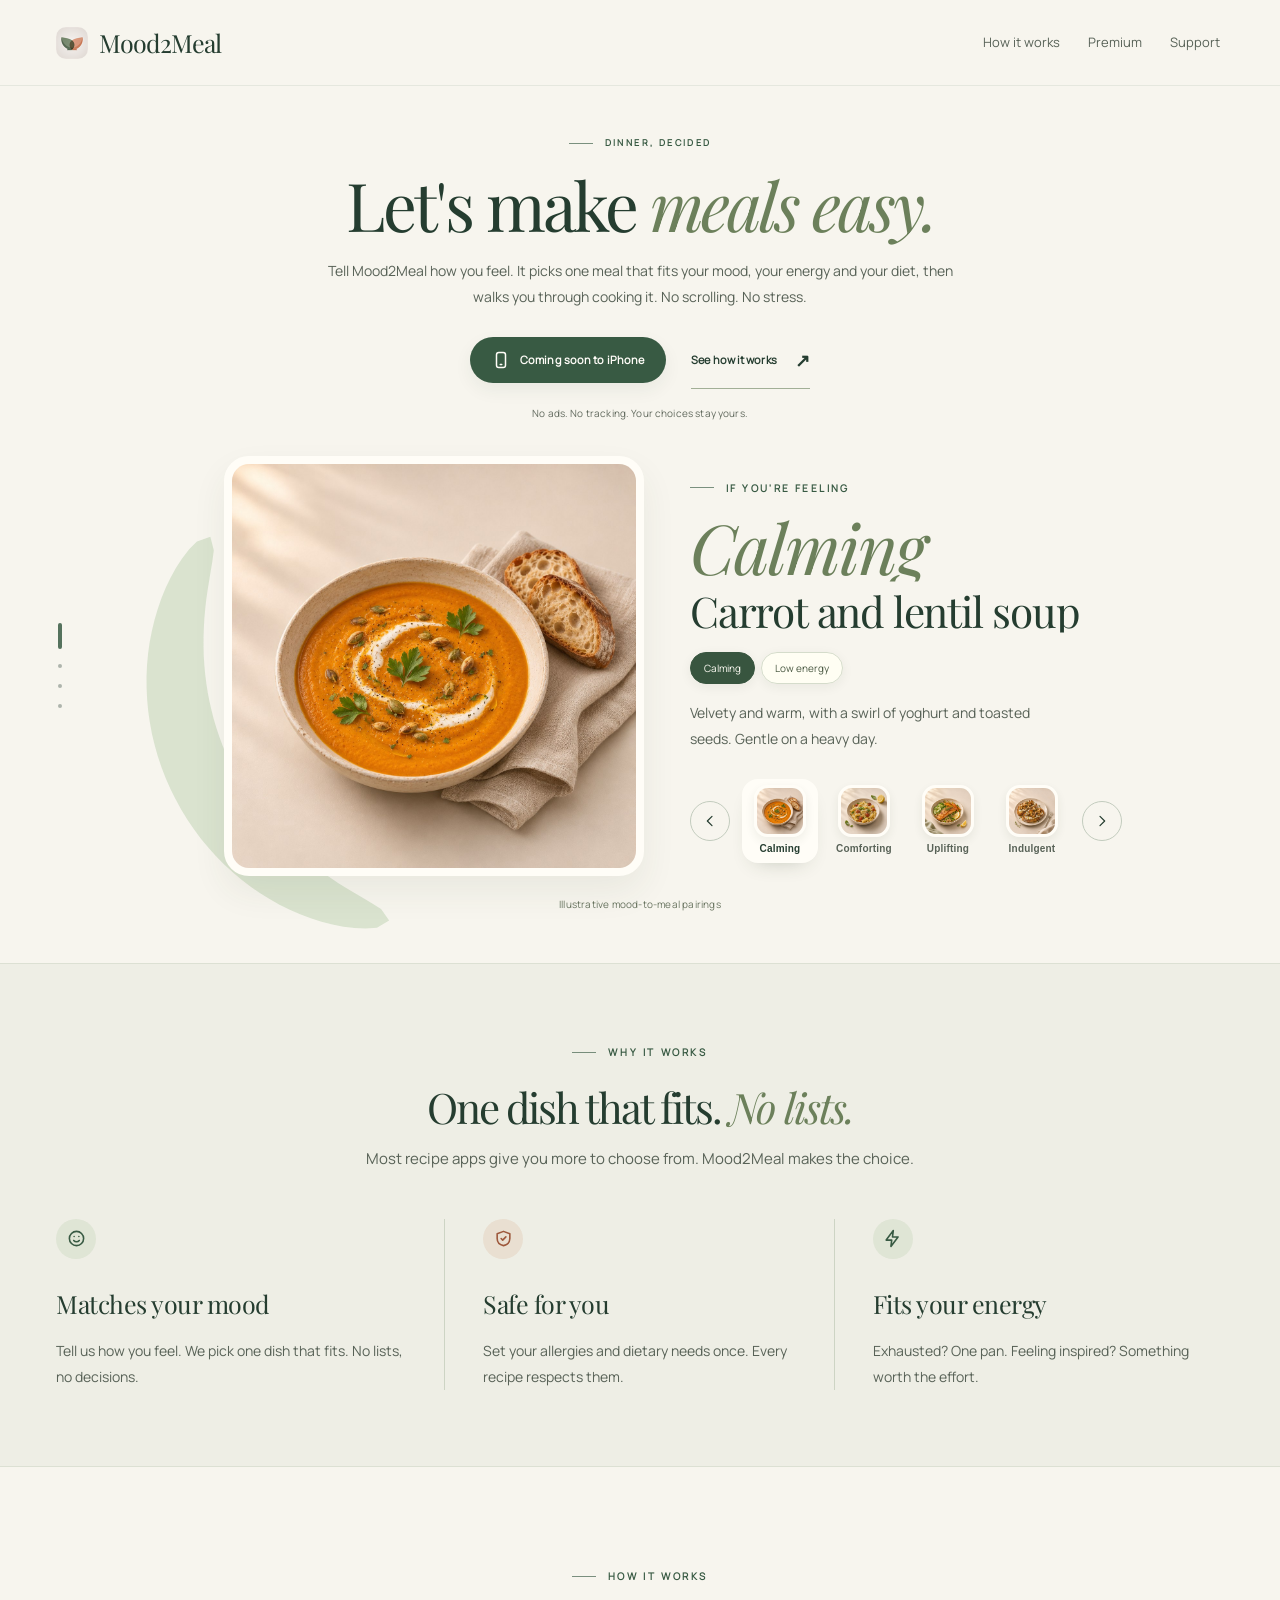
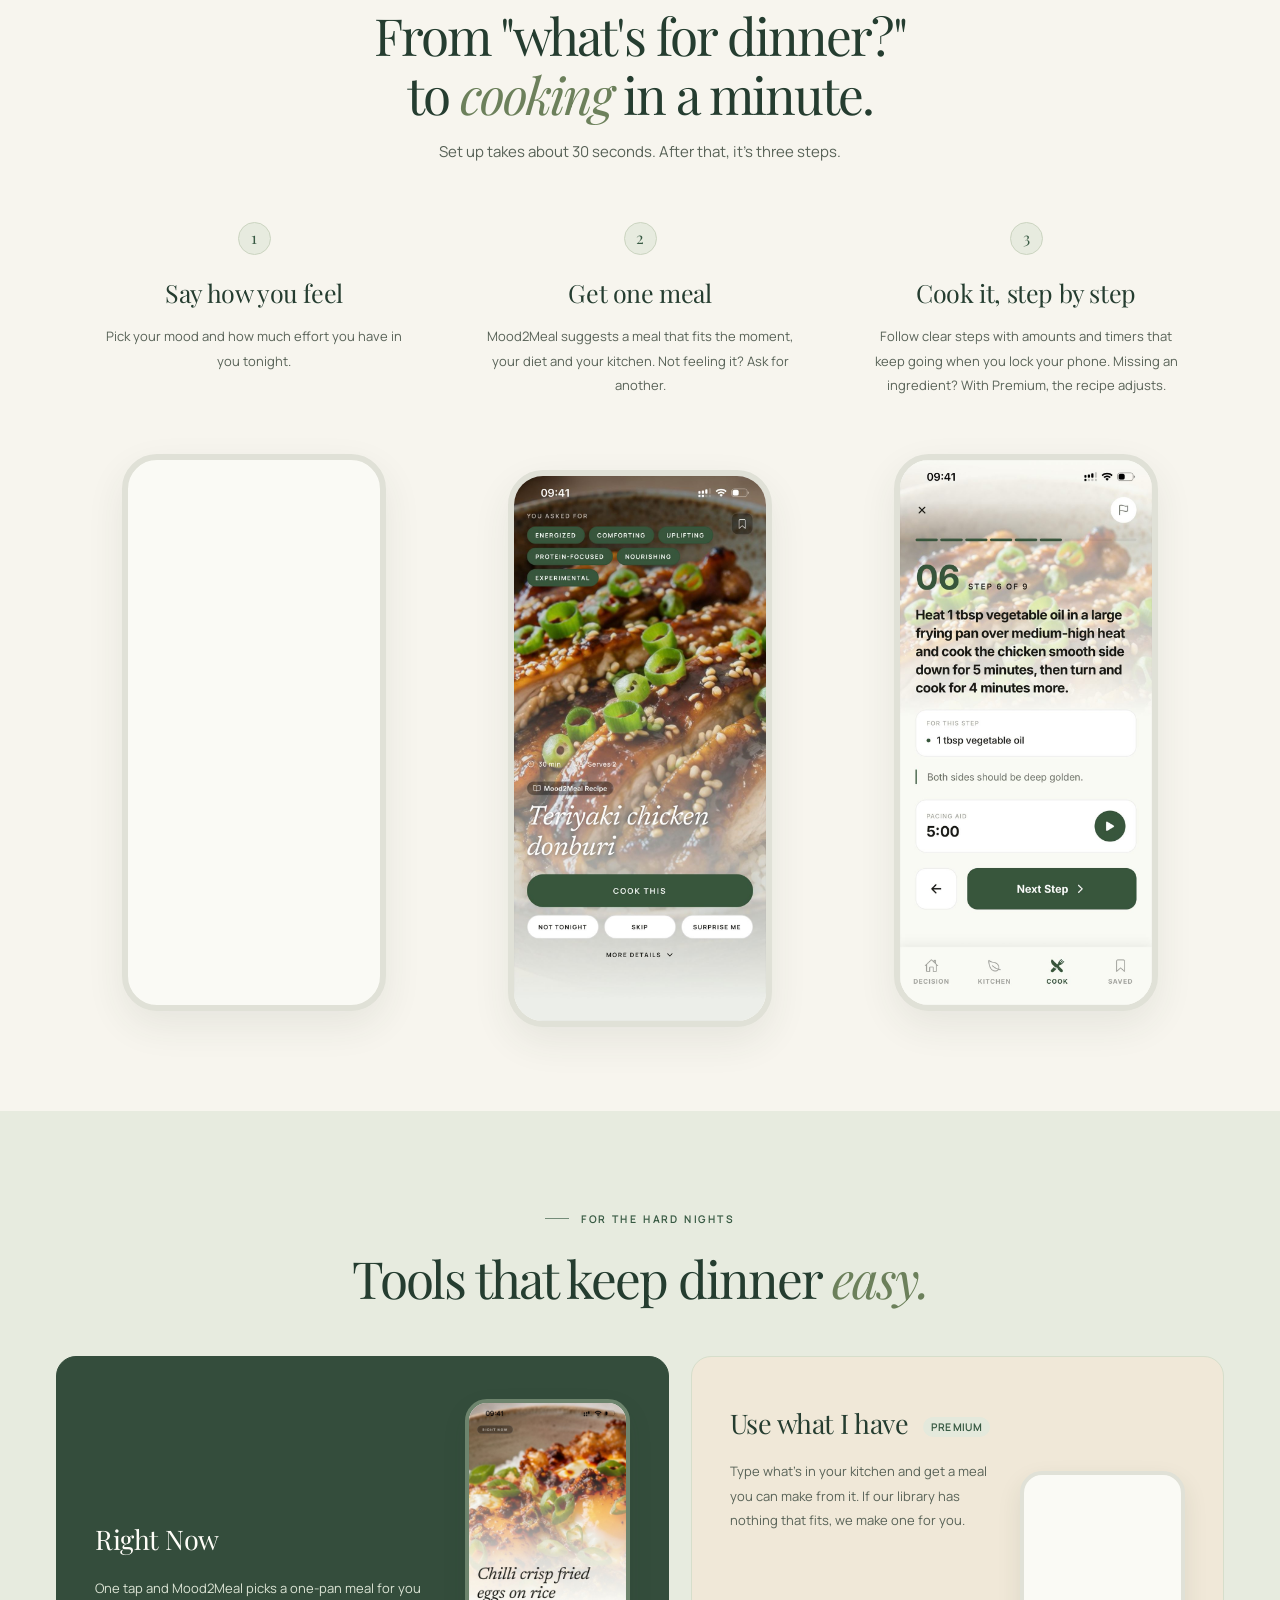
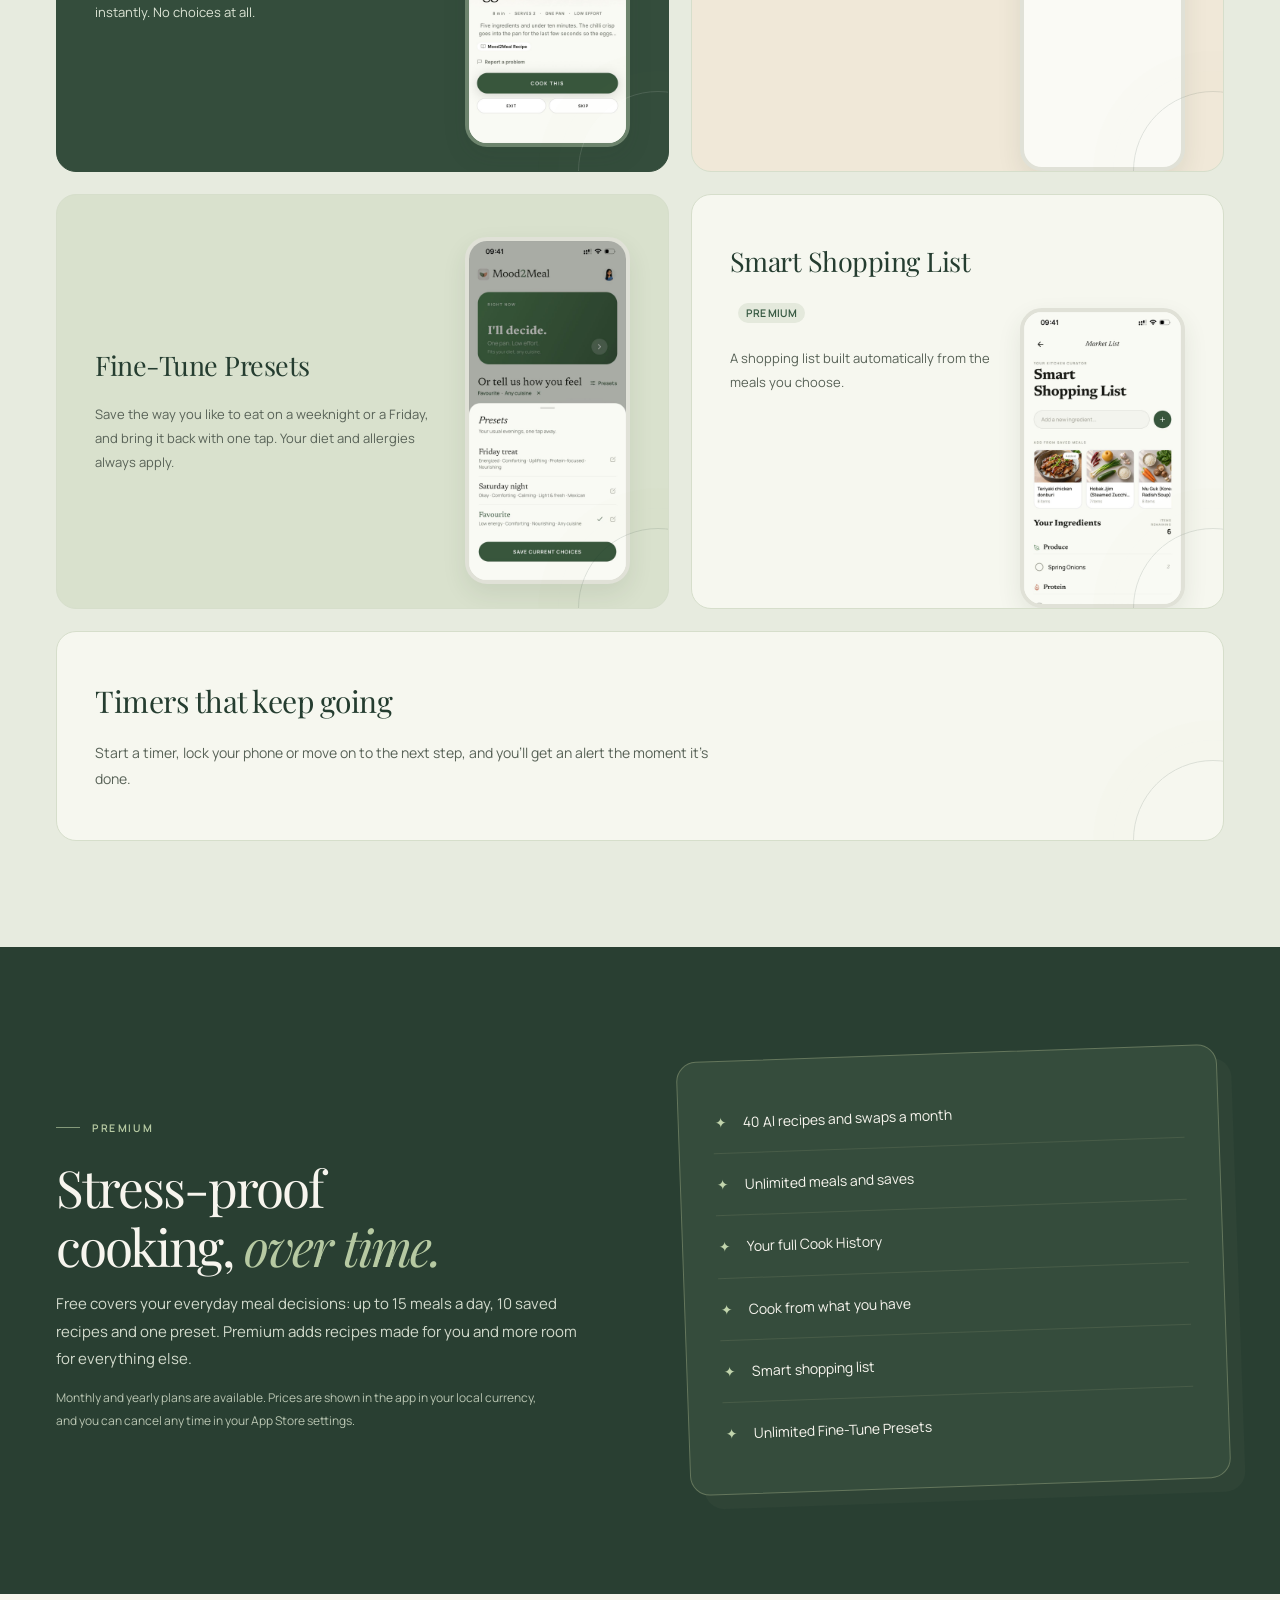
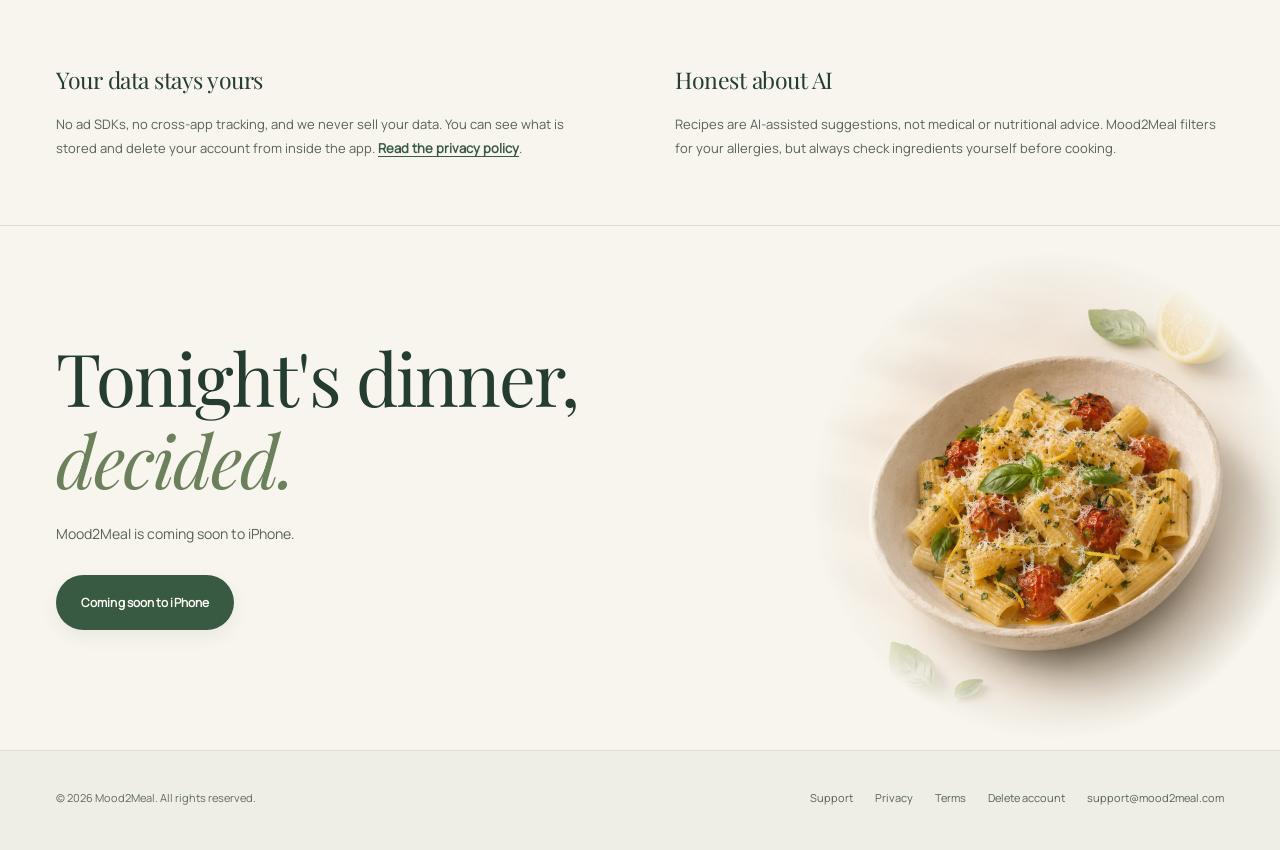
==== commit adbbc955: "Restore current page content lost in af60732; keep Motion animations and meal carousel af60732 was p" ====
--- a/index.html
+++ b/index.html
@@ -118,15 +118,15 @@
           <li>
             <h3>Say how you feel</h3>
             <p>Pick your mood and how much effort you have in you tonight.</p>
-          <figure class="app-phone light" data-app-screen><img src="editorial-preview/mood-light.png" alt="Actual Mood2Meal app: Low energy and Comforting selected in light mode" width="1179" height="2556" loading="lazy" decoding="async"/></figure></li>
+          <figure class="app-phone light" data-app-screen><img src="editorial-preview/mood-light.jpg?v=20261123" alt="The Mood2Meal home screen: the Right Now card, then Or tell us how you feel with Low energy picked from the Favourite preset" width="828" height="1792" loading="lazy" decoding="async"/></figure></li>
           <li>
             <h3>Get one meal</h3>
             <p>Mood2Meal suggests a meal that fits the moment, your diet and your kitchen. Not feeling it? Ask for another.</p>
-          <figure class="app-phone" data-app-screen><img src="editorial-preview/meal-dark.png" alt="Actual Mood2Meal app suggesting salmon rice bowl with nori and mayo" width="1179" height="2556" loading="lazy" decoding="async"/></figure></li>
+          <figure class="app-phone light" data-app-screen><img src="editorial-preview/meal-light.jpg?v=20261123" alt="Mood2Meal suggesting teriyaki chicken donburi for Energized, Comforting and Uplifting: 30 minutes, serves 2" width="828" height="1792" loading="lazy" decoding="async"/></figure></li>
           <li>
             <h3>Cook it, step by step</h3>
-            <p>Follow clear steps with amounts and timers. Missing an ingredient? The recipe can adjust.</p>
-          <figure class="app-phone" data-app-screen><img src="editorial-preview/cooking-dark.png" alt="Actual Mood2Meal cooking instructions for the salmon rice bowl in dark mode" width="1179" height="2556" loading="lazy" decoding="async"/></figure></li>
+            <p>Follow clear steps with amounts and timers that keep going when you lock your phone. Missing an ingredient? With Premium, the recipe adjusts.</p>
+          <figure class="app-phone light" data-app-screen><img src="editorial-preview/cooking-light.jpg?v=20261123" alt="Step 6 of 9 for teriyaki chicken donburi, with a five-minute timer ready to start" width="828" height="1792" loading="lazy" decoding="async"/></figure></li>
         </ol>
       </div>
     </section>
@@ -139,15 +139,17 @@
         </div>
         <div class="grid two">
           <div class="card with-screen right-now-card"><div><h3>Right Now</h3>
-<p>One tap and Mood2Meal picks a one-pan meal for you instantly. No choices at all.</p></div><figure class="app-phone" data-app-screen><img src="editorial-preview/right-now-dark.png" alt="Actual Right Now mode: chilli crisp fried eggs on rice, eight minutes, one pan, low effort" width="1179" height="2556" loading="lazy" decoding="async"/></figure></div>
-          <div class="card with-screen"><div><h3>Pantry Pulse</h3>
-<p>Not sure what you have? Start from what's in your kitchen and cook from that.</p></div><figure class="app-phone light" data-app-screen><img src="editorial-preview/pantry-light.png" alt="Actual Pantry Pulse screen: ingredients and common staples in your kitchen" width="1179" height="2556" loading="lazy" decoding="async"/></figure></div>
-          <div class="card">
-            <h3>Cook History</h3>
-            <p>Every meal you finish is kept, so you can find it and cook it again.</p>
-          </div>
-          <div class="card with-screen"><div><h3>Smart Shopping List</h3>
-<p>A shopping list built automatically from the meals you choose.</p></div><figure class="app-phone light" data-app-screen><img src="editorial-preview/shopping-light.png" alt="Actual Smart Shopping List screen with saved meals and ingredients" width="1179" height="2556" loading="lazy" decoding="async"/></figure></div>
+<p>One tap and Mood2Meal picks a one-pan meal for you instantly. No choices at all.</p></div><figure class="app-phone light" data-app-screen><img src="editorial-preview/right-now-light.jpg" alt="Right Now picking chilli crisp fried eggs on rice: eight minutes, one pan, low effort" width="828" height="1792" loading="lazy" decoding="async"/></figure></div>
+          <div class="card with-screen"><div><h3>Use what I have <span class="premium-tag">Premium</span></h3>
+<p>Type what's in your kitchen and get a meal you can make from it. If our library has nothing that fits, we make one for you.</p></div><figure class="app-phone light" data-app-screen><img src="editorial-preview/pantry-light.jpg?v=20261123" alt="Use what I have: mushroom, garlic and basil typed in, with tomato and pasta ticked as staples" width="828" height="1792" loading="lazy" decoding="async"/></figure></div>
+          <div class="card with-screen full-screen"><div><h3>Fine-Tune Presets</h3>
+<p>Save the way you like to eat on a weeknight or a Friday, and bring it back with one tap. Your diet and allergies always apply.</p></div><figure class="app-phone light" data-app-screen><img src="editorial-preview/presets-light.jpg?v=20261123" alt="The Presets sheet with three saved presets, Friday treat, Saturday night and Favourite, each one tap away" width="828" height="1792" loading="lazy" decoding="async"/></figure></div>
+          <div class="card with-screen"><div><h3>Smart Shopping List <span class="premium-tag">Premium</span></h3>
+<p>A shopping list built automatically from the meals you choose.</p></div><figure class="app-phone light" data-app-screen><img src="editorial-preview/shopping-light.jpg?v=20261123" alt="Smart Shopping List built from saved meals, with ingredients and amounts grouped by aisle" width="828" height="1792" loading="lazy" decoding="async"/></figure></div>
+          <div class="card wide">
+            <h3>Timers that keep going</h3>
+            <p>Start a timer, lock your phone or move on to the next step, and you'll get an alert the moment it's done.</p>
+          </div>
         </div>
       </div>
     </section>
@@ -158,8 +160,8 @@
           <span class="eyebrow">Premium</span>
           <h2>Stress-proof cooking, <em>over time.</em></h2>
           <p>
-            Free covers your core meal decisions. Premium unlocks recipes made for you, deeper
-            history and advanced controls.
+            Free covers your everyday meal decisions: up to 15 meals a day, 10 saved recipes and
+            one preset. Premium adds recipes made for you and more room for everything else.
           </p>
           <p class="fine">
             Monthly and yearly plans are available. Prices are shown in the app in your local
@@ -168,10 +170,12 @@
         </div>
         <div class="card">
           <ul class="ticks">
-            <li>Unlimited saves</li>
+            <li>40 AI recipes and swaps a month</li>
+            <li>Unlimited meals and saves</li>
             <li>Your full Cook History</li>
-            <li>Smart Shopping List</li>
-            <li>Fine-Tune Presets</li>
+            <li>Cook from what you have</li>
+            <li>Smart shopping list</li>
+            <li>Unlimited Fine-Tune Presets</li>
           </ul>
         </div>
       </div>
--- a/quiet-kitchen.css
+++ b/quiet-kitchen.css
@@ -49,3 +49,5 @@
 @media(max-width:860px){.hero{padding:32px 0 45px}.hero .wrap{grid-template-columns:1fr;gap:0;min-height:0}.hero .wrap>div:first-child{padding:20px 0 0}.hero h1{font-size:clamp(55px,10vw,82px);max-width:650px}.hero .lede{max-width:39em}.hero-art{order:0;aspect-ratio:1.25;width:100%;max-width:550px;margin:-12px auto -15px}.hero-scene{inset:-4% 0}.hero .note{font-size:11px}.grid.three{grid-template-columns:repeat(3,1fr)}.why .card{padding-inline:18px}.why .card h3{font-size:22px}.why .card p{font-size:13px}section{padding:72px 0}#how .split{grid-template-columns:1fr;gap:40px}#how .section-head{max-width:620px}.tools .grid.two{grid-template-columns:1fr 1fr}.tools .card{padding:28px;min-height:230px}.tools .card h3{font-size:25px}#premium .split{grid-template-columns:1fr;gap:36px}#premium .card{transform:none}.trust .grid.two{grid-template-columns:1fr 1fr;gap:32px}.closing-art{width:400px;height:400px;right:-180px;opacity:.4}.cta h2{max-width:530px}.cta{padding-block:80px;min-height:0}.nav{gap:16px}}
 @media(max-width:540px){.wrap{padding-inline:24px}.site-header{padding-block:16px}.brand span{font-size:21px}.brand img{width:28px;height:28px}.nav{gap:12px}.nav a{font-size:12px;padding:5px 0}.hero{padding-top:20px}.hero h1{font-size:60px;letter-spacing:-2.9px;line-height:1.04;margin-block:24px}.hero .lede{font-size:14px;line-height:1.9}.hero .actions{align-items:flex-start;gap:16px;flex-direction:column}.btn{width:auto;min-height:50px;font-size:12px}.btn-ghost{min-height:0;padding:5px 0}.hero .note{font-size:10px}.hero-art{margin:4px auto -15px;aspect-ratio:1.12}.eyebrow{font-size:9px;letter-spacing:2px}.why .section-head{text-align:left}.why .section-head h2{font-size:35px}.why .section-head p{font-size:14px}.grid.three{grid-template-columns:1fr;gap:27px}.why .card,.why .card:first-child,.why .card:last-child{padding:0 0 25px 60px;border:0;border-bottom:1px solid #cdd4c4;position:relative}.why .card:last-child{border:0;padding-bottom:0}.why .card .icon{position:absolute;left:0;top:0}.why .card h3{font-size:24px}.why .card p{font-size:14px}.section-head{margin-bottom:32px}.section-head h2{font-size:37px;letter-spacing:-1.4px}#how h2{font-size:40px}.steps li{padding-left:61px}.steps h3{font-size:23px}.steps p{font-size:14px}.tools .grid.two,.trust .grid.two{grid-template-columns:1fr}.tools .section-head{text-align:left}.tools .card{min-height:0;padding:30px}.tools .card h3{font-size:28px}#premium .card{padding:20px 24px}.ticks li{font-size:13px}.trust .grid{gap:35px}.cta{padding:65px 0 80px}.cta h2{font-size:48px;max-width:340px;letter-spacing:-2px}.closing-art{right:-165px;top:75px;width:330px;height:330px;opacity:.22}.cta p{font-size:13px}.site-footer .wrap{flex-direction:column;align-items:flex-start}.site-footer nav{gap:4px 20px}.site-footer{font-size:11px}.doc h1{font-size:44px}.doc{padding-top:36px}}
 @media(prefers-reduced-motion:reduce){html{scroll-behavior:auto}*,*::before,*::after{animation:none!important;transition:none!important}.hero-scene{transform:none!important;will-change:auto}.tools .card:hover,.btn-ghost:hover{transform:none}}
+/* Premium-only features on the tools cards (Use what I have, Smart Shopping List). */
+.premium-tag{display:inline-block;margin-left:8px;padding:2px 8px;border-radius:999px;background:var(--accent-muted);color:var(--accent);font:600 10px/1.6 var(--body);letter-spacing:1.2px;text-transform:uppercase;vertical-align:3px}
--- a/editorial-preview/editorial.css
+++ b/editorial-preview/editorial.css
@@ -20,3 +20,4 @@
 @media(max-width:540px){.hero h1{font-size:49px;max-width:360px}.hero h1 em{display:block}.hero .lede{font-size:13px;line-height:1.85}.hero .actions{gap:18px;flex-wrap:wrap}.hero .btn{font-size:10px;padding:12px 15px}.hero .btn-ghost{padding-inline:0}.hero .note{font-size:9px}.meal-stage{padding-top:13px}.hero-meal,.hero-meal:nth-child(2),.hero-meal:nth-child(3){flex-basis:79vw}.photo-tag{padding:7px 11px;font-size:10px}.hero-gallery-note{font-size:9px}.steps{grid-template-columns:1fr;gap:52px}.steps p{min-height:0;font-size:14px;max-width:320px}.steps h3{font-size:28px}.app-phone{max-width:260px;border-radius:34px;margin-top:25px;border-width:5px}#how{padding:64px 0 72px}#how .section-head{margin-bottom:40px}#how h2{font-size:38px}.tools .card.with-screen{grid-template-columns:1fr 125px;gap:16px;padding:26px 22px 0;min-height:270px}.tools .card.with-screen .app-phone{width:125px;border-radius:19px;max-height:250px}.tools .card.with-screen h3{font-size:24px}.tools .card.with-screen p{font-size:12px}.tools .card.with-screen>div{padding-bottom:25px}}
 .tools .card.with-screen.right-now-card .app-phone{max-height:none;border-color:#6d846d;margin-bottom:24px}.tools .card.with-screen.right-now-card{align-items:center}
 @media(prefers-reduced-motion:reduce){html{scroll-behavior:auto}*,*::before,*::after{animation:none!important;transition:none!important}.hero-meal:hover .meal-frame{transform:none}}
+.tools .card.with-screen.full-screen{align-items:center}.tools .card.with-screen.full-screen .app-phone{max-height:none;margin-bottom:24px}.tools .card.wide{grid-column:1/-1}.tools .card.wide p{max-width:640px}
